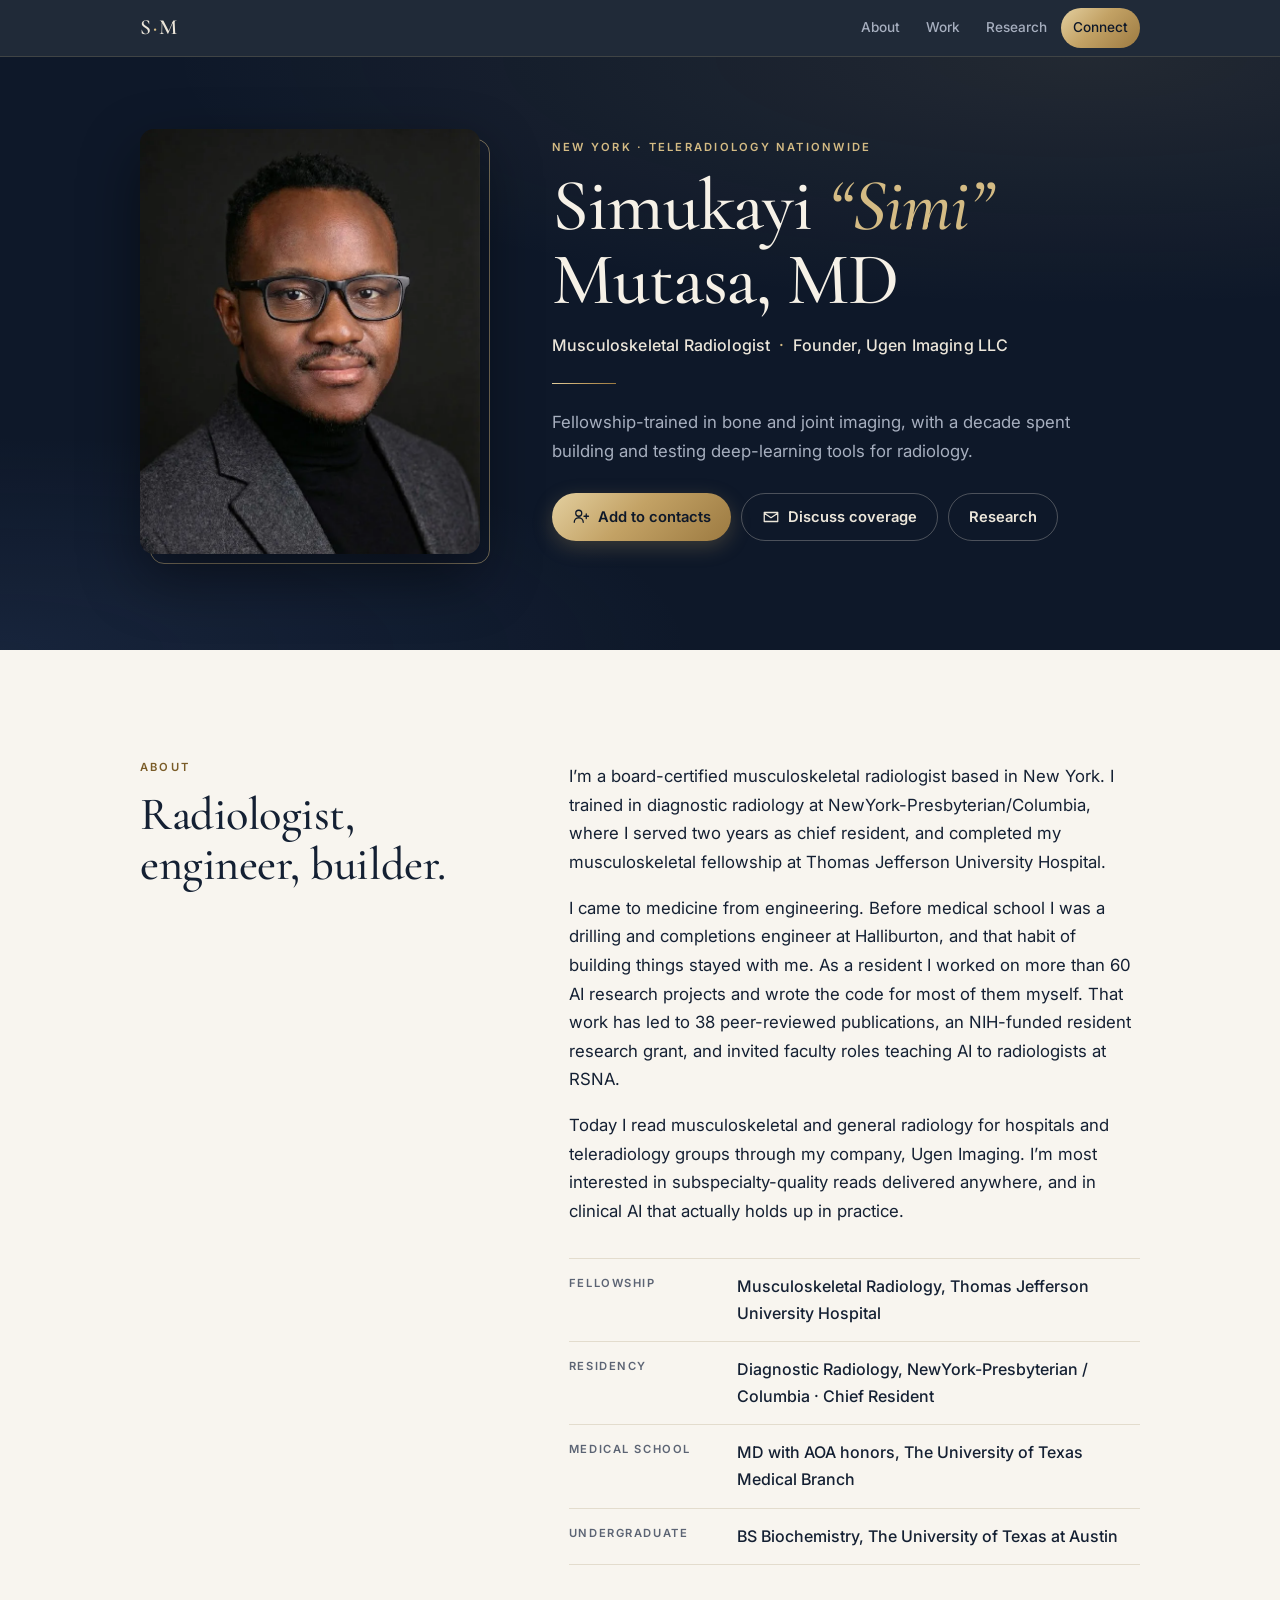
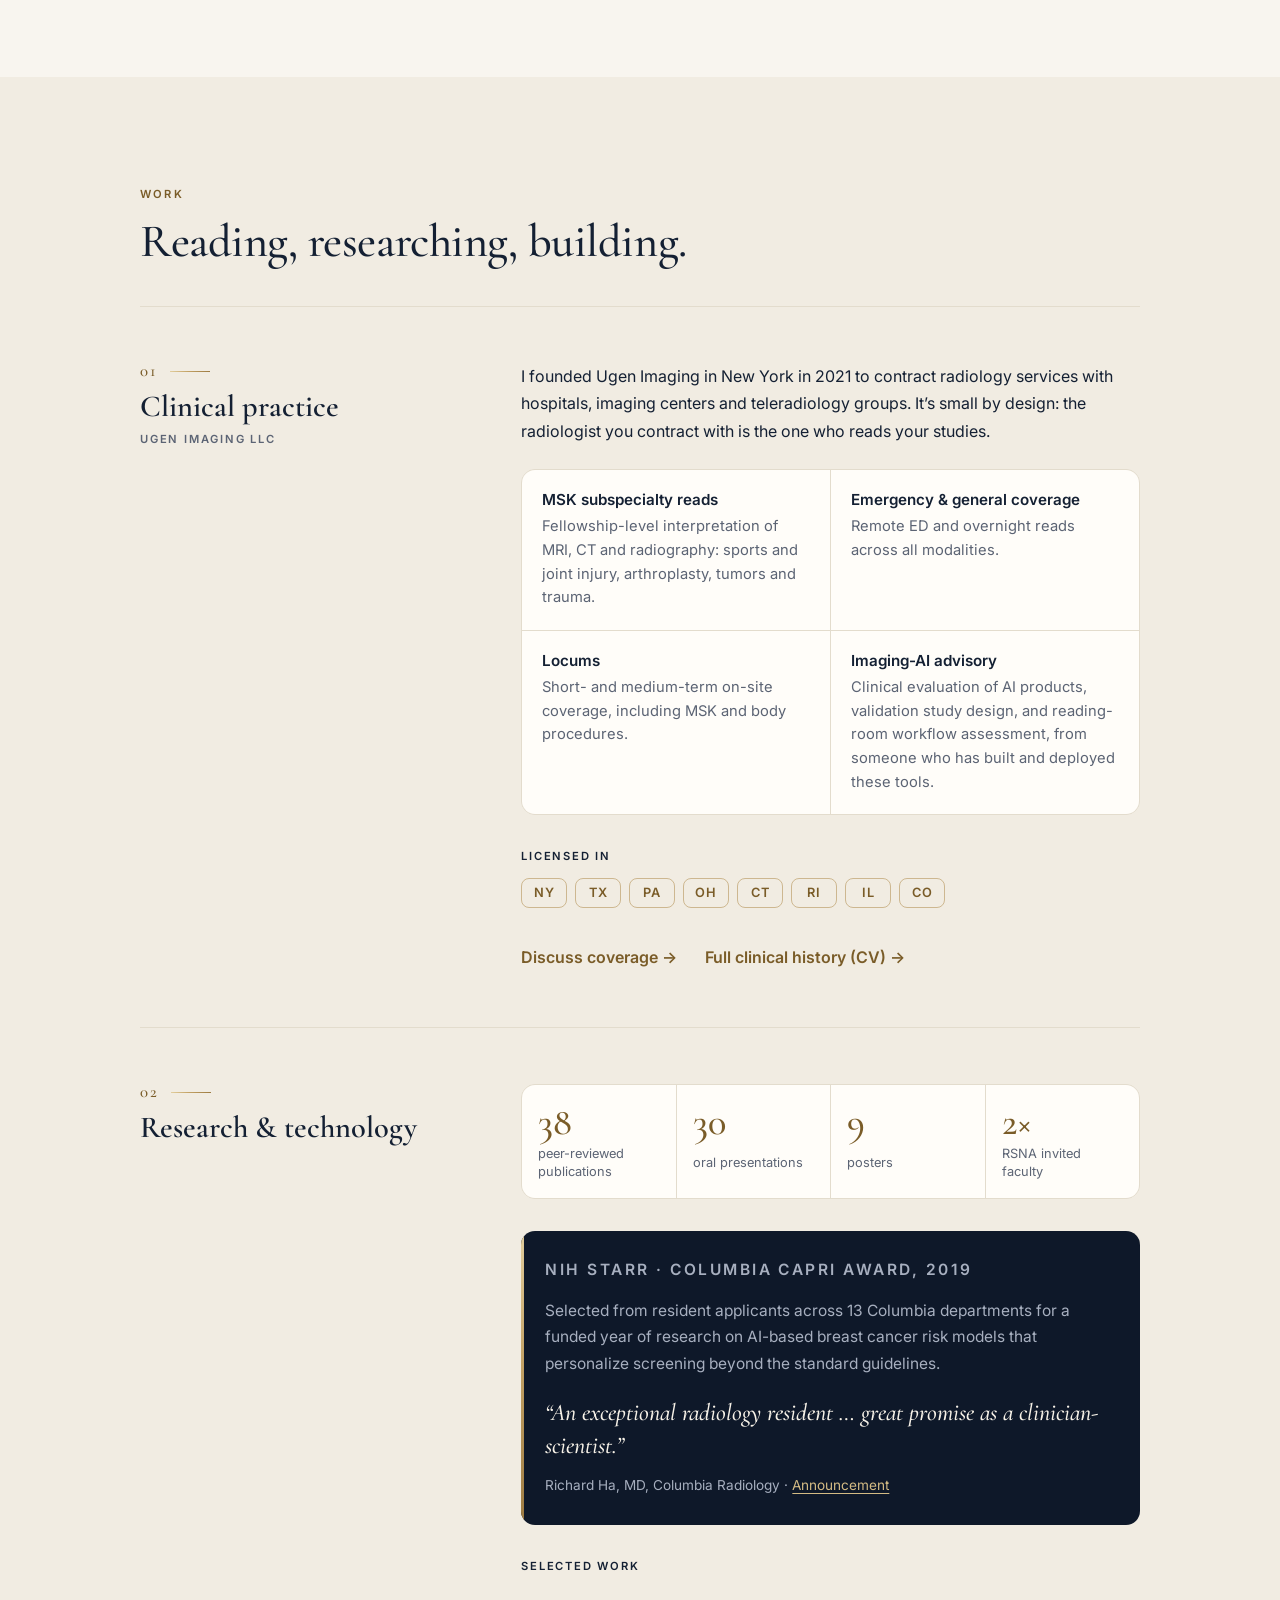
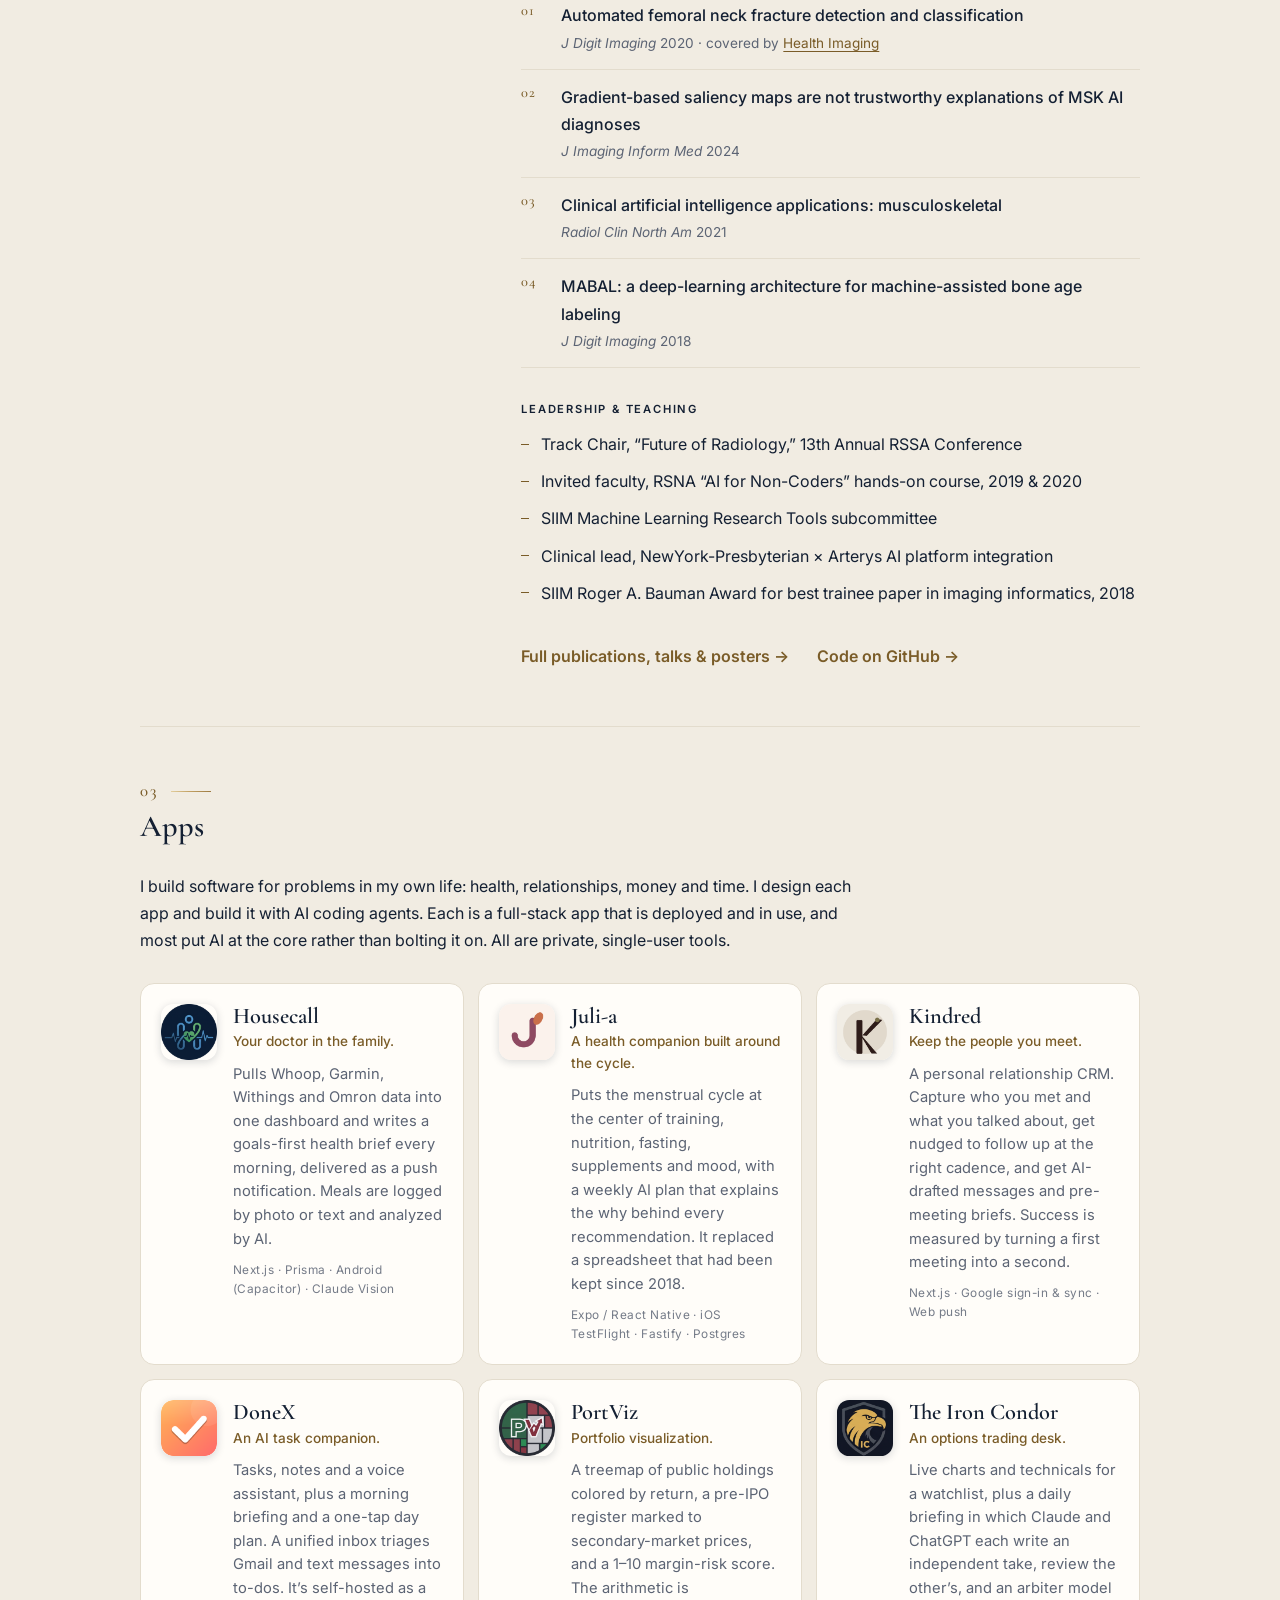
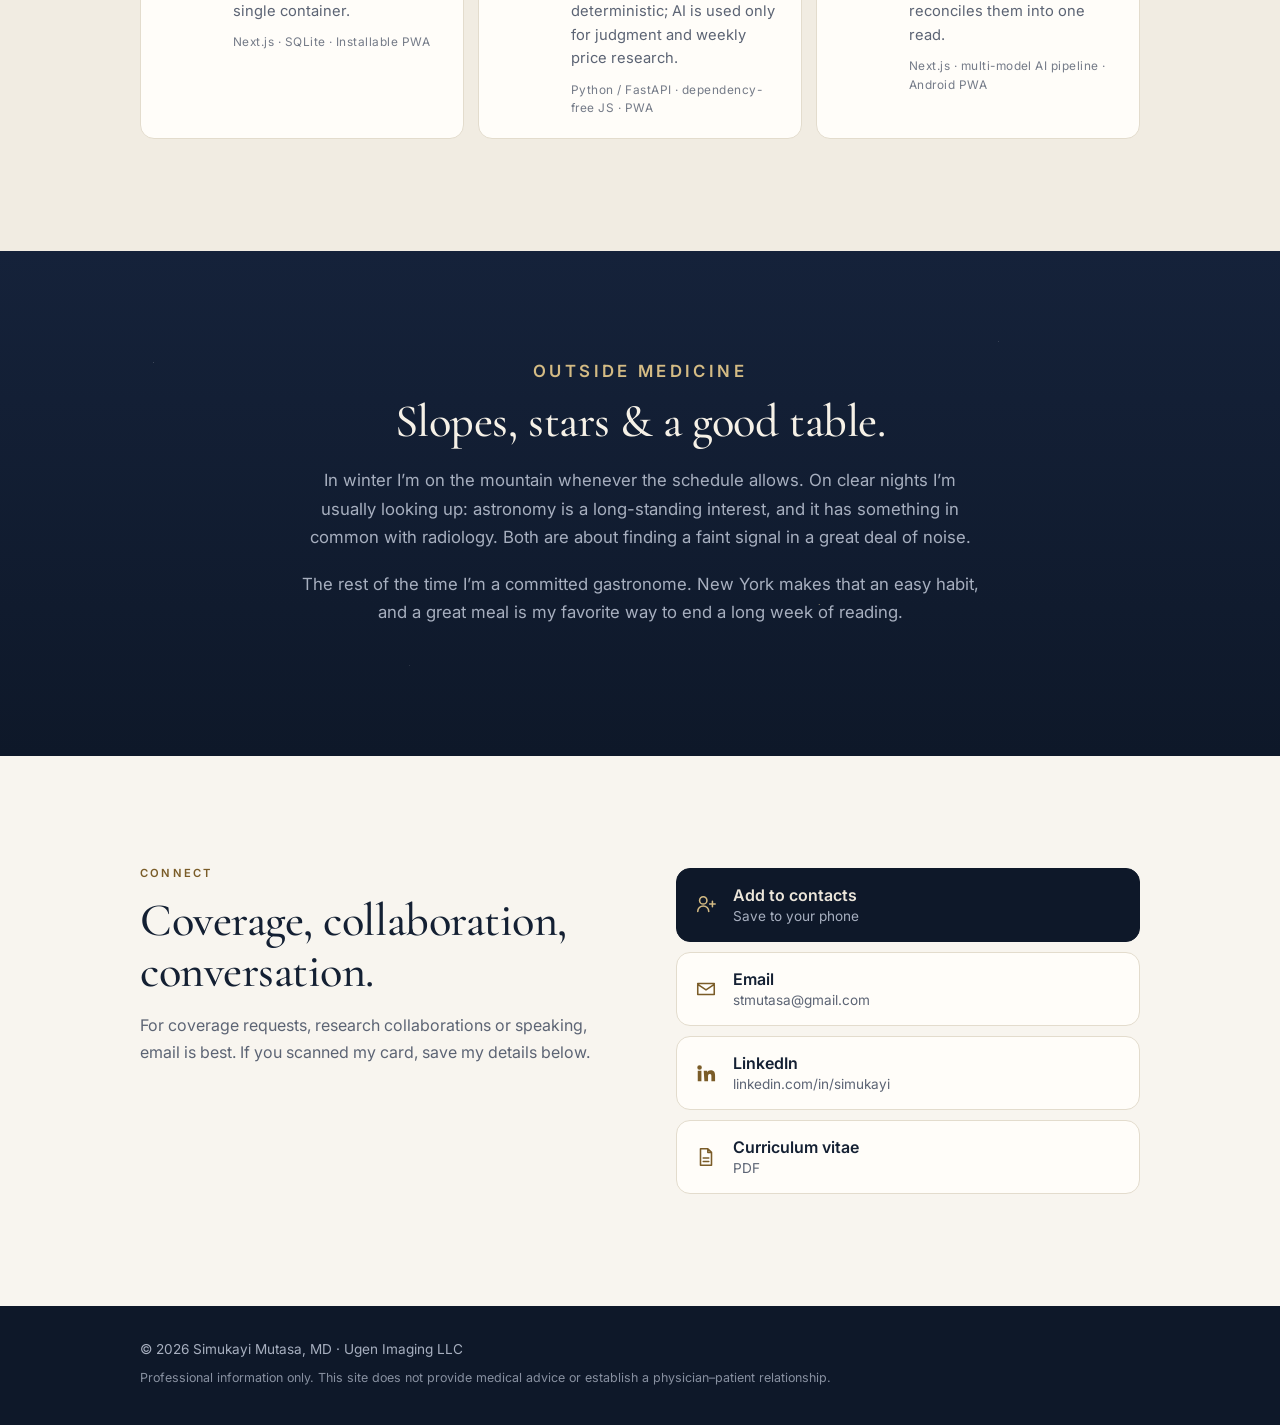
==== index.html @ 2d057978 "Add Apps section; merge clinical practice and Ugen; tighten homepage - Apps: Housecall, Juli-a, Kind" ====
<!doctype html>
<html lang="en">
<head>
  <meta charset="utf-8">
  <meta name="viewport" content="width=device-width, initial-scale=1, viewport-fit=cover">
  <title>Simukayi Mutasa, MD</title>
  <meta name="description" content="Simukayi “Simi” Mutasa, MD: board-certified musculoskeletal radiologist, imaging-AI researcher, and founder of Ugen Imaging LLC in New York.">
  <meta name="theme-color" content="#0e1829">
  <link rel="canonical" href="https://stmutasa.github.io/WebPage/">
  <meta property="og:type" content="profile">
  <meta property="og:title" content="Simukayi “Simi” Mutasa, MD">
  <meta property="og:description" content="Musculoskeletal Radiologist · Founder, Ugen Imaging LLC">
  <meta property="og:url" content="https://stmutasa.github.io/WebPage/">
  <meta property="og:image" content="https://stmutasa.github.io/WebPage/assets/headshot.jpg">
  <meta name="twitter:card" content="summary">
  <link rel="icon" href="data:image/svg+xml,%3Csvg xmlns='http://www.w3.org/2000/svg' viewBox='0 0 64 64'%3E%3Crect width='64' height='64' rx='14' fill='%230e1829'/%3E%3Ctext x='32' y='42' font-family='Georgia,serif' font-size='27' fill='%23d4bb84' text-anchor='middle'%3ESM%3C/text%3E%3C/svg%3E">
  <link rel="apple-touch-icon" href="assets/headshot.jpg">
  <link rel="preconnect" href="https://fonts.googleapis.com">
  <link rel="preconnect" href="https://fonts.gstatic.com" crossorigin>
  <link href="https://fonts.googleapis.com/css2?family=Cormorant+Garamond:ital,wght@0,500;0,600;1,500&family=Inter:wght@400;500;600&display=swap" rel="stylesheet">
  <link rel="stylesheet" href="styles.css">
  <script type="application/ld+json">
  {
    "@context": "https://schema.org",
    "@type": "Person",
    "name": "Simukayi Mutasa",
    "alternateName": "Simi Mutasa",
    "honorificSuffix": "MD",
    "jobTitle": "Musculoskeletal Radiologist",
    "image": "https://stmutasa.github.io/WebPage/assets/headshot.jpg",
    "url": "https://stmutasa.github.io/WebPage/",
    "email": "mailto:stmutasa@gmail.com",
    "worksFor": { "@type": "Organization", "name": "Ugen Imaging LLC", "foundingDate": "2021-12-29" },
    "alumniOf": [
      { "@type": "Organization", "name": "Thomas Jefferson University Hospital" },
      { "@type": "Organization", "name": "Columbia University Irving Medical Center" },
      { "@type": "Organization", "name": "The University of Texas Medical Branch" },
      { "@type": "Organization", "name": "The University of Texas at Austin" }
    ],
    "sameAs": ["https://www.linkedin.com/in/simukayi/", "https://github.com/stmutasa"]
  }
  </script>
</head>
<body>
  <a class="skip" href="#main">Skip to content</a>

  <header class="topbar">
    <div class="wrap topbar-inner">
      <a class="mark" href="#top" aria-label="Home">S<span>·</span>M</a>
      <nav aria-label="Primary">
        <a href="#about">About</a>
        <a href="#work">Work</a>
        <a href="research.html">Research</a>
        <a class="nav-pill" href="#connect">Connect</a>
      </nav>
    </div>
  </header>

  <main id="main">
    <!-- ============ OPENING ============ -->
    <section class="hero" id="top">
      <div class="wrap hero-grid">
        <figure class="portrait">
          <picture>
            <source srcset="assets/headshot.webp" type="image/webp">
            <img src="assets/headshot.jpg" width="687" height="859" alt="Portrait of Simukayi Mutasa, MD" fetchpriority="high">
          </picture>
        </figure>

        <div class="hero-copy">
          <p class="eyebrow">New York · Teleradiology nationwide</p>
          <h1>Simukayi <span class="nick">“Simi”</span> Mutasa, <span class="md">MD</span></h1>
          <p class="role"><span class="nw">Musculoskeletal Radiologist</span> <span class="dot" aria-hidden="true">·</span> <span class="nw">Founder, Ugen Imaging LLC</span></p>
          <hr class="rule">
          <p class="hero-lede">
            Fellowship-trained in bone and joint imaging, with a decade spent building and testing
            deep-learning tools for radiology.
          </p>
          <div class="hero-actions">
            <a class="btn btn-gold" href="simi-mutasa.vcf" download="Simi-Mutasa.vcf">
              <svg aria-hidden="true" viewBox="0 0 24 24"><path d="M15 19a6 6 0 0 0-12 0M9 11a4 4 0 1 0 0-8 4 4 0 0 0 0 8Zm10-3v6m3-3h-6"/></svg>
              Add to contacts
            </a>
            <a class="btn btn-line" href="mailto:stmutasa@gmail.com?subject=Coverage%20inquiry">
              <svg aria-hidden="true" viewBox="0 0 24 24"><path d="M3 6h18v12H3zM3 7l9 6 9-6"/></svg>
              Discuss coverage
            </a>
            <a class="btn btn-line" href="research.html">Research</a>
          </div>
        </div>
      </div>
    </section>

    <!-- ============ ABOUT ============ -->
    <section class="section" id="about">
      <div class="wrap about-grid">
        <div>
          <p class="eyebrow">About</p>
          <h2>Radiologist, engineer, builder.</h2>
        </div>
        <div class="prose">
          <p>
            I’m a board-certified musculoskeletal radiologist based in New York. I trained in diagnostic
            radiology at NewYork-Presbyterian/Columbia, where I served two years as chief resident, and
            completed my musculoskeletal fellowship at Thomas Jefferson University Hospital.
          </p>
          <p>
            I came to medicine from engineering. Before medical school I was a drilling and completions
            engineer at Halliburton, and that habit of building things stayed with me. As a resident
            I worked on more than 60 AI research projects and wrote the code for most of them myself.
            That work has led to 38 peer-reviewed publications, an NIH-funded resident research grant,
            and invited faculty roles teaching AI to radiologists at RSNA.
          </p>
          <p>
            Today I read musculoskeletal and general radiology for hospitals and teleradiology groups
            through my company, Ugen Imaging. I’m most interested in subspecialty-quality reads delivered
            anywhere, and in clinical AI that actually holds up in practice.
          </p>

          <dl class="facts">
            <div><dt>Fellowship</dt><dd>Musculoskeletal Radiology, Thomas Jefferson University Hospital</dd></div>
            <div><dt>Residency</dt><dd>Diagnostic Radiology, NewYork-Presbyterian / Columbia · Chief Resident</dd></div>
            <div><dt>Medical school</dt><dd>MD with AOA honors, The University of Texas Medical Branch</dd></div>
            <div><dt>Undergraduate</dt><dd>BS Biochemistry, The University of Texas at Austin</dd></div>
          </dl>
        </div>
      </div>
    </section>

    <!-- ============ WORK ============ -->
    <section class="section section-tint" id="work">
      <div class="wrap">
        <p class="eyebrow">Work</p>
        <h2 class="section-title">Reading, researching, building.</h2>

        <!-- 01 Clinical practice -->
        <article class="thread">
          <div class="thread-head">
            <span class="num">01</span>
            <h3>Clinical practice <span class="sub-h">Ugen Imaging LLC</span></h3>
          </div>
          <div class="thread-body">
            <p>
              I founded Ugen Imaging in New York in 2021 to contract radiology services with hospitals,
              imaging centers and teleradiology groups. It’s small by design: the radiologist you contract
              with is the one who reads your studies.
            </p>
            <div class="services">
              <div><h4>MSK subspecialty reads</h4><p>Fellowship-level interpretation of MRI, CT and radiography: sports and joint injury, arthroplasty, tumors and trauma.</p></div>
              <div><h4>Emergency &amp; general coverage</h4><p>Remote ED and overnight reads across all modalities.</p></div>
              <div><h4>Locums</h4><p>Short- and medium-term on-site coverage, including MSK and body procedures.</p></div>
              <div><h4>Imaging-AI advisory</h4><p>Clinical evaluation of AI products, validation study design, and reading-room workflow assessment, from someone who has built and deployed these tools.</p></div>
            </div>
            <p class="label">Licensed in</p>
            <ul class="states" aria-label="State medical licenses">
              <li>NY</li><li>TX</li><li>PA</li><li>OH</li><li>CT</li><li>RI</li><li>IL</li><li>CO</li>
            </ul>
            <div class="thread-links">
              <a class="arrow" href="mailto:stmutasa@gmail.com?subject=Coverage%20inquiry">Discuss coverage</a>
              <a class="arrow" href="assets/Mutasa_CV.pdf">Full clinical history (CV)</a>
            </div>
          </div>
        </article>

        <!-- 02 Research -->
        <article class="thread">
          <div class="thread-head">
            <span class="num">02</span>
            <h3>Research &amp; technology</h3>
          </div>
          <div class="thread-body">
            <ul class="stats">
              <li><b>38</b><span>peer-reviewed publications</span></li>
              <li><b>30</b><span>oral presentations</span></li>
              <li><b>9</b><span>posters</span></li>
              <li><b>2×</b><span>RSNA invited faculty</span></li>
            </ul>

            <figure class="feature">
              <p class="feature-tag">NIH StARR · Columbia CAPRI Award, 2019</p>
              <p>
                Selected from resident applicants across 13 Columbia departments for a funded year of research
                on AI-based breast cancer risk models that personalize screening beyond the standard guidelines.
              </p>
              <blockquote>“An exceptional radiology resident … great promise as a clinician-scientist.”</blockquote>
              <figcaption>Richard Ha, MD, Columbia Radiology ·
                <a href="https://www.columbiaradiology.org/news/dr-simukayi-mutasa-receives-grant-columbia-cancer-training-program-resident-investigators-capri">Announcement</a>
              </figcaption>
            </figure>

            <p class="label">Selected work</p>
            <ol class="selected">
              <li>
                <a href="https://doi.org/10.1007/s10278-020-00364-8">Automated femoral neck fracture detection and classification</a>
                <span><em>J Digit Imaging</em> 2020 · covered by <a href="https://www.healthimaging.com/topics/artificial-intelligence/ai-hip-fractures-emergency-radiology-triage">Health Imaging</a></span>
              </li>
              <li>
                <a href="https://doi.org/10.1007/s10278-024-01136-4">Gradient-based saliency maps are not trustworthy explanations of MSK AI diagnoses</a>
                <span><em>J Imaging Inform Med</em> 2024</span>
              </li>
              <li>
                <a href="https://doi.org/10.1016/j.rcl.2021.07.011">Clinical artificial intelligence applications: musculoskeletal</a>
                <span><em>Radiol Clin North Am</em> 2021</span>
              </li>
              <li>
                <a href="https://doi.org/10.1007/s10278-018-0053-3">MABAL: a deep-learning architecture for machine-assisted bone age labeling</a>
                <span><em>J Digit Imaging</em> 2018</span>
              </li>
            </ol>

            <p class="label">Leadership &amp; teaching</p>
            <ul class="plain">
              <li>Track Chair, “Future of Radiology,” 13th Annual RSSA Conference</li>
              <li>Invited faculty, RSNA “AI for Non-Coders” hands-on course, 2019 &amp; 2020</li>
              <li>SIIM Machine Learning Research Tools subcommittee</li>
              <li>Clinical lead, NewYork-Presbyterian × Arterys AI platform integration</li>
              <li>SIIM Roger A. Bauman Award for best trainee paper in imaging informatics, 2018</li>
            </ul>

            <div class="thread-links">
              <a class="arrow" href="research.html">Full publications, talks &amp; posters</a>
              <a class="arrow" href="https://github.com/stmutasa">Code on GitHub</a>
            </div>
          </div>
        </article>

        <!-- 03 Apps -->
        <article class="thread thread-wide" id="apps">
          <div class="thread-head">
            <span class="num">03</span>
            <h3>Apps</h3>
          </div>
          <div class="thread-body">
            <p>
              I build software for problems in my own life: health, relationships, money and time. I design
              each app and build it with AI coding agents. Each is a full-stack app that is deployed and in use,
              and most put AI at the core rather than bolting it on. All are private, single-user tools.
            </p>
            <ul class="apps">
              <li class="app">
                <img src="assets/apps/housecall.png" width="64" height="64" alt="" loading="lazy">
                <div>
                  <h4>Housecall</h4>
                  <p class="tagline">Your doctor in the family.</p>
                  <p>Pulls Whoop, Garmin, Withings and Omron data into one dashboard and writes a goals-first health brief every morning, delivered as a push notification. Meals are logged by photo or text and analyzed by AI.</p>
                  <p class="stack">Next.js · Prisma · Android (Capacitor) · Claude Vision</p>
                </div>
              </li>
              <li class="app">
                <img src="assets/apps/juli-a.png" width="64" height="64" alt="" loading="lazy">
                <div>
                  <h4>Juli-a</h4>
                  <p class="tagline">A health companion built around the cycle.</p>
                  <p>Puts the menstrual cycle at the center of training, nutrition, fasting, supplements and mood, with a weekly AI plan that explains the why behind every recommendation. It replaced a spreadsheet that had been kept since 2018.</p>
                  <p class="stack">Expo / React Native · iOS TestFlight · Fastify · Postgres</p>
                </div>
              </li>
              <li class="app">
                <img src="assets/apps/kindred.png" width="64" height="64" alt="" loading="lazy">
                <div>
                  <h4>Kindred</h4>
                  <p class="tagline">Keep the people you meet.</p>
                  <p>A personal relationship CRM. Capture who you met and what you talked about, get nudged to follow up at the right cadence, and get AI-drafted messages and pre-meeting briefs. Success is measured by turning a first meeting into a second.</p>
                  <p class="stack">Next.js · Google sign-in &amp; sync · Web push</p>
                </div>
              </li>
              <li class="app">
                <img src="assets/apps/donex.png" width="64" height="64" alt="" loading="lazy">
                <div>
                  <h4>DoneX</h4>
                  <p class="tagline">An AI task companion.</p>
                  <p>Tasks, notes and a voice assistant, plus a morning briefing and a one-tap day plan. A unified inbox triages Gmail and text messages into to-dos. It’s self-hosted as a single container.</p>
                  <p class="stack">Next.js · SQLite · Installable PWA</p>
                </div>
              </li>
              <li class="app">
                <img src="assets/apps/portviz.png" width="64" height="64" alt="" loading="lazy">
                <div>
                  <h4>PortViz</h4>
                  <p class="tagline">Portfolio visualization.</p>
                  <p>A treemap of public holdings colored by return, a pre-IPO register marked to secondary-market prices, and a 1–10 margin-risk score. The arithmetic is deterministic; AI is used only for judgment and weekly price research.</p>
                  <p class="stack">Python / FastAPI · dependency-free JS · PWA</p>
                </div>
              </li>
              <li class="app">
                <img src="assets/apps/iron-condor.png" width="64" height="64" alt="" loading="lazy">
                <div>
                  <h4>The Iron Condor</h4>
                  <p class="tagline">An options trading desk.</p>
                  <p>Live charts and technicals for a watchlist, plus a daily briefing in which Claude and ChatGPT each write an independent take, review the other’s, and an arbiter model reconciles them into one read.</p>
                  <p class="stack">Next.js · multi-model AI pipeline · Android PWA</p>
                </div>
              </li>
            </ul>
          </div>
        </article>
      </div>
    </section>

    <!-- ============ PERSONAL ============ -->
    <section class="section personal" id="personal">
      <div class="wrap personal-inner">
        <p class="eyebrow">Outside medicine</p>
        <h2>Slopes, stars &amp; a good table.</h2>
        <p>
          In winter I’m on the mountain whenever the schedule allows. On clear nights I’m usually
          looking up: astronomy is a long-standing interest, and it has something in common with
          radiology. Both are about finding a faint signal in a great deal of noise.
        </p>
        <p>
          The rest of the time I’m a committed gastronome. New York makes that an easy habit, and a
          great meal is my favorite way to end a long week of reading.
        </p>
      </div>
    </section>

    <!-- ============ CONNECT ============ -->
    <section class="section" id="connect">
      <div class="wrap connect-grid">
        <div>
          <p class="eyebrow">Connect</p>
          <h2>Coverage, collaboration, conversation.</h2>
          <p class="muted">
            For coverage requests, research collaborations or speaking, email is best. If you scanned my
            card, save my details below.
          </p>
        </div>
        <ul class="connect-list">
          <li>
            <a href="simi-mutasa.vcf" download="Simi-Mutasa.vcf">
              <svg aria-hidden="true" viewBox="0 0 24 24"><path d="M15 19a6 6 0 0 0-12 0M9 11a4 4 0 1 0 0-8 4 4 0 0 0 0 8Zm10-3v6m3-3h-6"/></svg>
              <span><b>Add to contacts</b><small>Save to your phone</small></span>
            </a>
          </li>
          <li>
            <a href="mailto:stmutasa@gmail.com">
              <svg aria-hidden="true" viewBox="0 0 24 24"><path d="M3 6h18v12H3zM3 7l9 6 9-6"/></svg>
              <span><b>Email</b><small>stmutasa@gmail.com</small></span>
            </a>
          </li>
          <li>
            <a href="https://www.linkedin.com/in/simukayi/">
              <svg aria-hidden="true" viewBox="0 0 24 24" class="fill"><path d="M4.98 3.5a2.5 2.5 0 1 1 0 5 2.5 2.5 0 0 1 0-5ZM3 9.5h4V21H3zM9.5 9.5h3.8v1.6h.06c.53-1 1.83-2.06 3.77-2.06 4.03 0 4.77 2.65 4.77 6.1V21h-4v-5.1c0-1.22-.02-2.79-1.7-2.79-1.7 0-1.96 1.33-1.96 2.7V21h-4z"/></svg>
              <span><b>LinkedIn</b><small>linkedin.com/in/simukayi</small></span>
            </a>
          </li>
          <li>
            <a href="assets/Mutasa_CV.pdf">
              <svg aria-hidden="true" viewBox="0 0 24 24"><path d="M14 3H6v18h12V7zM14 3v4h4M9 13h6M9 17h6"/></svg>
              <span><b>Curriculum vitae</b><small>PDF</small></span>
            </a>
          </li>
        </ul>
      </div>
    </section>
  </main>

  <footer class="footer">
    <div class="wrap footer-inner">
      <p>© <span id="yr">2026</span> Simukayi Mutasa, MD · Ugen Imaging LLC</p>
      <p class="fine">Professional information only. This site does not provide medical advice or establish a physician–patient relationship.</p>
    </div>
  </footer>
  <script>document.getElementById('yr').textContent = new Date().getFullYear();</script>
</body>
</html>
---- styles.css ----
/* =========================================================
   Tokens: midnight navy, warm white, brushed-brass accents
   ========================================================= */
:root {
  --navy: #0e1829;
  --navy-2: #15223a;
  --navy-3: #1d2c47;
  --ivory: #f8f5ef;
  --ivory-2: #f1ece2;
  --paper: #fffdf9;
  --ink: #142033;
  --muted: #5c6474;
  --line: #e3dccd;
  --gold: #7a5c28;          /* text brass on ivory: 5.6:1 contrast */
  --gold-deco: #b6955b;     /* decorative brass on ivory */
  --gold-hi: #d4bb84;       /* brass on navy */
  --gold-grad: linear-gradient(135deg, #e3cf9f 0%, #c3a265 45%, #9c7a41 100%);
  --on-navy: #ece6da;
  --on-navy-muted: #a7afbf;

  --bg: var(--ivory);
  --bg-tint: var(--ivory-2);
  --card: var(--paper);
  --text: var(--ink);
  --accent: var(--gold);

  --serif: "Cormorant Garamond", "Iowan Old Style", Georgia, serif;
  --sans: "Inter", system-ui, -apple-system, "Segoe UI", Roboto, sans-serif;
  --maxw: 1080px;
  --r: 14px;
}

@media (prefers-color-scheme: dark) {
  :root {
    --bg: #0b1322;
    --bg-tint: var(--navy);
    --card: var(--navy-2);
    --text: #ece6da;
    --muted: #a7afbf;
    --line: #26344d;
    --accent: var(--gold-hi);
  }
}

/* ===================== Base ===================== */
*, *::before, *::after { box-sizing: border-box; }
html { scroll-behavior: smooth; scroll-padding-top: 64px; -webkit-text-size-adjust: 100%; }
@media (prefers-reduced-motion: reduce) { html { scroll-behavior: auto; } * { transition: none !important; } }
body {
  margin: 0; background: var(--bg); color: var(--text);
  font: 400 16px/1.7 var(--sans);
  -webkit-font-smoothing: antialiased; text-rendering: optimizeLegibility;
}
img { max-width: 100%; display: block; }
h1, h2, h3, h4 { margin: 0; font-weight: 600; line-height: 1.1; }
h2 { font: 500 clamp(2rem, 6.5vw, 2.9rem)/1.08 var(--serif); letter-spacing: -0.01em; }
h3 { font: 600 clamp(1.5rem, 4.6vw, 1.9rem)/1.15 var(--serif); }
h4 { font: 600 .95rem/1.3 var(--sans); }
p { margin: 0 0 1.1rem; }
a { color: var(--accent); text-underline-offset: 3px; text-decoration-thickness: 1px; }
a:hover { text-decoration-thickness: 2px; }
:focus-visible { outline: 2px solid var(--gold-hi); outline-offset: 3px; border-radius: 6px; }
svg { width: 18px; height: 18px; fill: none; stroke: currentColor; stroke-width: 1.7; stroke-linecap: round; stroke-linejoin: round; flex: none; }
svg.fill { fill: currentColor; stroke: none; }

.wrap { width: 100%; max-width: var(--maxw); margin: 0 auto; padding: 0 20px; }
@media (min-width: 760px) { .wrap { padding: 0 40px; } }

.skip { position: absolute; left: -999px; top: 8px; z-index: 99; background: var(--card); padding: 8px 12px; }
.skip:focus { left: 8px; }

.eyebrow {
  font: 600 .7rem/1 var(--sans); letter-spacing: .2em; text-transform: uppercase;
  color: var(--accent); margin: 0 0 1rem;
}
.muted { color: var(--muted); }
.label {
  font: 600 .7rem/1 var(--sans); letter-spacing: .16em; text-transform: uppercase;
  color: var(--muted); margin: 2.25rem 0 1rem;
}

/* ===================== Top bar ===================== */
.topbar {
  position: sticky; top: 0; z-index: 40;
  background: color-mix(in srgb, var(--navy) 92%, transparent);
  backdrop-filter: blur(12px); -webkit-backdrop-filter: blur(12px);
  border-bottom: 1px solid rgba(212, 187, 132, .18);
}
.topbar-inner { height: 56px; display: flex; align-items: center; justify-content: space-between; }
.mark { font: 600 1.35rem/1 var(--serif); color: var(--on-navy); text-decoration: none; letter-spacing: .04em; }
.mark span { color: var(--gold-hi); padding: 0 1px; }
.topbar nav { display: flex; align-items: center; gap: 2px; }
.topbar nav a {
  color: var(--on-navy-muted); text-decoration: none; font-size: .85rem; font-weight: 500;
  padding: 8px 12px; border-radius: 999px;
}
.topbar nav a:hover { color: var(--on-navy); }
.topbar .nav-pill { color: var(--navy); background: var(--gold-grad); }
.topbar .nav-pill:hover { color: var(--navy); filter: brightness(1.06); }
@media (max-width: 600px) {
  .topbar nav a { padding: 8px 9px; font-size: .82rem; }
  .topbar nav a[href$="#about"] { display: none; }
  .topbar .nav-pill { margin-left: 4px; padding: 8px 13px; }
}

/* ===================== Hero ===================== */
.hero {
  background:
    radial-gradient(120% 70% at 85% 0%, rgba(212,187,132,.10), transparent 60%),
    radial-gradient(90% 60% at 0% 100%, rgba(80,110,170,.14), transparent 60%),
    var(--navy);
  color: var(--on-navy);
  padding: 28px 0 56px;
}
.hero-grid { display: grid; gap: 32px; }
.portrait { margin: 0; position: relative; max-width: 360px; }
.portrait::before {
  content: ""; position: absolute; inset: 10px -10px -10px 10px;
  border: 1px solid rgba(212,187,132,.55); border-radius: var(--r); pointer-events: none;
}
.portrait img {
  position: relative; width: 100%; height: auto; aspect-ratio: 687 / 859; object-fit: cover;
  border-radius: var(--r); box-shadow: 0 24px 60px rgba(0,0,0,.45);
}
.hero .eyebrow { color: var(--gold-hi); }
.hero h1 {
  font: 500 clamp(2.6rem, 11vw, 4.6rem)/1.0 var(--serif); letter-spacing: -0.015em; color: #f6f1e7;
}
.hero h1 .nick { font-style: italic; color: var(--gold-hi); }
.hero h1 .md { white-space: nowrap; }
.role { margin: 1rem 0 0; font-size: 1rem; font-weight: 500; color: var(--on-navy); letter-spacing: .01em; }
.role .dot { color: var(--gold-hi); padding: 0 .3em; }
.role .nw { white-space: nowrap; }
.rule { width: 64px; height: 1px; border: 0; background: var(--gold-grad); margin: 1.5rem 0; }
.hero-lede { color: var(--on-navy-muted); font-size: 1.05rem; max-width: 34em; }
.hero-actions { display: flex; flex-wrap: wrap; gap: 10px; margin-top: 1.75rem; }

/* Mobile-first hero: full-bleed portrait with the name over its lower edge,
   so name, title and "Add to contacts" all land above the fold for QR visitors. */
@media (max-width: 859px) {
  .hero { padding: 0 0 48px; }
  .hero-grid { gap: 0; padding: 0; }
  .portrait { max-width: none; margin: 0; }
  .portrait::before { display: none; }
  .portrait::after {
    content: ""; position: absolute; inset: 0;
    background: linear-gradient(180deg, rgba(14,24,41,0) 45%, rgba(14,24,41,.85) 82%, var(--navy) 100%);
  }
  .portrait img {
    border-radius: 0; box-shadow: none;
    aspect-ratio: 1 / 1; max-height: 62vh; object-position: 50% 12%;
  }
  .hero-copy {
    position: relative; z-index: 1; margin-top: -112px; padding: 0 20px;
    display: flex; flex-direction: column;
  }
  .hero-copy .eyebrow { order: 1; margin-bottom: .6rem; }
  .hero h1 { order: 2; }
  .role { order: 3; margin-top: .7rem; font-size: .95rem; }
  .hero-actions { order: 4; margin-top: 1.25rem; }
  .rule { order: 5; margin: 1.75rem 0 1.25rem; }
  .hero-lede { order: 6; margin: 0; }
}
@media (min-width: 600px) and (max-width: 859px) {
  .portrait img { aspect-ratio: 16 / 11; object-position: 50% 18%; }
  .hero-copy { padding: 0 40px; }
}

@media (min-width: 860px) {
  .hero { padding: 72px 0 96px; }
  .hero-grid { grid-template-columns: 340px 1fr; gap: 72px; align-items: center; }
  .portrait { max-width: none; }
}

/* ===================== Buttons ===================== */
.btn {
  display: inline-flex; align-items: center; gap: 8px; min-height: 48px; padding: 0 20px;
  border-radius: 999px; font: 600 .92rem/1 var(--sans); text-decoration: none;
  transition: transform .15s ease, filter .15s ease, border-color .15s ease, background .15s ease;
}
.btn:hover { transform: translateY(-1px); }
.btn-gold { background: var(--gold-grad); color: var(--navy); box-shadow: 0 6px 20px rgba(195,162,101,.25); }
.btn-gold:hover { filter: brightness(1.06); }
.btn-line { color: var(--on-navy); border: 1px solid rgba(236,230,218,.28); }
.btn-line:hover { border-color: var(--gold-hi); color: #fff; }
.btn-icon { width: 48px; padding: 0; justify-content: center; }
@media (max-width: 420px) { .hero-actions .btn-gold { flex: 1 1 100%; justify-content: center; } }

/* ===================== Sections ===================== */
.section { padding: 72px 0; }
@media (min-width: 860px) { .section { padding: 112px 0; } }
.section-tint { background: var(--bg-tint); }
.section-title { margin-bottom: 40px; }

/* About */
.about-grid { display: grid; gap: 28px; }
@media (min-width: 860px) { .about-grid { grid-template-columns: 1fr 1.6fr; gap: 72px; } }
.prose p { font-size: 1.05rem; color: var(--text); }
.facts { margin: 2rem 0 0; border-top: 1px solid var(--line); }
.facts div { display: grid; gap: 2px; padding: 14px 0; border-bottom: 1px solid var(--line); }
@media (min-width: 560px) { .facts div { grid-template-columns: 9.5rem 1fr; gap: 16px; } }
.facts dt { font: 600 .7rem/1.9 var(--sans); letter-spacing: .14em; text-transform: uppercase; color: var(--muted); }
.facts dd { margin: 0; font-weight: 500; }

/* Work threads */
.thread { display: grid; gap: 20px; padding: 40px 0; border-top: 1px solid var(--line); }
.thread:last-child { padding-bottom: 0; }
@media (min-width: 860px) { .thread { grid-template-columns: 1fr 2fr; gap: 72px; padding: 56px 0; } }
.thread-head { display: flex; flex-direction: column; gap: 10px; }
@media (min-width: 860px) { .thread-head { position: sticky; top: 96px; align-self: start; } }
.num {
  font: 500 1.05rem/1 var(--serif); letter-spacing: .12em; color: var(--accent);
  display: inline-flex; align-items: center; gap: 12px;
}
.num::after { content: ""; width: 40px; height: 1px; background: var(--gold-grad); }
.thread-body > p { color: var(--text); }

.ledger { list-style: none; margin: 1.5rem 0 0; padding: 0; border-top: 1px solid var(--line); }
.ledger li {
  display: flex; justify-content: space-between; gap: 16px; padding: 12px 0;
  border-bottom: 1px solid var(--line); font-size: .95rem;
}
.ledger li span:last-child { color: var(--muted); white-space: nowrap; font-variant-numeric: tabular-nums; font-size: .85rem; }

.states { list-style: none; margin: 0; padding: 0; display: flex; flex-wrap: wrap; gap: 8px; }
.states li {
  min-width: 46px; text-align: center; padding: 6px 10px; border-radius: 8px;
  font: 600 .8rem/1.2 var(--sans); letter-spacing: .08em;
  border: 1px solid color-mix(in srgb, var(--gold-deco, var(--accent)) 60%, transparent); color: var(--accent);
}

.services { display: grid; gap: 1px; margin-top: 1.5rem; background: var(--line); border: 1px solid var(--line); border-radius: var(--r); overflow: hidden; }
@media (min-width: 560px) { .services { grid-template-columns: 1fr 1fr; } }
.services > div { background: var(--card); padding: 20px; }
.services h4 { margin-bottom: 6px; }
.services p { margin: 0; color: var(--muted); font-size: .92rem; line-height: 1.6; }

.stats { list-style: none; margin: 0 0 2rem; padding: 0; display: grid; grid-template-columns: 1fr 1fr; gap: 1px; background: var(--line); border: 1px solid var(--line); border-radius: var(--r); overflow: hidden; }
@media (min-width: 720px) { .stats { grid-template-columns: repeat(4, 1fr); } }
.stats li { background: var(--card); padding: 18px 16px; display: grid; gap: 4px; }
.stats b { font: 500 2.4rem/1 var(--serif); color: var(--accent); }
.stats span { font-size: .8rem; color: var(--muted); line-height: 1.35; }

.feature {
  margin: 0; padding: 28px 24px; border-radius: var(--r);
  background: var(--navy); color: var(--on-navy); position: relative; overflow: hidden;
}
.feature::before { content: ""; position: absolute; left: 0; top: 0; bottom: 0; width: 3px; background: var(--gold-grad); }
.feature-tag { font: 600 .7rem/1.4 var(--sans); letter-spacing: .16em; text-transform: uppercase; color: var(--gold-hi); }
.feature p { color: var(--on-navy-muted); font-size: .97rem; }
.feature blockquote {
  margin: 1.25rem 0 .75rem; padding: 0;
  font: italic 500 clamp(1.25rem, 4vw, 1.5rem)/1.35 var(--serif); color: #f6f1e7;
}
.feature figcaption { font-size: .85rem; color: var(--on-navy-muted); }
.feature a { color: var(--gold-hi); }

.selected { list-style: none; margin: 0; padding: 0; counter-reset: s; }
.selected li { counter-increment: s; display: grid; gap: 2px; padding: 14px 0 14px 40px; border-bottom: 1px solid var(--line); position: relative; }
.selected li::before {
  content: counter(s, decimal-leading-zero); position: absolute; left: 0; top: 16px;
  font: 500 .9rem/1 var(--serif); color: var(--accent); letter-spacing: .06em;
}
.selected li > a { color: var(--text); text-decoration: none; font-weight: 500; }
.selected li > a:hover { color: var(--accent); }
.selected li span { font-size: .85rem; color: var(--muted); }

.plain { list-style: none; margin: 0; padding: 0; display: grid; gap: 10px; }
.plain li { position: relative; padding-left: 20px; }
.plain li::before { content: ""; position: absolute; left: 0; top: .78em; width: 8px; height: 1px; background: var(--accent); }

.thread-links { display: flex; flex-wrap: wrap; gap: 12px 28px; margin-top: 2.25rem; }
.arrow { font-weight: 600; text-decoration: none; color: var(--accent); }
.arrow::after { content: " →"; transition: margin .15s; }
.arrow:hover::after { margin-left: 4px; }

/* Personal */
.personal {
  background:
    radial-gradient(1px 1px at 12% 22%, rgba(255,255,255,.55), transparent 60%),
    radial-gradient(1px 1px at 78% 18%, rgba(255,255,255,.45), transparent 60%),
    radial-gradient(1.5px 1.5px at 64% 70%, rgba(212,187,132,.7), transparent 60%),
    radial-gradient(1px 1px at 32% 82%, rgba(255,255,255,.35), transparent 60%),
    radial-gradient(1px 1px at 90% 58%, rgba(255,255,255,.4), transparent 60%),
    radial-gradient(1px 1px at 45% 35%, rgba(255,255,255,.3), transparent 60%),
    linear-gradient(180deg, var(--navy-2), var(--navy));
  color: var(--on-navy);
}
.personal-inner { max-width: 760px; text-align: center; }
.personal .eyebrow { color: var(--gold-hi); }
.personal h2 { color: #f6f1e7; margin-bottom: 1.25rem; }
.personal p { color: var(--on-navy-muted); font-size: 1.05rem; }

/* Connect */
.connect-grid { display: grid; gap: 32px; }
@media (min-width: 860px) { .connect-grid { grid-template-columns: 1fr 1fr; gap: 72px; align-items: start; } }
.connect-grid h2 { margin-bottom: 1rem; }
.connect-list { list-style: none; margin: 0; padding: 0; display: grid; gap: 10px; }
.connect-list a {
  display: flex; align-items: center; gap: 16px; padding: 16px 18px; min-height: 64px;
  background: var(--card); border: 1px solid var(--line); border-radius: var(--r);
  text-decoration: none; color: var(--text);
  transition: border-color .15s, transform .15s;
}
.connect-list a:hover { border-color: var(--accent); transform: translateY(-1px); }
.connect-list svg { width: 22px; height: 22px; color: var(--accent); }
.connect-list span { display: grid; line-height: 1.35; }
.connect-list b { font-weight: 600; }
.connect-list small { color: var(--muted); font-size: .85rem; word-break: break-word; }
.connect-list li:first-child a { background: var(--navy); color: var(--on-navy); border-color: var(--navy); }
.connect-list li:first-child svg { color: var(--gold-hi); }
.connect-list li:first-child small { color: var(--on-navy-muted); }

/* Footer */
.footer { background: var(--navy); color: var(--on-navy-muted); padding: 32px 0 calc(32px + env(safe-area-inset-bottom)); font-size: .85rem; }
.footer p { margin: 0 0 .35rem; }
.footer .fine { font-size: .78rem; opacity: .8; }
.footer a { color: var(--gold-hi); }

/* ===================== Research page ===================== */
.page-hero { background: var(--navy); color: var(--on-navy); padding: 56px 0 48px; }
.page-hero h1 { font: 500 clamp(2.4rem, 9vw, 3.8rem)/1.02 var(--serif); color: #f6f1e7; }
.page-hero p { color: var(--on-navy-muted); max-width: 40em; margin-top: 1rem; }
.page-hero .eyebrow { color: var(--gold-hi); }
.page-hero .hero-actions { margin-top: 1.5rem; }
.jump { display: flex; flex-wrap: wrap; gap: 8px; margin-top: 1.5rem; }
.jump a {
  font-size: .82rem; font-weight: 500; text-decoration: none; color: var(--on-navy);
  border: 1px solid rgba(236,230,218,.25); border-radius: 999px; padding: 6px 14px;
}
.jump a:hover { border-color: var(--gold-hi); }

.rec { padding: 56px 0; border-bottom: 1px solid var(--line); }
.rec:last-of-type { border-bottom: 0; }
.rec h2 { font-size: clamp(1.8rem, 5vw, 2.3rem); margin-bottom: .4rem; }
.rec .count { color: var(--muted); font-size: .9rem; margin-bottom: 1.5rem; }
.year { font: 600 .75rem/1 var(--sans); letter-spacing: .16em; color: var(--accent); margin: 2rem 0 .5rem; padding-bottom: .5rem; border-bottom: 1px solid var(--line); }
.cites { list-style: none; margin: 0; padding: 0; }
.cites li { padding: 12px 0; border-bottom: 1px dashed var(--line); font-size: .93rem; line-height: 1.6; color: var(--muted); }
.cites li:last-child { border-bottom: 0; }
.cites .t { color: var(--text); font-weight: 500; display: block; margin-bottom: 2px; }
.cites b { color: var(--text); font-weight: 600; }
.cites a { white-space: nowrap; }
.two-col { display: grid; gap: 32px; }
@media (min-width: 860px) { .two-col { grid-template-columns: 1fr 1fr; gap: 64px; } }

/* Sub-heading inside thread titles */
.sub-h { display: block; margin-top: .45rem; font: 600 .7rem/1.3 var(--sans); letter-spacing: .16em; text-transform: uppercase; color: var(--muted); }

/* Apps */
.apps { list-style: none; margin: 1.75rem 0 0; padding: 0; display: grid; gap: 14px; }
@media (min-width: 720px) { .apps { grid-template-columns: 1fr 1fr; } }
.app {
  display: grid; grid-template-columns: 56px 1fr; gap: 16px; align-items: start;
  background: var(--card); border: 1px solid var(--line); border-radius: var(--r); padding: 20px;
}
.app img { width: 56px; height: 56px; border-radius: 22%; box-shadow: 0 2px 8px rgba(14,24,41,.16); background: #fff0; }
.app h4 { font: 600 1.4rem/1.1 var(--serif); }
.app .tagline { margin: .2rem 0 .6rem; font-size: .85rem; font-weight: 500; color: var(--accent); }
.app p { font-size: .92rem; line-height: 1.6; color: var(--muted); margin-bottom: .6rem; }
.app .stack { margin: 0; font-size: .74rem; letter-spacing: .04em; color: var(--muted); opacity: .85; }

/* Full-width thread (Apps) */
@media (min-width: 860px) {
  .thread-wide { grid-template-columns: 1fr; gap: 28px; }
  .thread-wide .thread-head { position: static; }
  .thread-wide .thread-body > p { max-width: 46em; }
}
@media (min-width: 1040px) { .apps { grid-template-columns: repeat(3, 1fr); } }
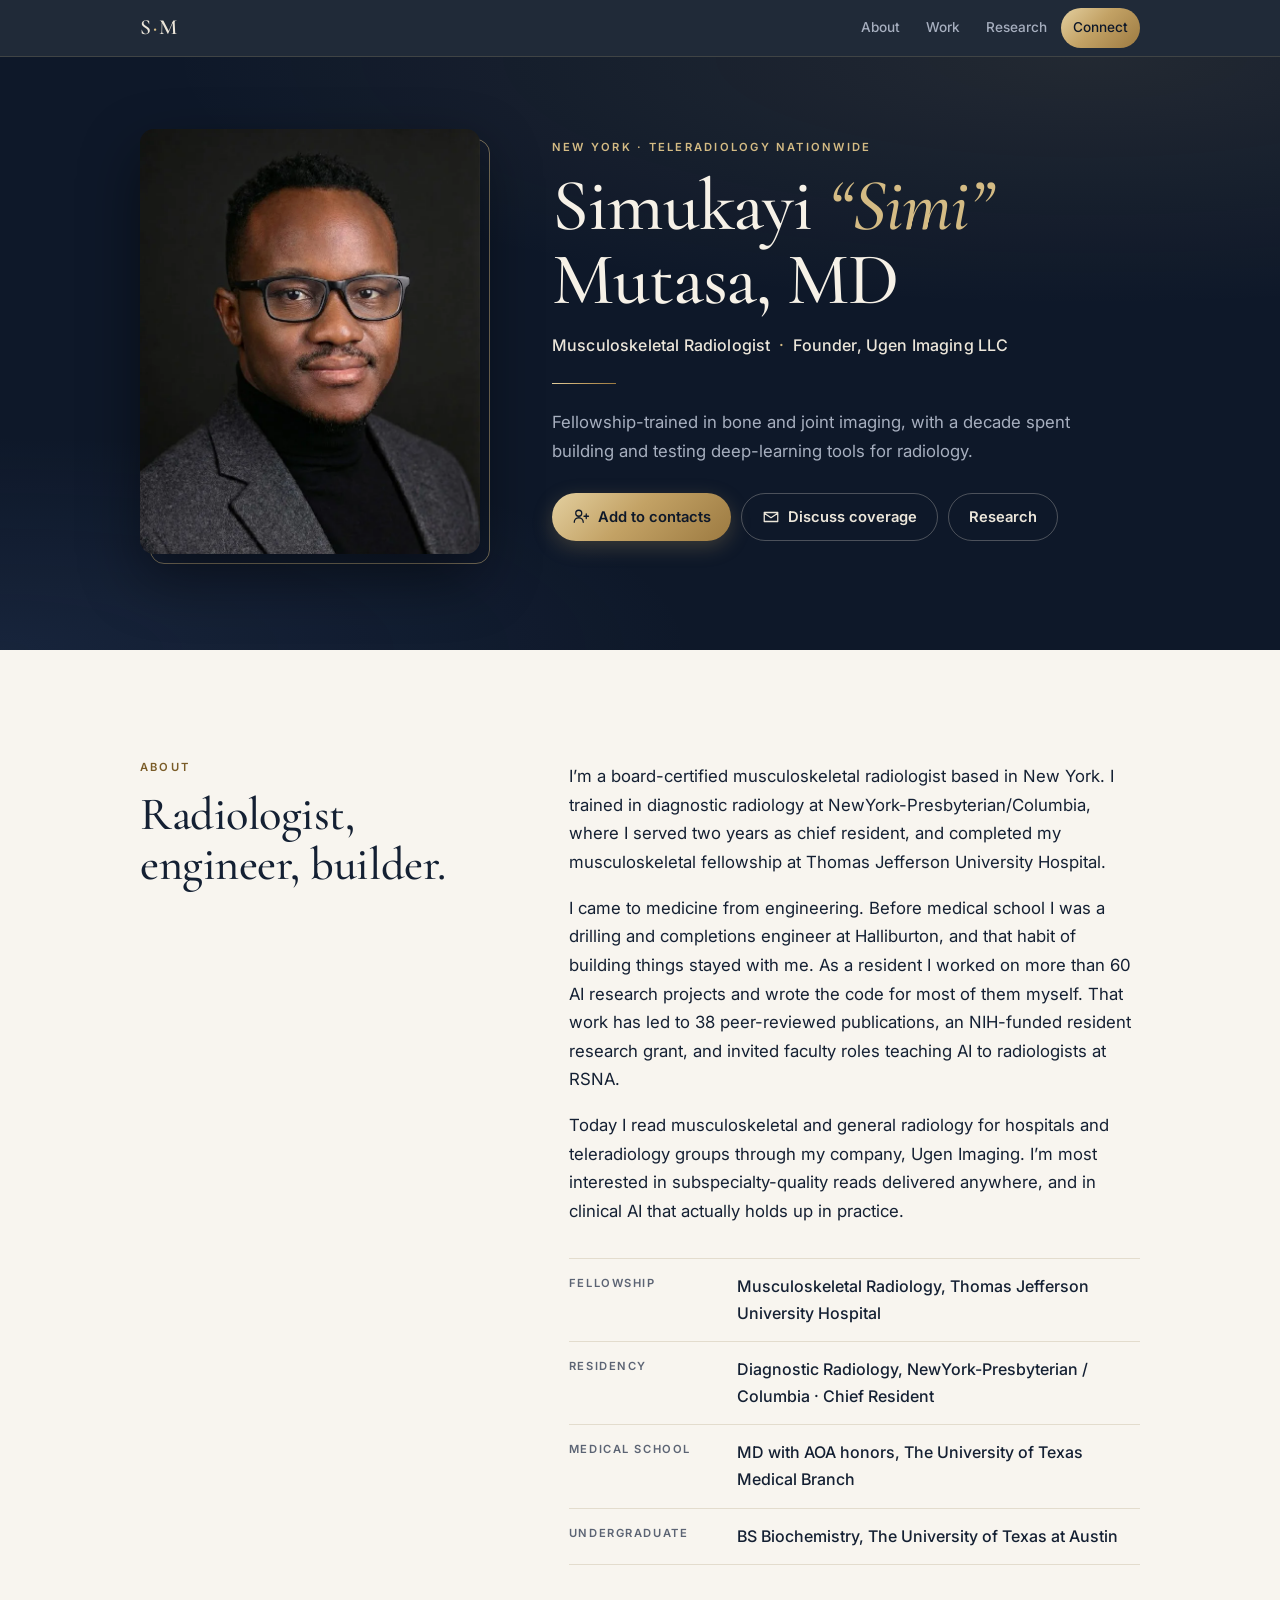
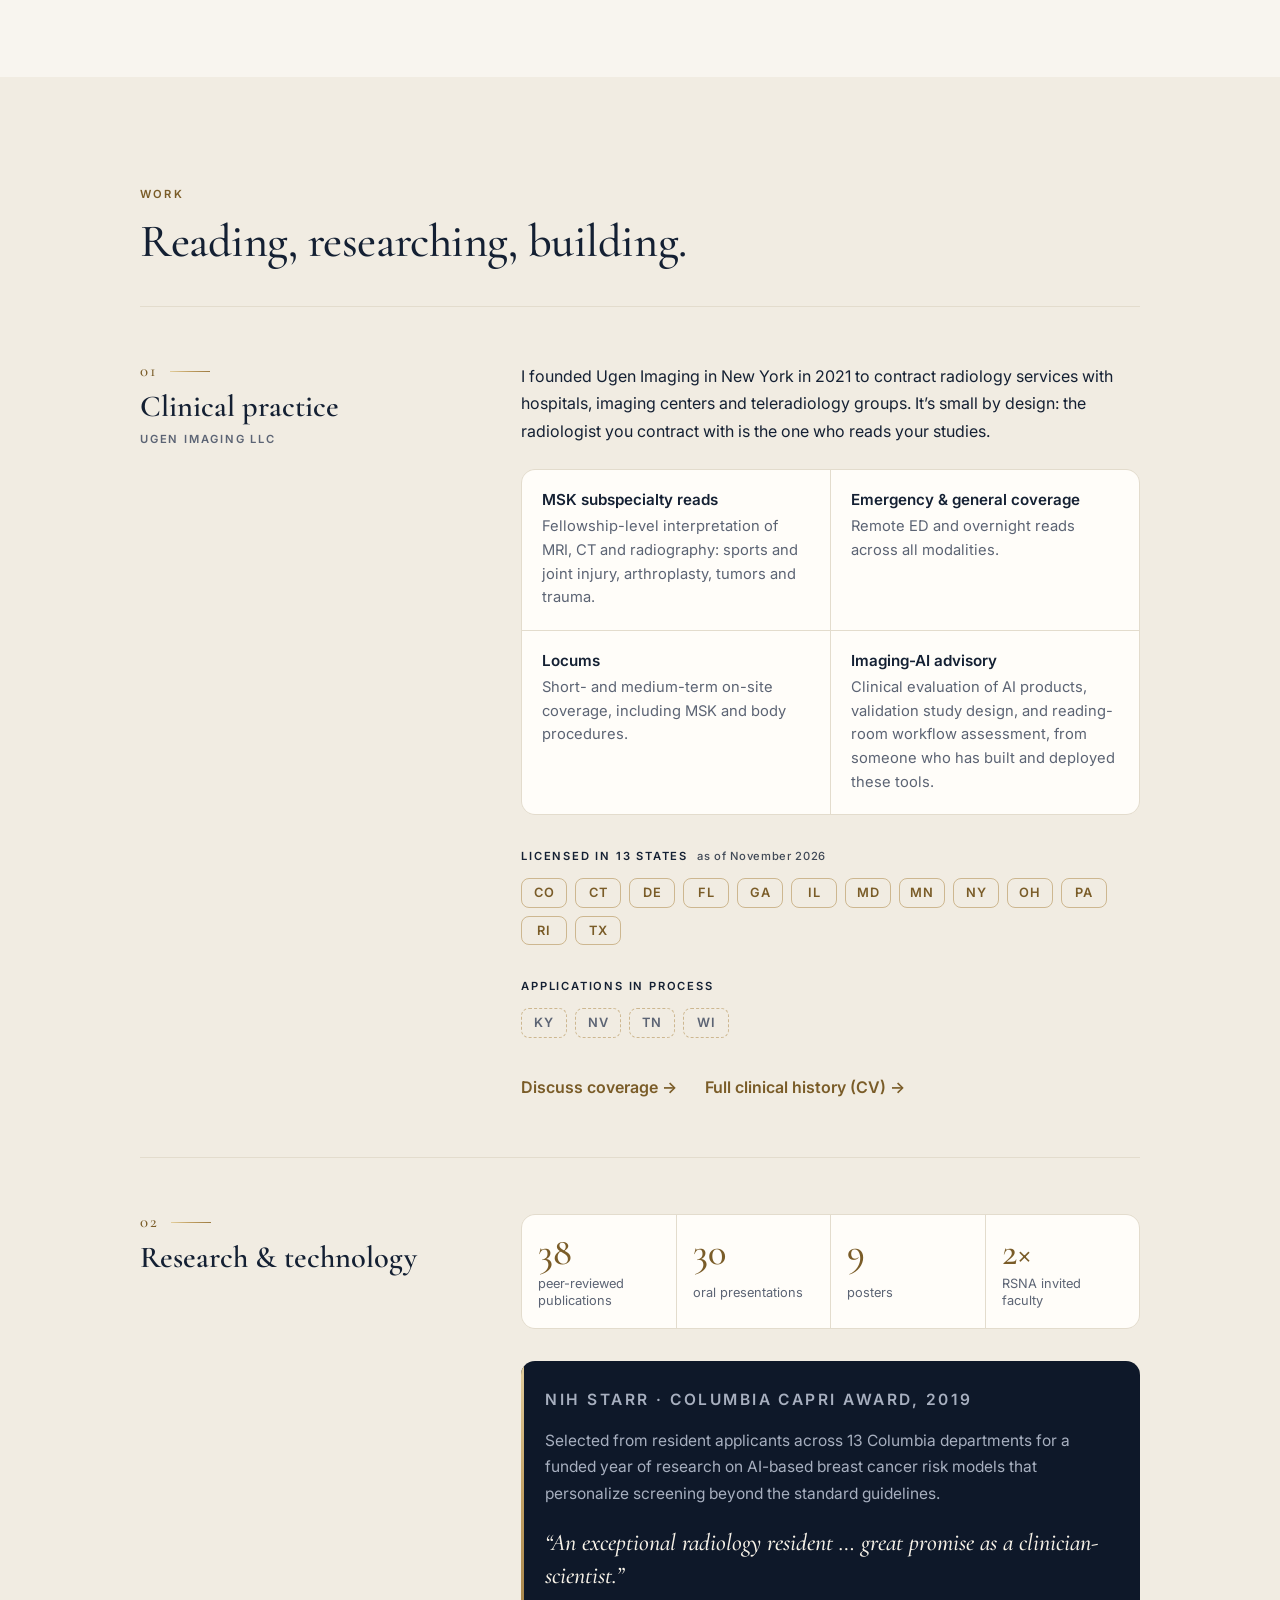
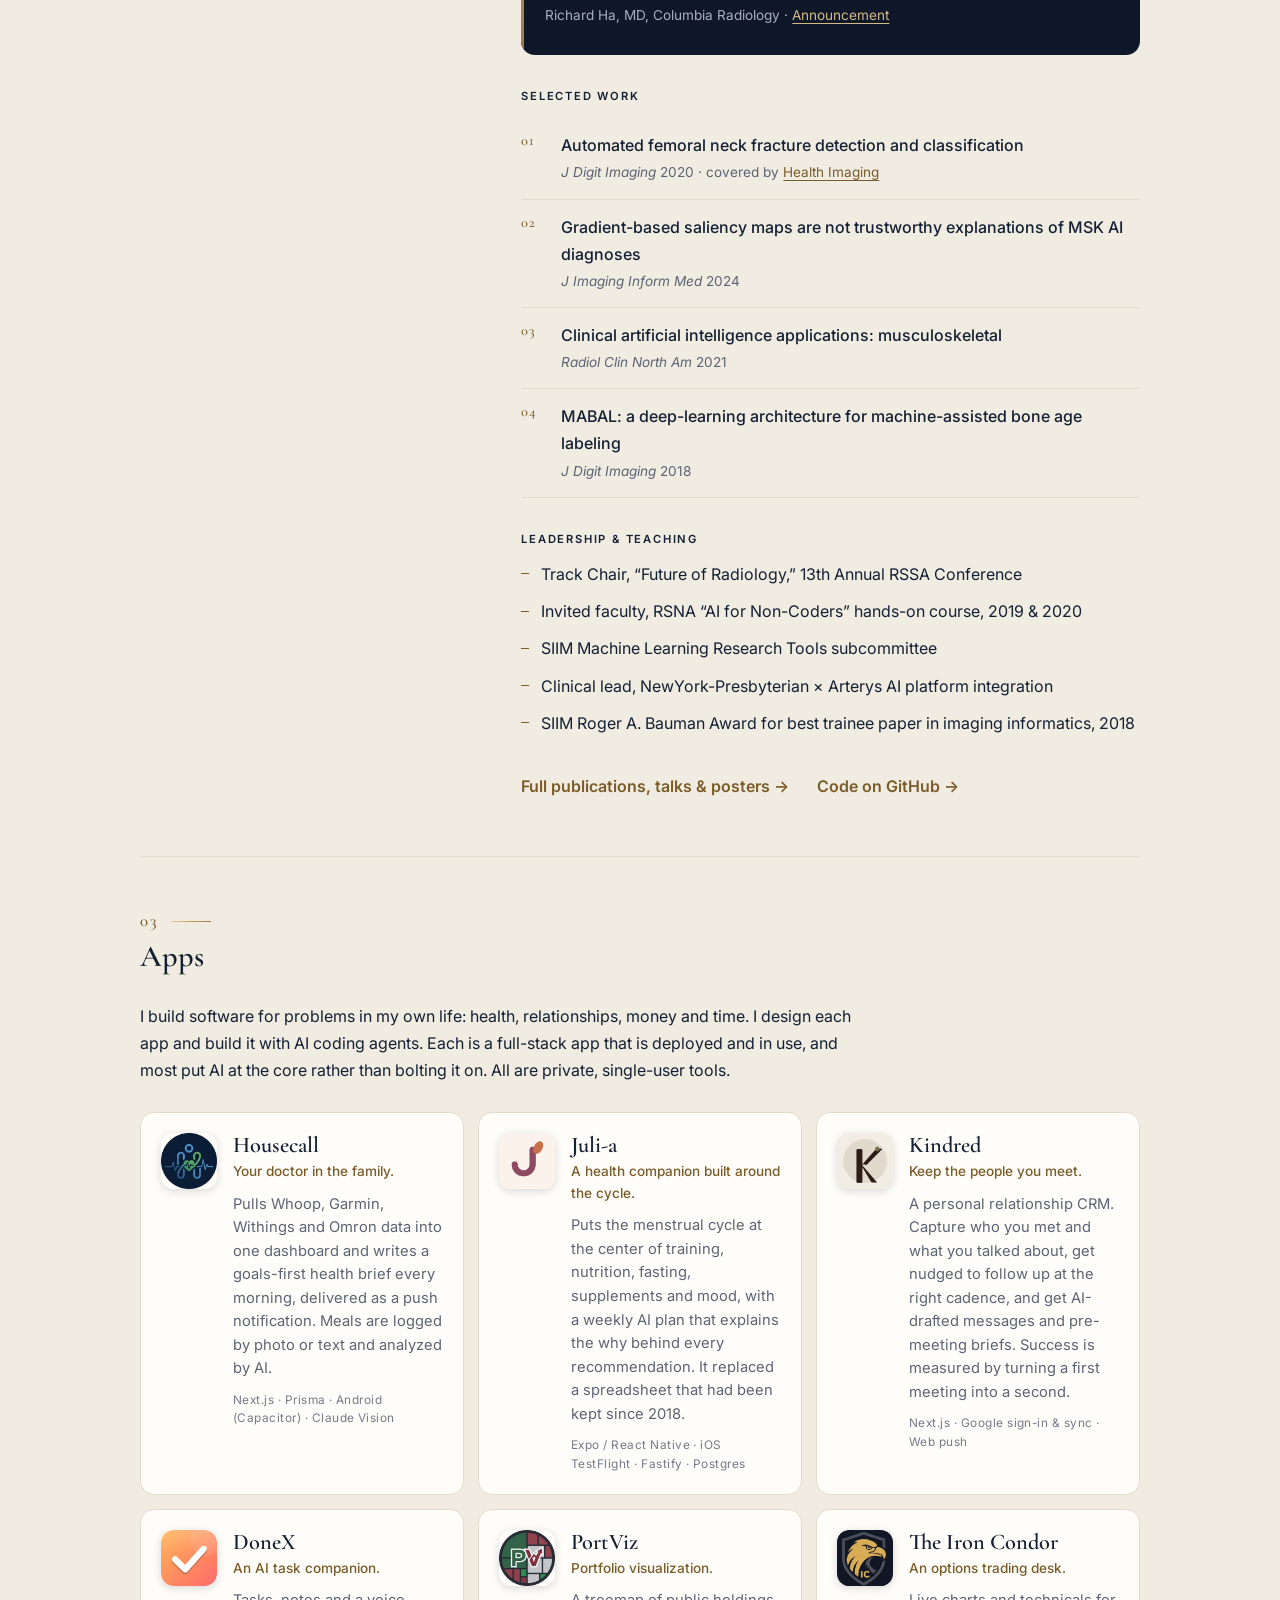
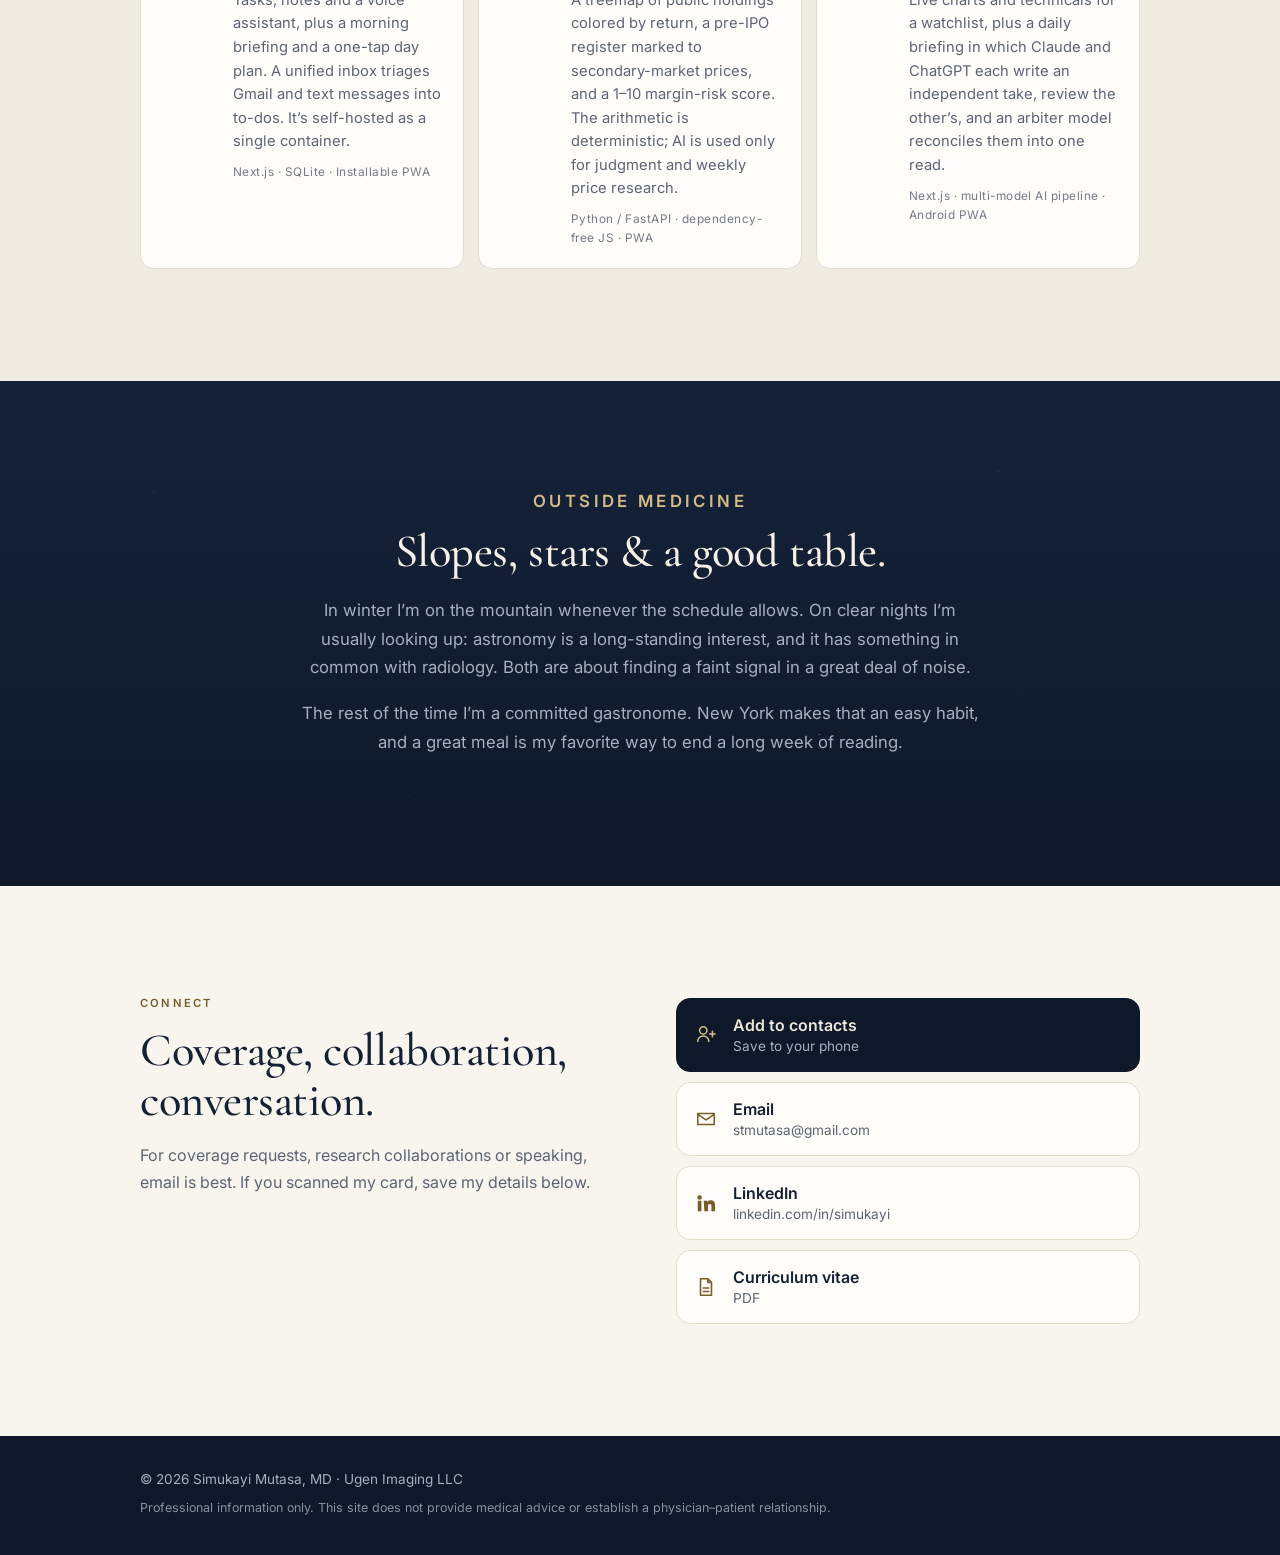
==== commit 0e62868e: "Update licenses to 13 active plus 4 in process; publish current CV - Licenses: CO, CT, DE, FL, GA, I" ====
--- a/index.html
+++ b/index.html
@@ -151,9 +151,14 @@
               <div><h4>Locums</h4><p>Short- and medium-term on-site coverage, including MSK and body procedures.</p></div>
               <div><h4>Imaging-AI advisory</h4><p>Clinical evaluation of AI products, validation study design, and reading-room workflow assessment, from someone who has built and deployed these tools.</p></div>
             </div>
-            <p class="label">Licensed in</p>
-            <ul class="states" aria-label="State medical licenses">
-              <li>NY</li><li>TX</li><li>PA</li><li>OH</li><li>CT</li><li>RI</li><li>IL</li><li>CO</li>
+            <p class="label">Licensed in 13 states <span class="asof">as of November 2026</span></p>
+            <ul class="states" aria-label="Active state medical licenses">
+              <li>CO</li><li>CT</li><li>DE</li><li>FL</li><li>GA</li><li>IL</li><li>MD</li>
+              <li>MN</li><li>NY</li><li>OH</li><li>PA</li><li>RI</li><li>TX</li>
+            </ul>
+            <p class="label">Applications in process</p>
+            <ul class="states states-pending" aria-label="Pending state medical licenses">
+              <li>KY</li><li>NV</li><li>TN</li><li>WI</li>
             </ul>
             <div class="thread-links">
               <a class="arrow" href="mailto:stmutasa@gmail.com?subject=Coverage%20inquiry">Discuss coverage</a>
--- a/styles.css
+++ b/styles.css
@@ -367,3 +367,6 @@
   .thread-wide .thread-body > p { max-width: 46em; }
 }
 @media (min-width: 1040px) { .apps { grid-template-columns: repeat(3, 1fr); } }
+
+.label .asof { letter-spacing: .06em; text-transform: none; font-weight: 500; opacity: .8; margin-left: .4em; }
+.states-pending li { border-style: dashed; color: var(--muted); }
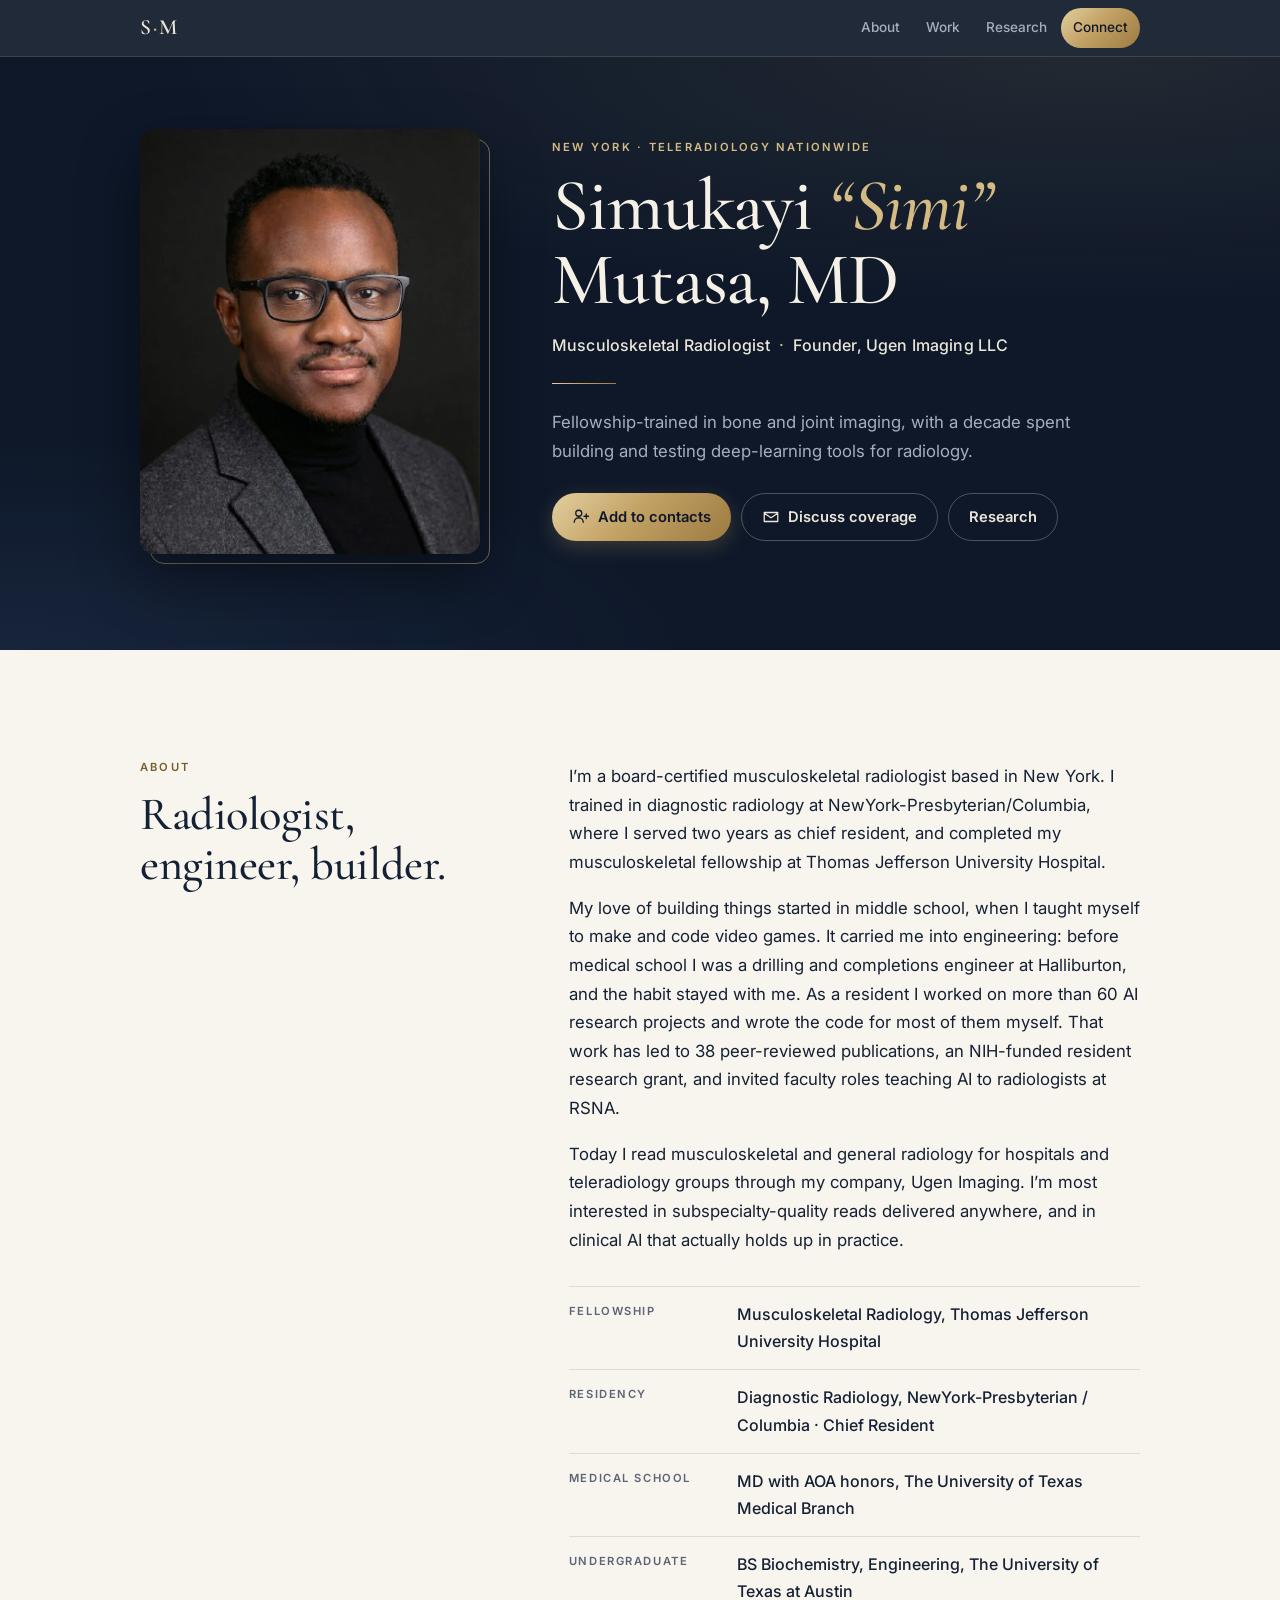
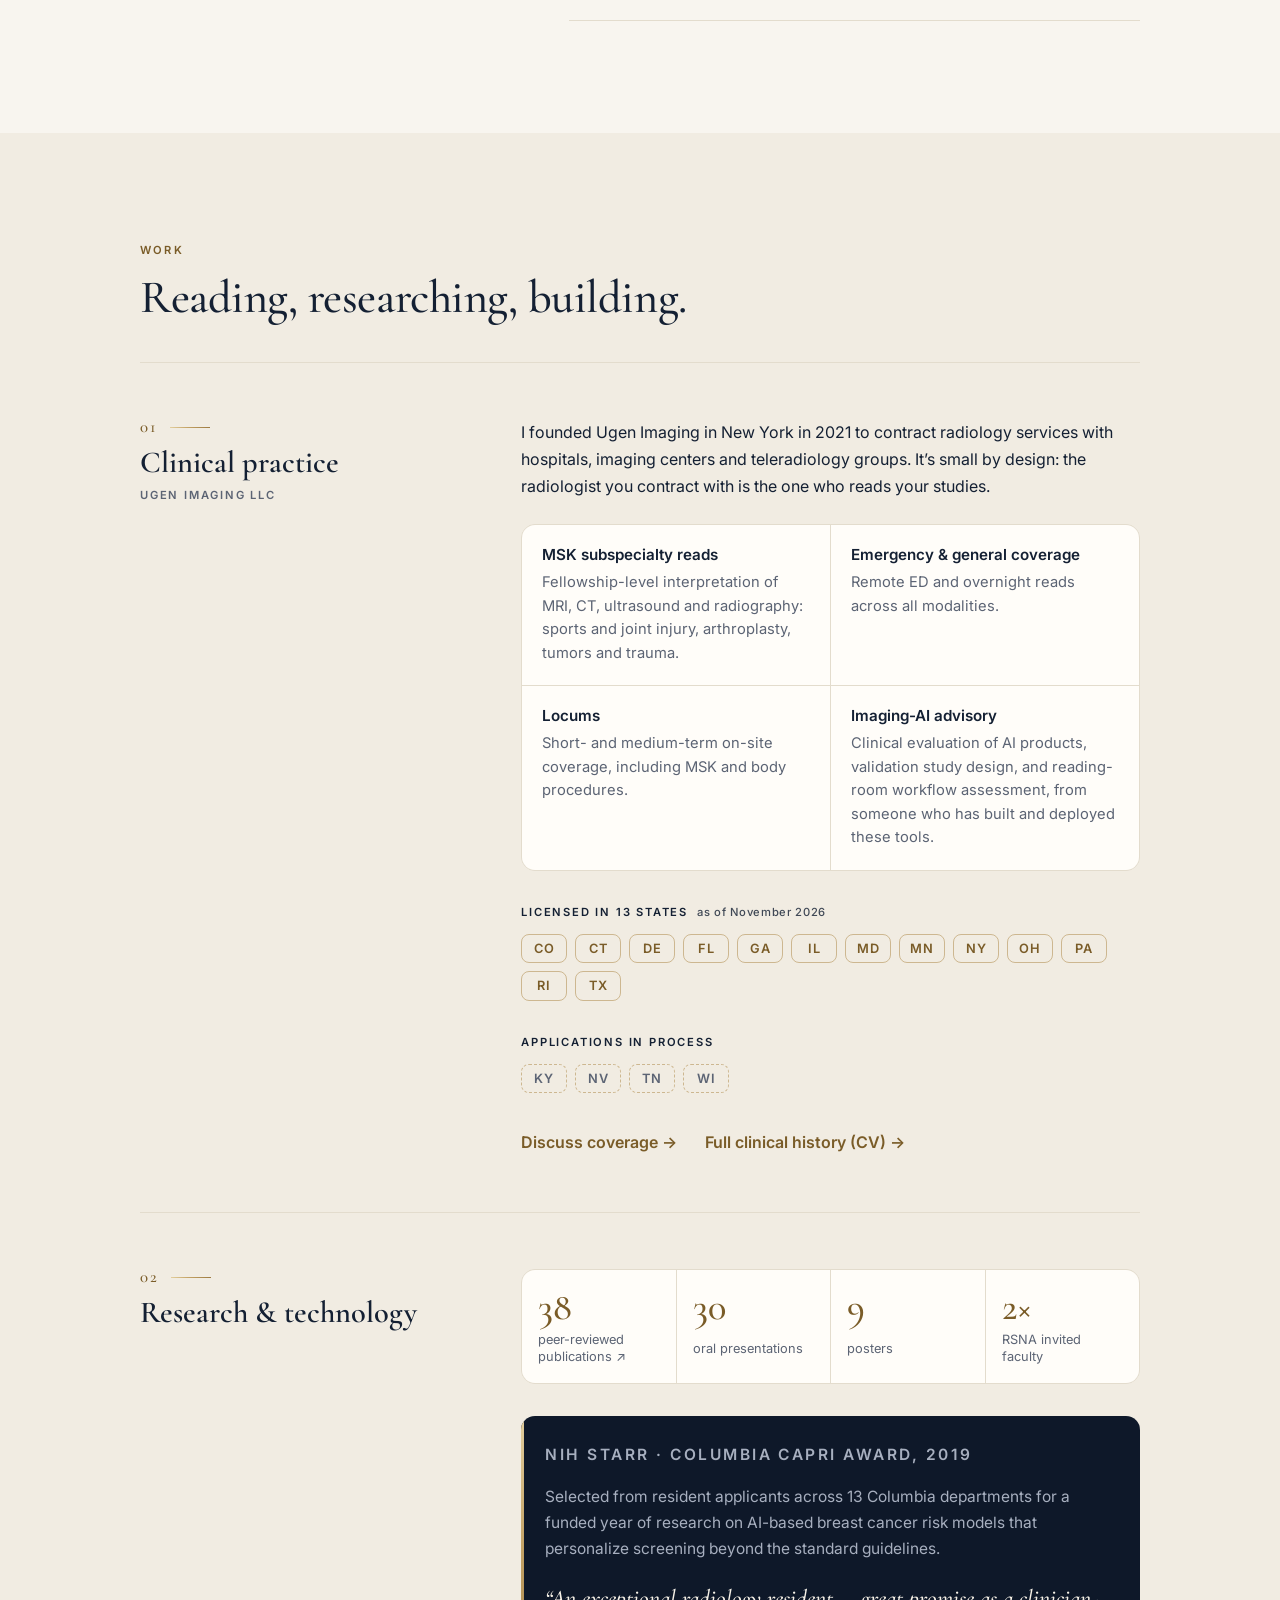
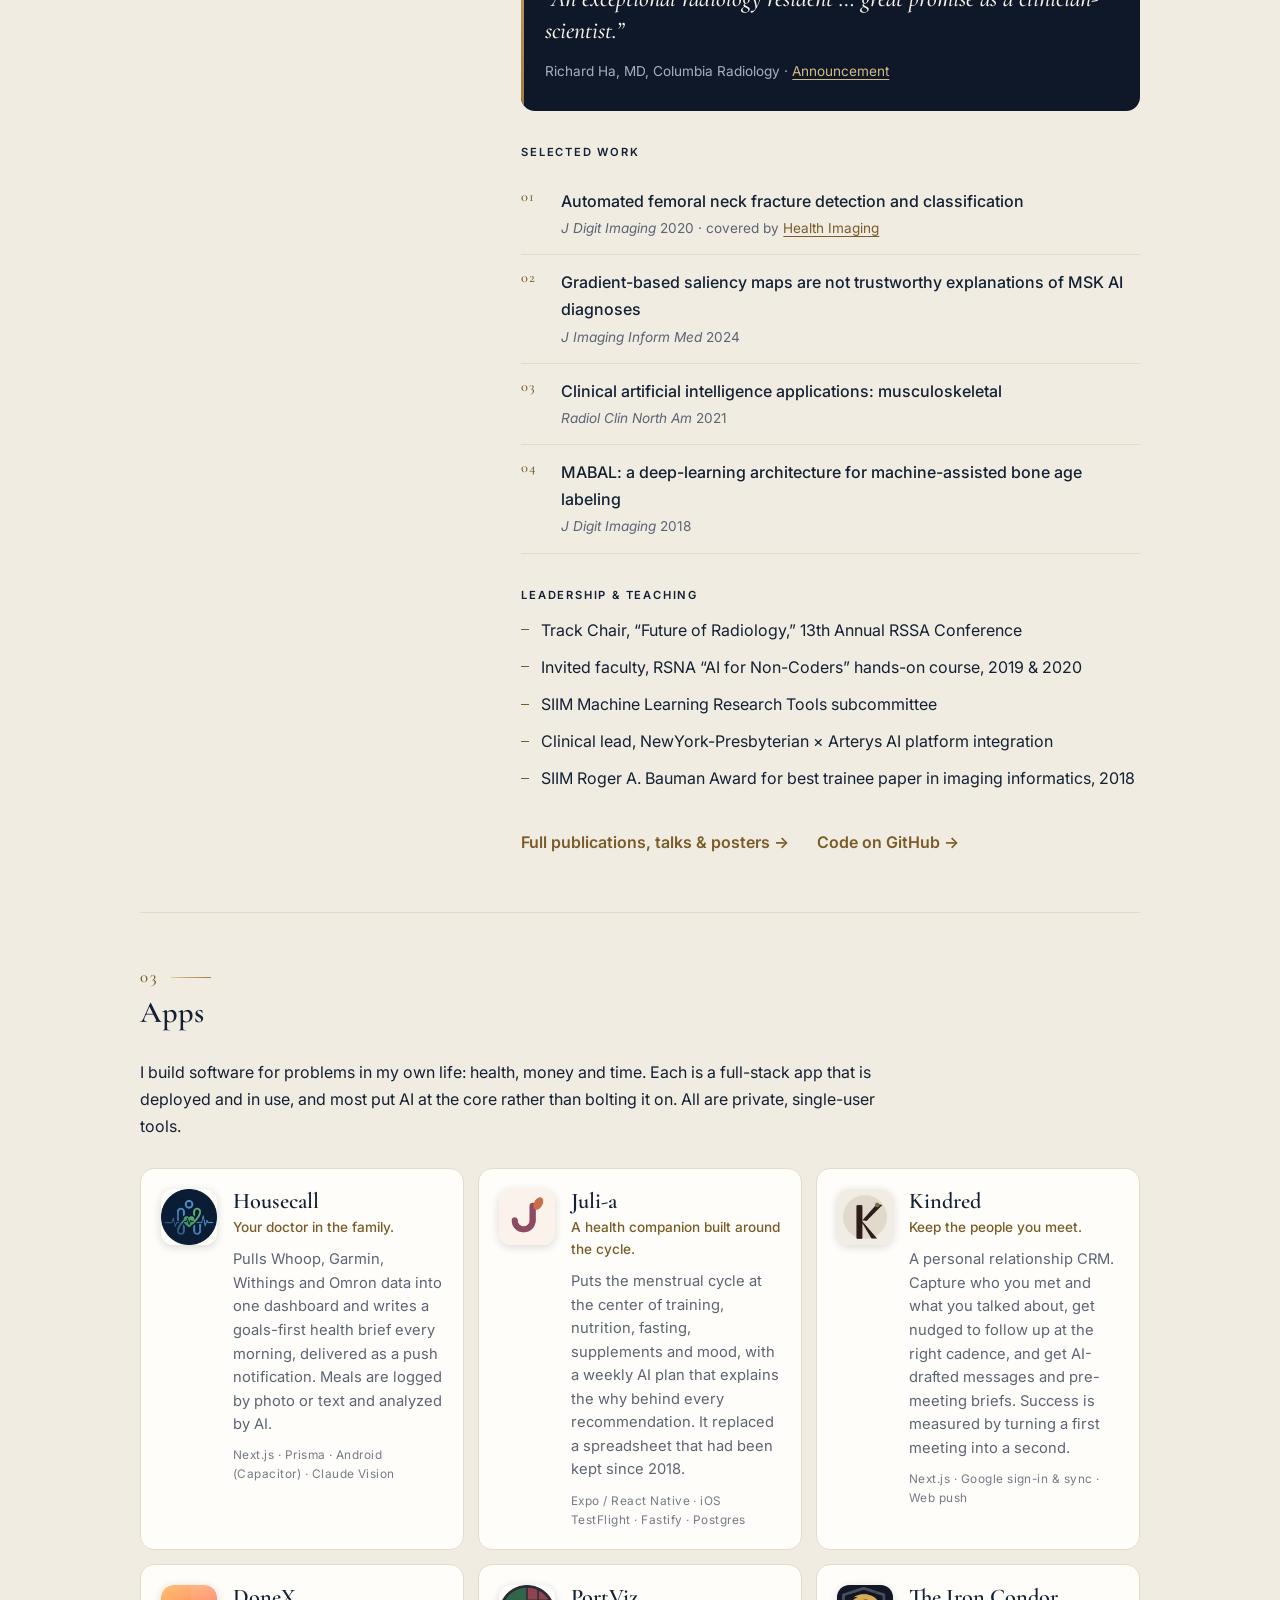
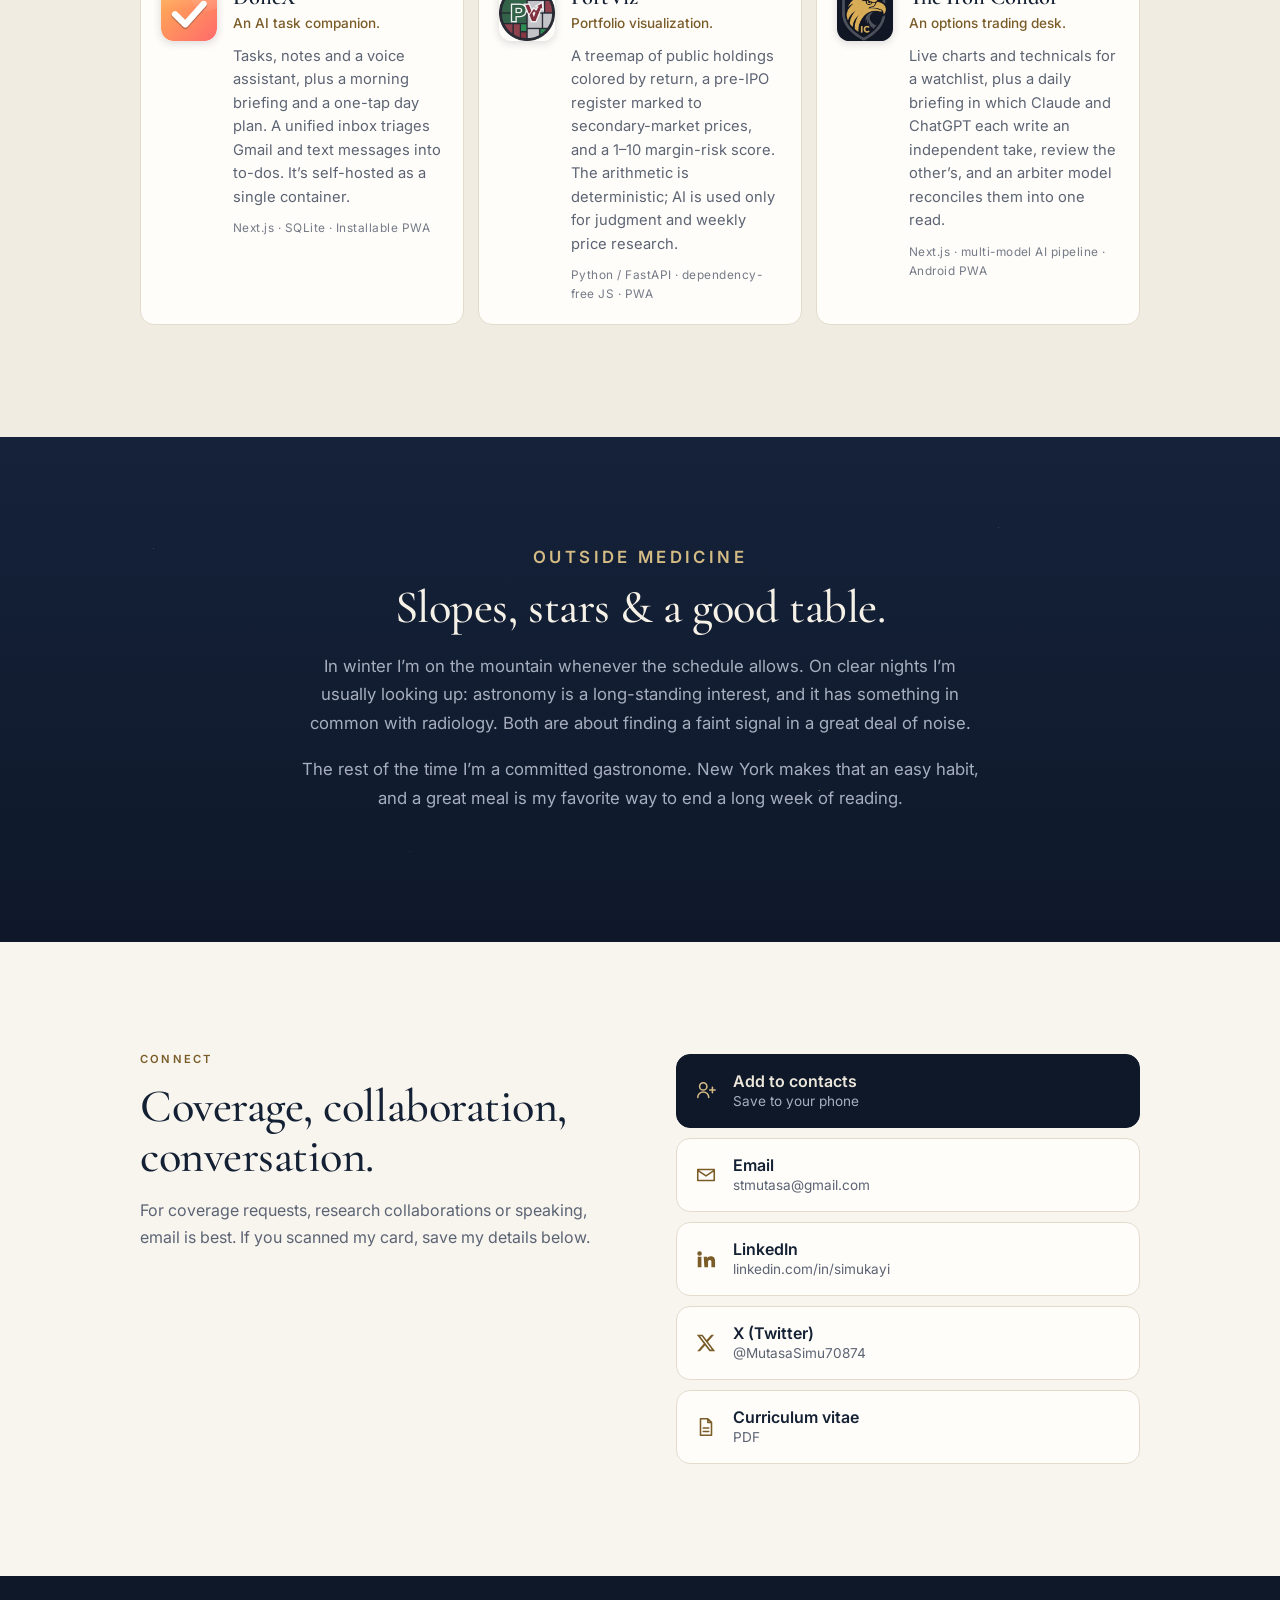
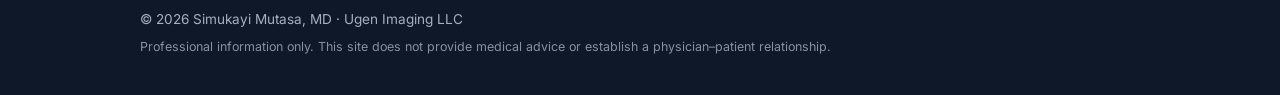
==== commit 6e92d7f0: "Bio, credentials and contact updates - Bio: building started with self-taught game development in mi" ====
--- a/index.html
+++ b/index.html
@@ -37,7 +37,7 @@
       { "@type": "Organization", "name": "The University of Texas Medical Branch" },
       { "@type": "Organization", "name": "The University of Texas at Austin" }
     ],
-    "sameAs": ["https://www.linkedin.com/in/simukayi/", "https://github.com/stmutasa"]
+    "sameAs": ["https://www.linkedin.com/in/simukayi/", "https://x.com/MutasaSimu70874", "https://github.com/stmutasa"]
   }
   </script>
 </head>
@@ -105,8 +105,9 @@
             completed my musculoskeletal fellowship at Thomas Jefferson University Hospital.
           </p>
           <p>
-            I came to medicine from engineering. Before medical school I was a drilling and completions
-            engineer at Halliburton, and that habit of building things stayed with me. As a resident
+            My love of building things started in middle school, when I taught myself to make and code
+            video games. It carried me into engineering: before medical school I was a drilling and
+            completions engineer at Halliburton, and the habit stayed with me. As a resident
             I worked on more than 60 AI research projects and wrote the code for most of them myself.
             That work has led to 38 peer-reviewed publications, an NIH-funded resident research grant,
             and invited faculty roles teaching AI to radiologists at RSNA.
@@ -121,7 +122,7 @@
             <div><dt>Fellowship</dt><dd>Musculoskeletal Radiology, Thomas Jefferson University Hospital</dd></div>
             <div><dt>Residency</dt><dd>Diagnostic Radiology, NewYork-Presbyterian / Columbia · Chief Resident</dd></div>
             <div><dt>Medical school</dt><dd>MD with AOA honors, The University of Texas Medical Branch</dd></div>
-            <div><dt>Undergraduate</dt><dd>BS Biochemistry, The University of Texas at Austin</dd></div>
+            <div><dt>Undergraduate</dt><dd>BS Biochemistry, Engineering, The University of Texas at Austin</dd></div>
           </dl>
         </div>
       </div>
@@ -146,7 +147,7 @@
               with is the one who reads your studies.
             </p>
             <div class="services">
-              <div><h4>MSK subspecialty reads</h4><p>Fellowship-level interpretation of MRI, CT and radiography: sports and joint injury, arthroplasty, tumors and trauma.</p></div>
+              <div><h4>MSK subspecialty reads</h4><p>Fellowship-level interpretation of MRI, CT, ultrasound and radiography: sports and joint injury, arthroplasty, tumors and trauma.</p></div>
               <div><h4>Emergency &amp; general coverage</h4><p>Remote ED and overnight reads across all modalities.</p></div>
               <div><h4>Locums</h4><p>Short- and medium-term on-site coverage, including MSK and body procedures.</p></div>
               <div><h4>Imaging-AI advisory</h4><p>Clinical evaluation of AI products, validation study design, and reading-room workflow assessment, from someone who has built and deployed these tools.</p></div>
@@ -175,7 +176,7 @@
           </div>
           <div class="thread-body">
             <ul class="stats">
-              <li><b>38</b><span>peer-reviewed publications</span></li>
+              <li><a class="stat-link" href="https://pubmed.ncbi.nlm.nih.gov/?term=Mutasa+S%5BAuthor%5D+NOT+%2830863501%5Bpmid%5D+OR+17221411%5Bpmid%5D%29&sort=date"><b>38</b><span>peer-reviewed publications ↗</span></a></li>
               <li><b>30</b><span>oral presentations</span></li>
               <li><b>9</b><span>posters</span></li>
               <li><b>2×</b><span>RSNA invited faculty</span></li>
@@ -237,9 +238,9 @@
           </div>
           <div class="thread-body">
             <p>
-              I build software for problems in my own life: health, relationships, money and time. I design
-              each app and build it with AI coding agents. Each is a full-stack app that is deployed and in use,
-              and most put AI at the core rather than bolting it on. All are private, single-user tools.
+              I build software for problems in my own life: health, money and time. Each is a full-stack app
+              that is deployed and in use, and most put AI at the core rather than bolting it on. All are
+              private, single-user tools.
             </p>
             <ul class="apps">
               <li class="app">
@@ -350,6 +351,12 @@
             </a>
           </li>
           <li>
+            <a href="https://x.com/MutasaSimu70874">
+              <svg aria-hidden="true" viewBox="0 0 24 24" class="fill"><path d="M17.75 3h3.07l-6.71 7.67L22 21h-6.18l-4.84-6.33L5.44 21H2.37l7.18-8.2L2 3h6.34l4.37 5.78L17.75 3Zm-1.08 16.18h1.7L7.4 4.73H5.58l11.09 14.45Z"/></svg>
+              <span><b>X (Twitter)</b><small>@MutasaSimu70874</small></span>
+            </a>
+          </li>
+          <li>
             <a href="assets/Mutasa_CV.pdf">
               <svg aria-hidden="true" viewBox="0 0 24 24"><path d="M14 3H6v18h12V7zM14 3v4h4M9 13h6M9 17h6"/></svg>
               <span><b>Curriculum vitae</b><small>PDF</small></span>
--- a/styles.css
+++ b/styles.css
@@ -370,3 +370,6 @@
 
 .label .asof { letter-spacing: .06em; text-transform: none; font-weight: 500; opacity: .8; margin-left: .4em; }
 .states-pending li { border-style: dashed; color: var(--muted); }
+
+.stats .stat-link { display: grid; gap: 4px; text-decoration: none; color: inherit; }
+.stats li:has(.stat-link):hover { background: color-mix(in srgb, var(--card) 92%, var(--accent)); }
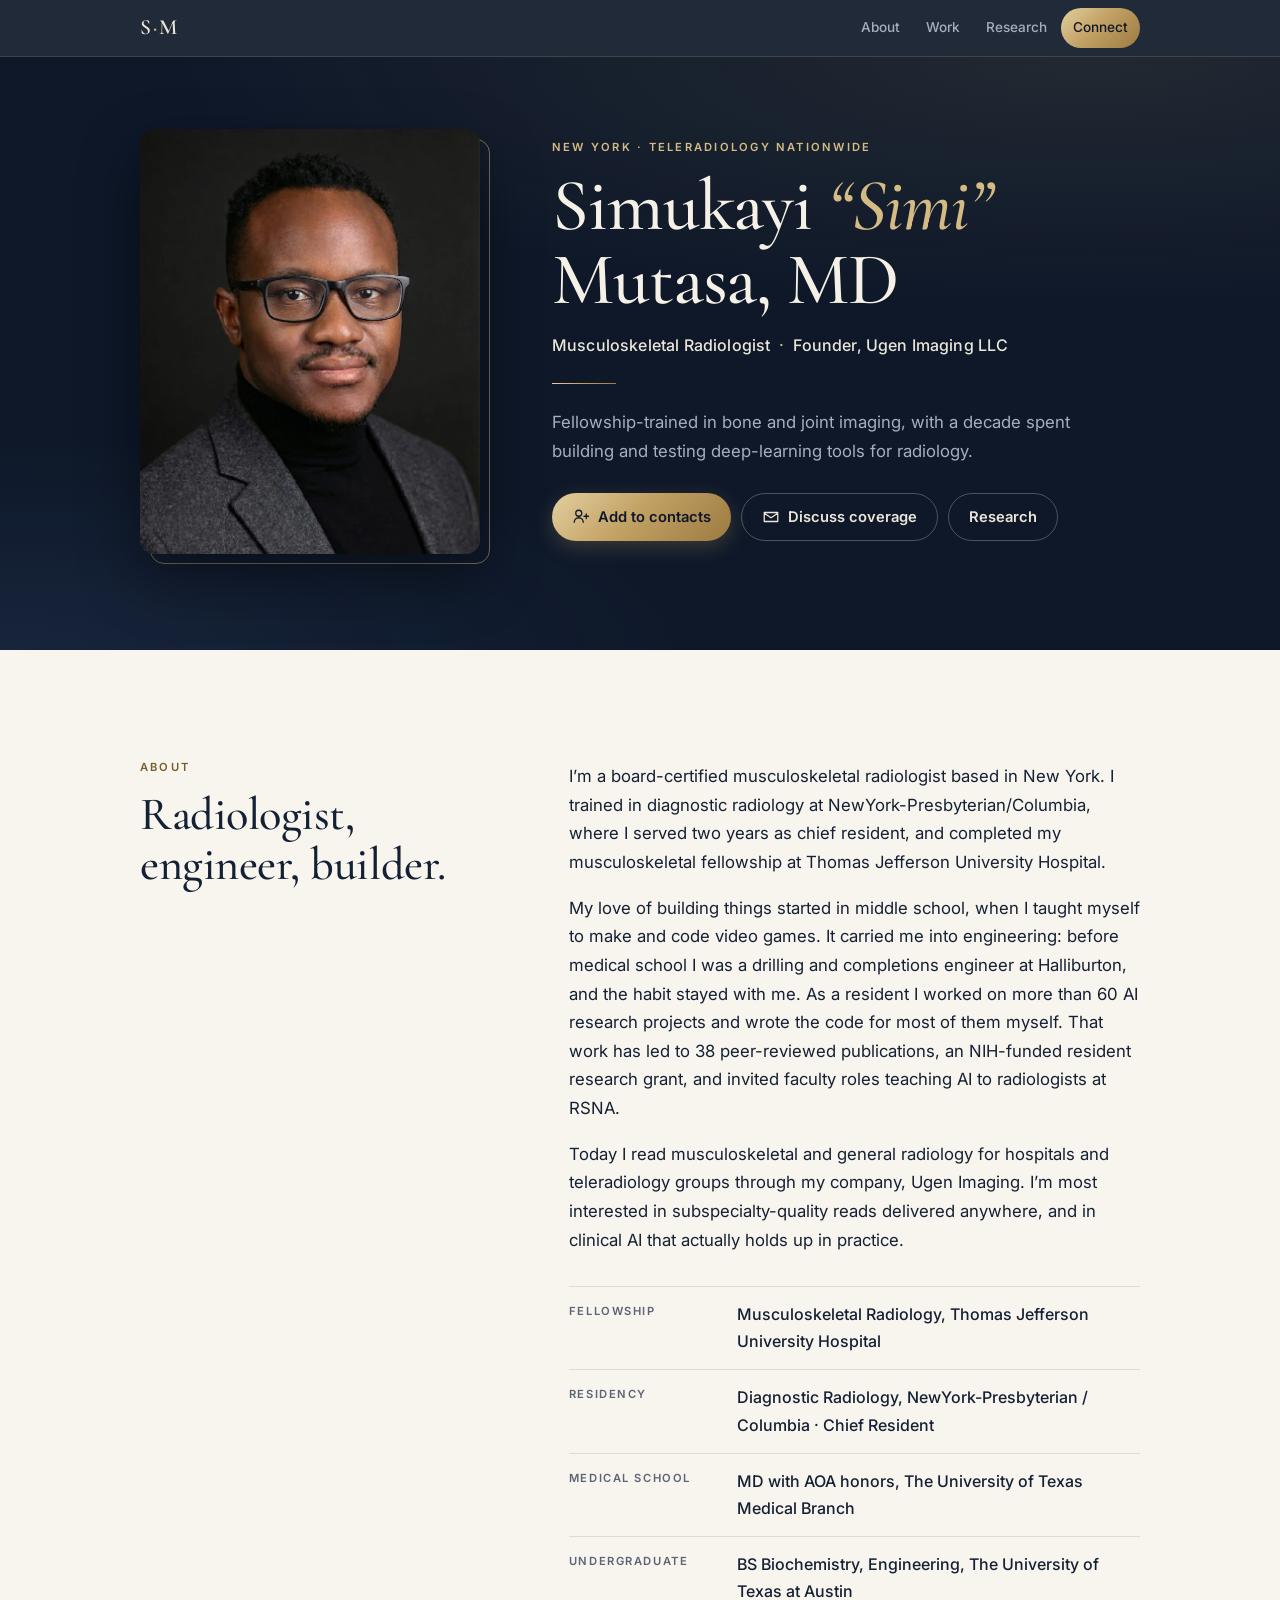
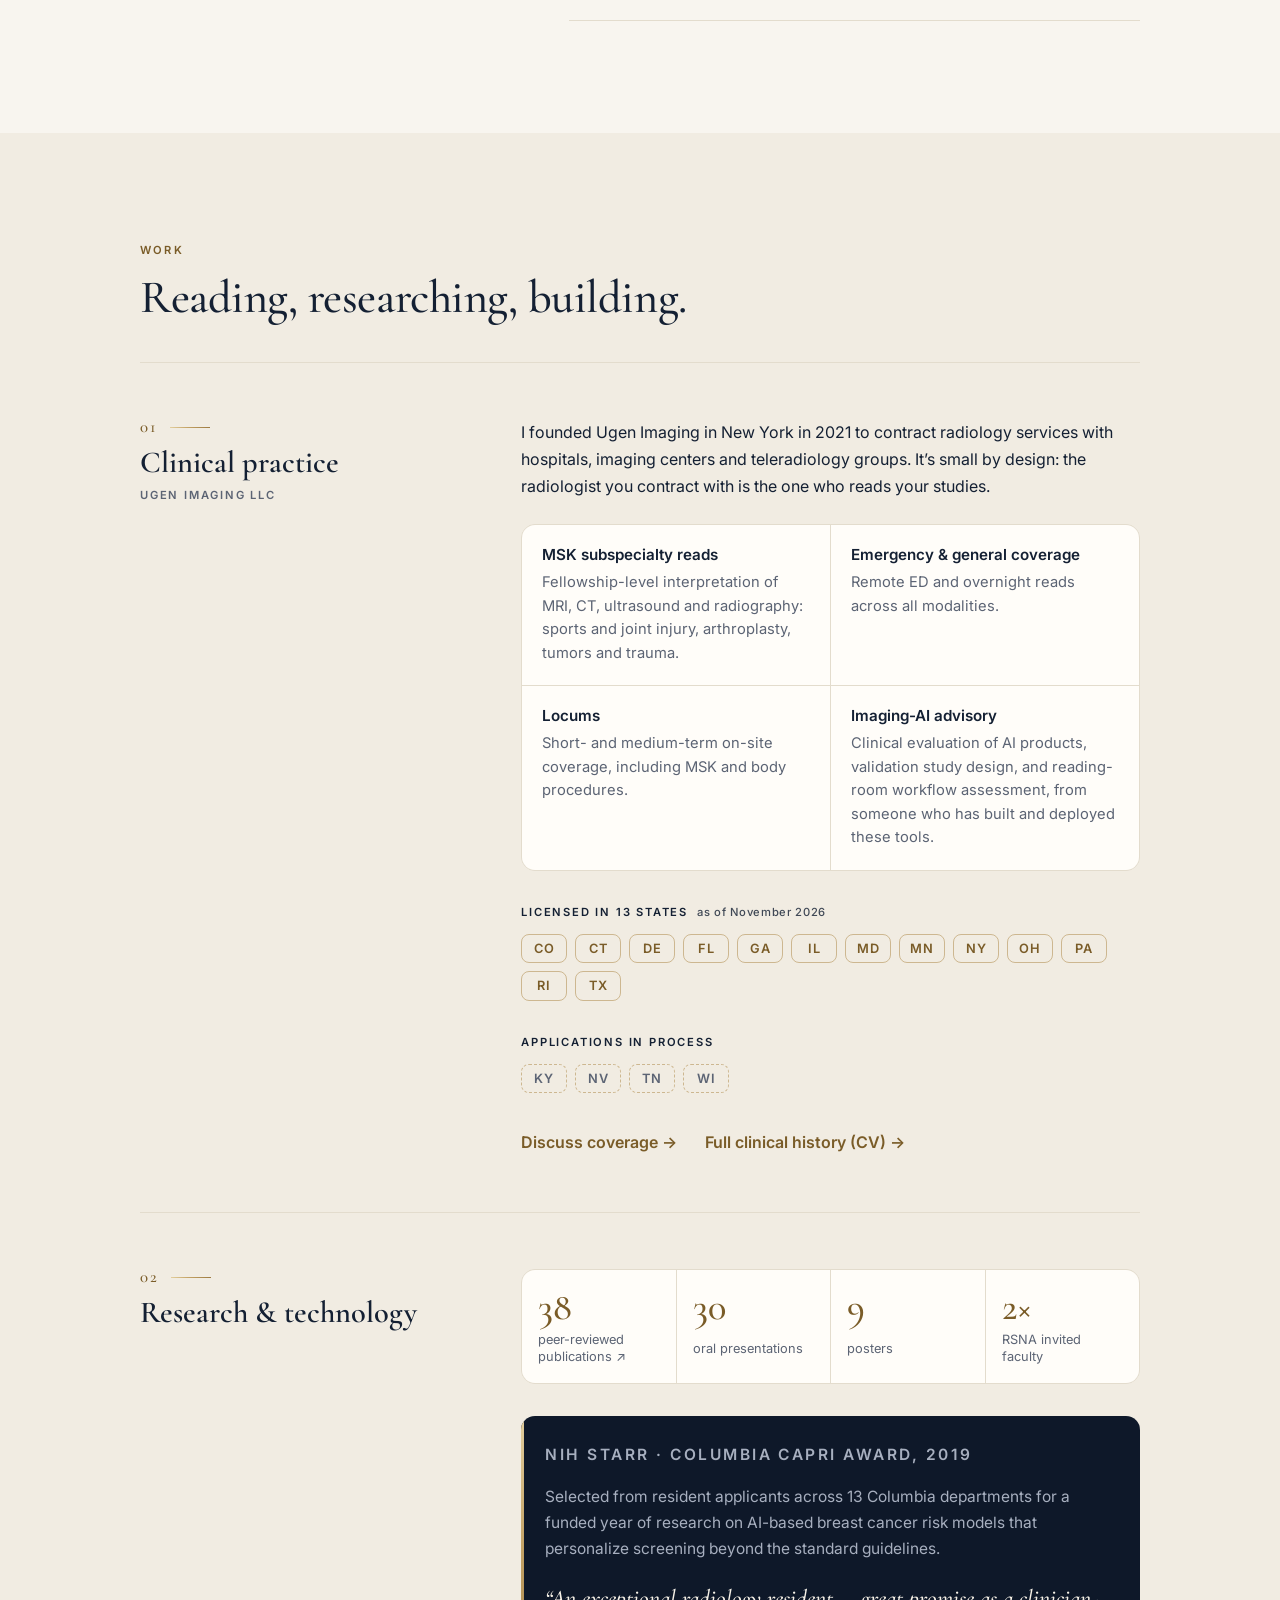
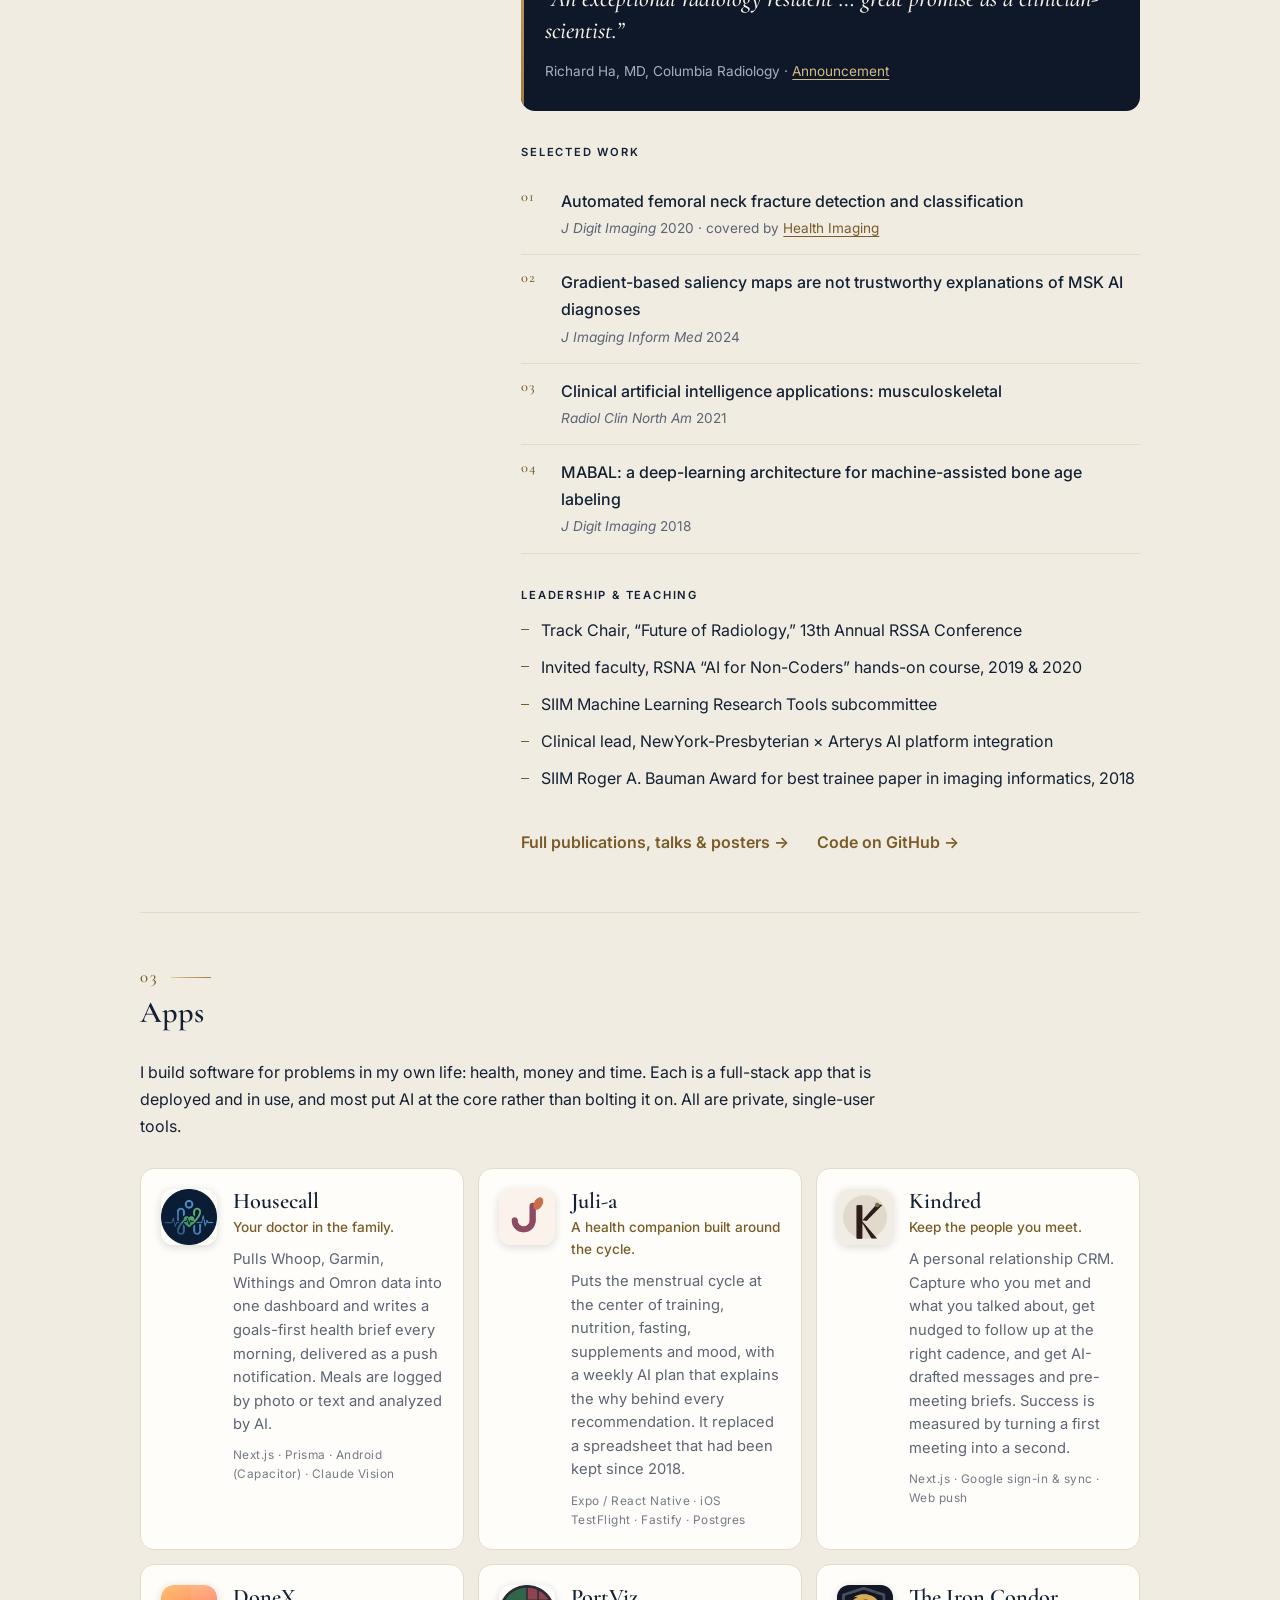
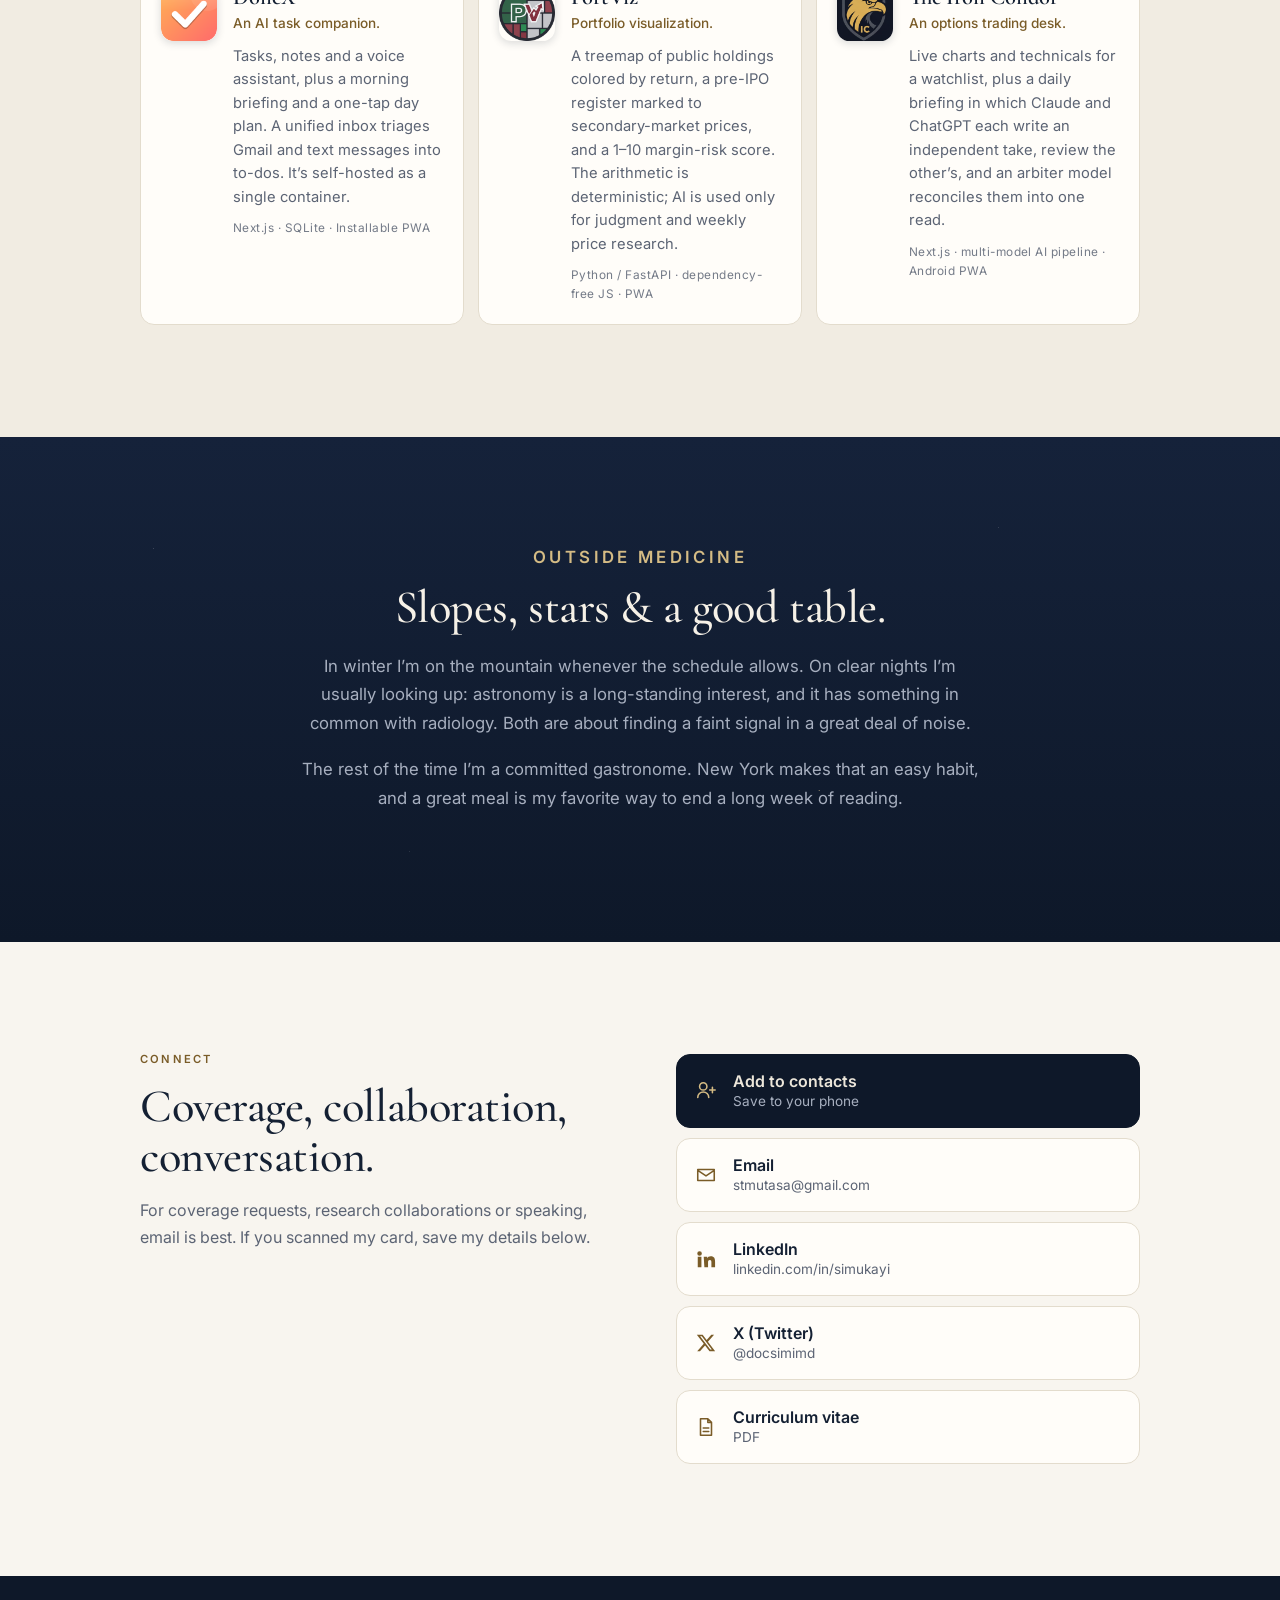
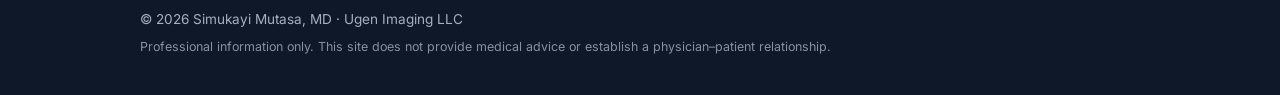
==== commit d5a9f78d: "Update X handle to @docsimimd Co-Authored-By: Claude Opus 5.5 <noreply@anthropic.com> Claude-Session" ====
--- a/index.html
+++ b/index.html
@@ -37,7 +37,7 @@
       { "@type": "Organization", "name": "The University of Texas Medical Branch" },
       { "@type": "Organization", "name": "The University of Texas at Austin" }
     ],
-    "sameAs": ["https://www.linkedin.com/in/simukayi/", "https://x.com/MutasaSimu70874", "https://github.com/stmutasa"]
+    "sameAs": ["https://www.linkedin.com/in/simukayi/", "https://x.com/docsimimd", "https://github.com/stmutasa"]
   }
   </script>
 </head>
@@ -351,9 +351,9 @@
             </a>
           </li>
           <li>
-            <a href="https://x.com/MutasaSimu70874">
+            <a href="https://x.com/docsimimd">
               <svg aria-hidden="true" viewBox="0 0 24 24" class="fill"><path d="M17.75 3h3.07l-6.71 7.67L22 21h-6.18l-4.84-6.33L5.44 21H2.37l7.18-8.2L2 3h6.34l4.37 5.78L17.75 3Zm-1.08 16.18h1.7L7.4 4.73H5.58l11.09 14.45Z"/></svg>
-              <span><b>X (Twitter)</b><small>@MutasaSimu70874</small></span>
+              <span><b>X (Twitter)</b><small>@docsimimd</small></span>
             </a>
           </li>
           <li>
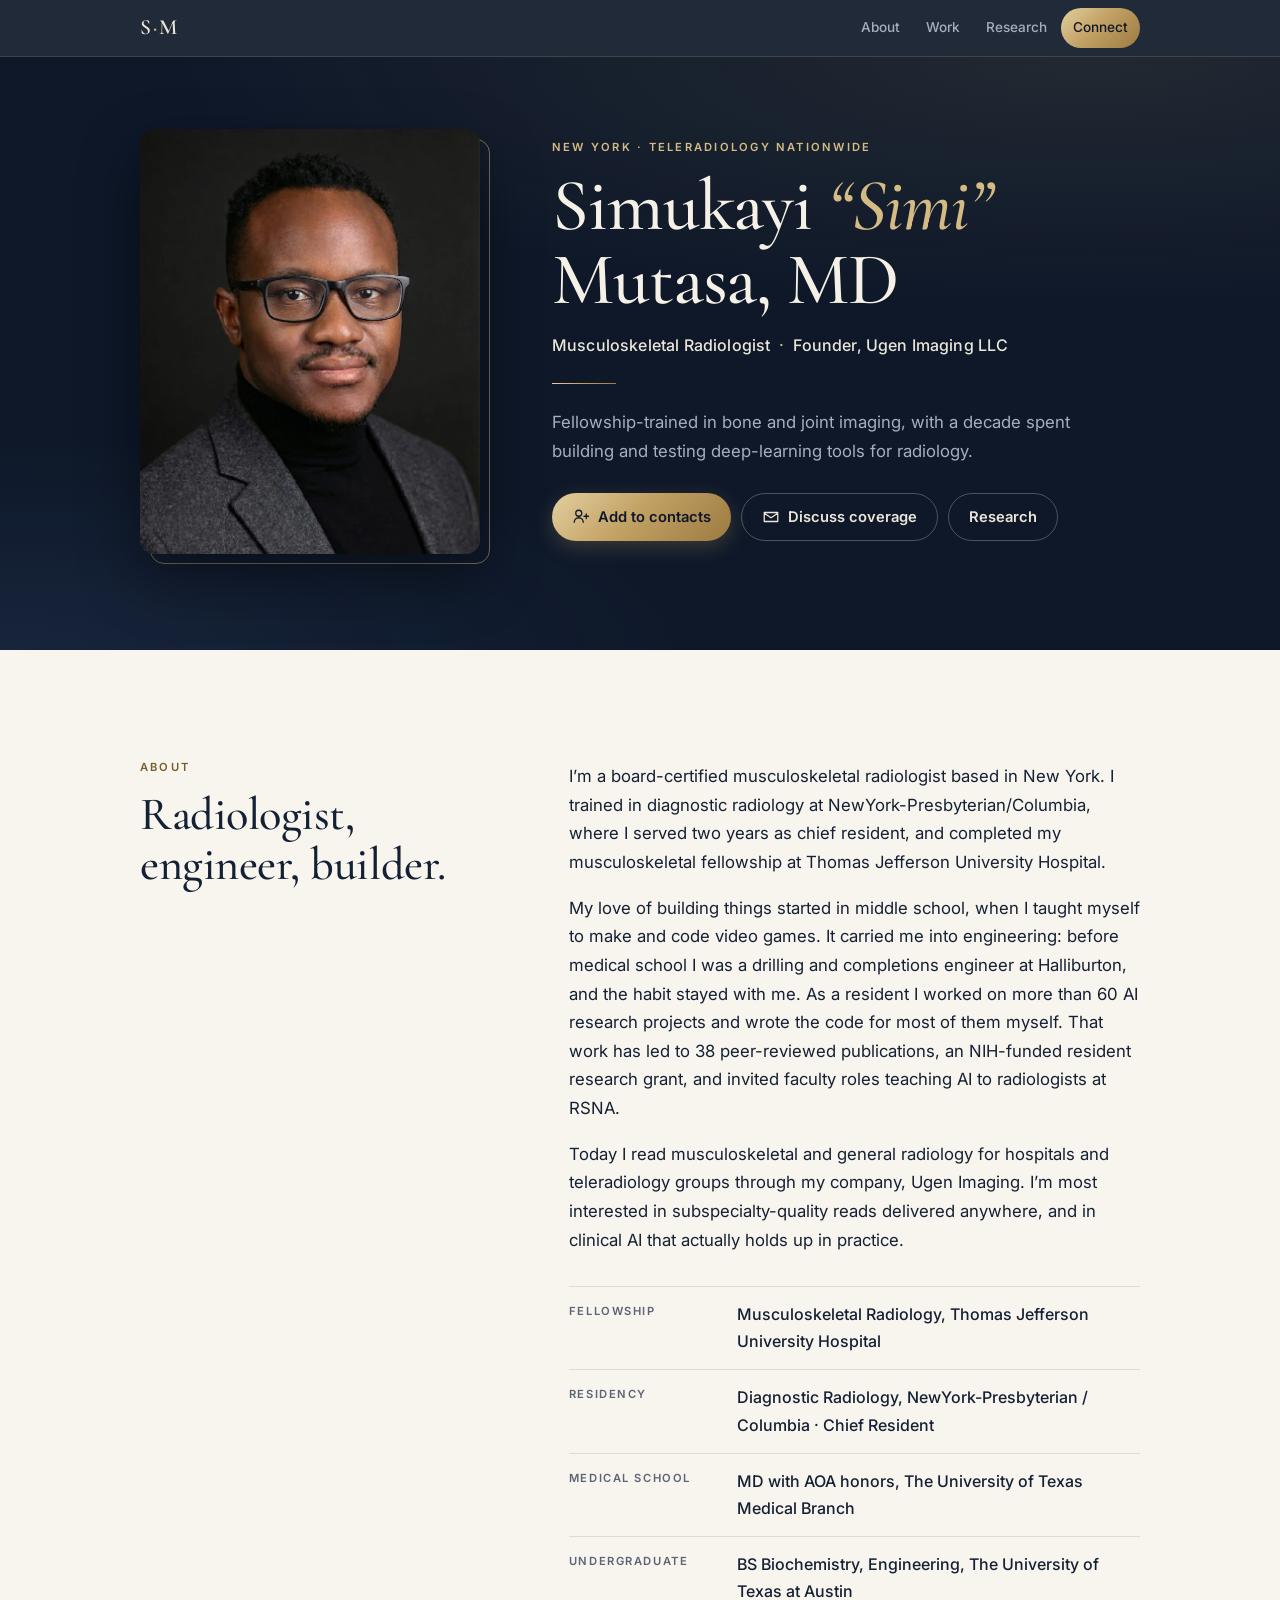
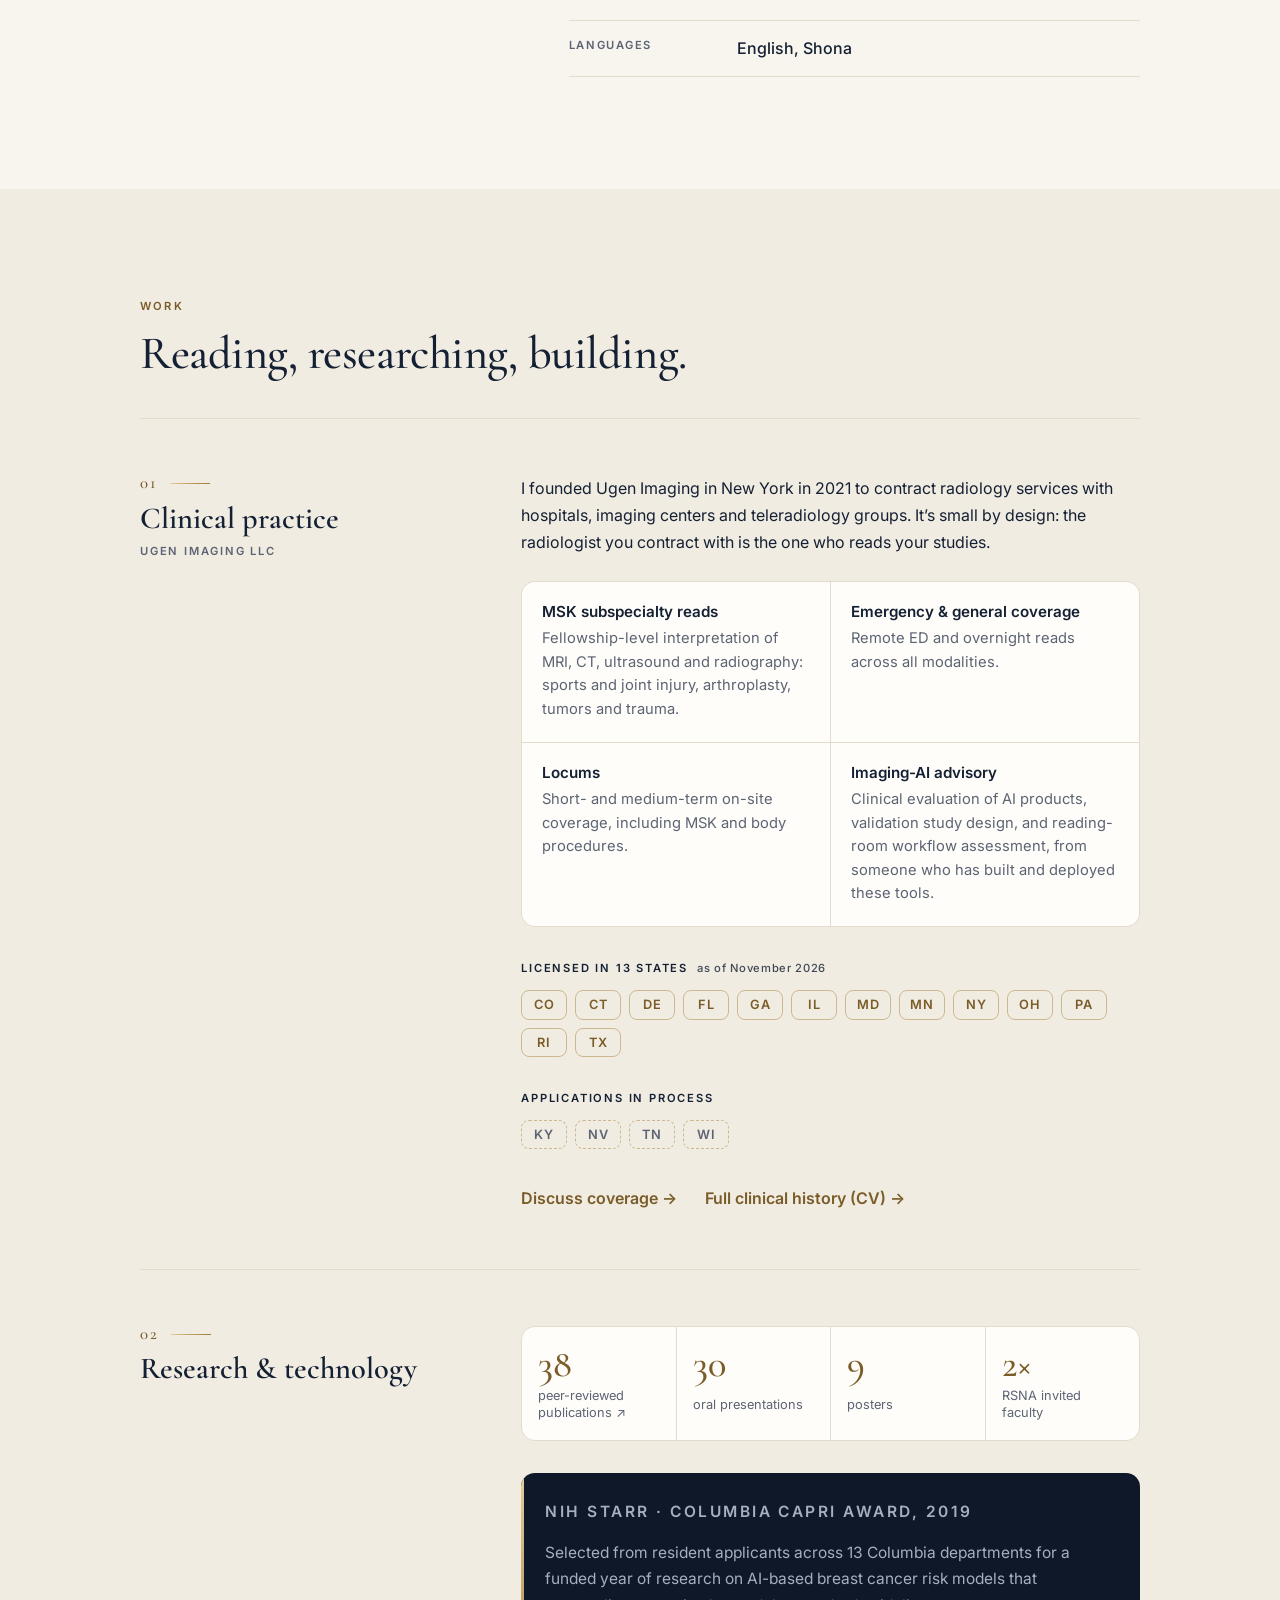
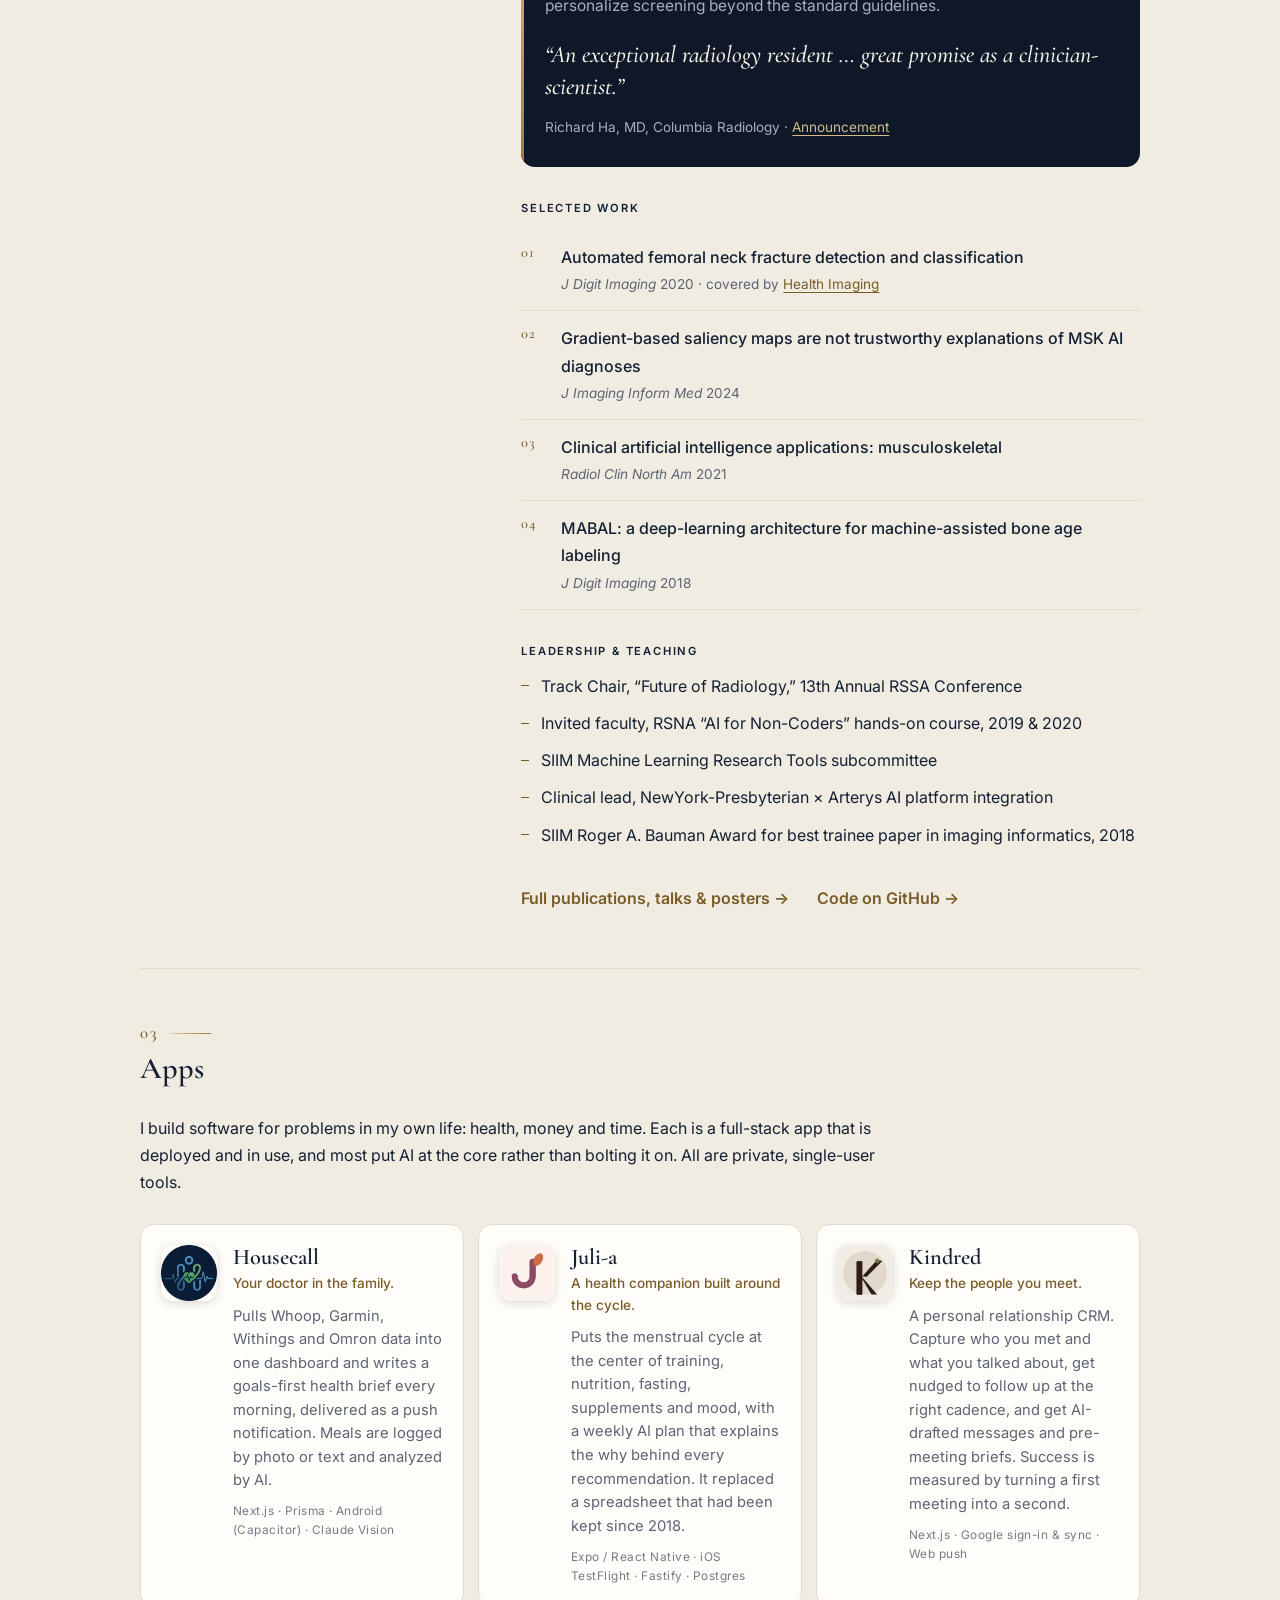
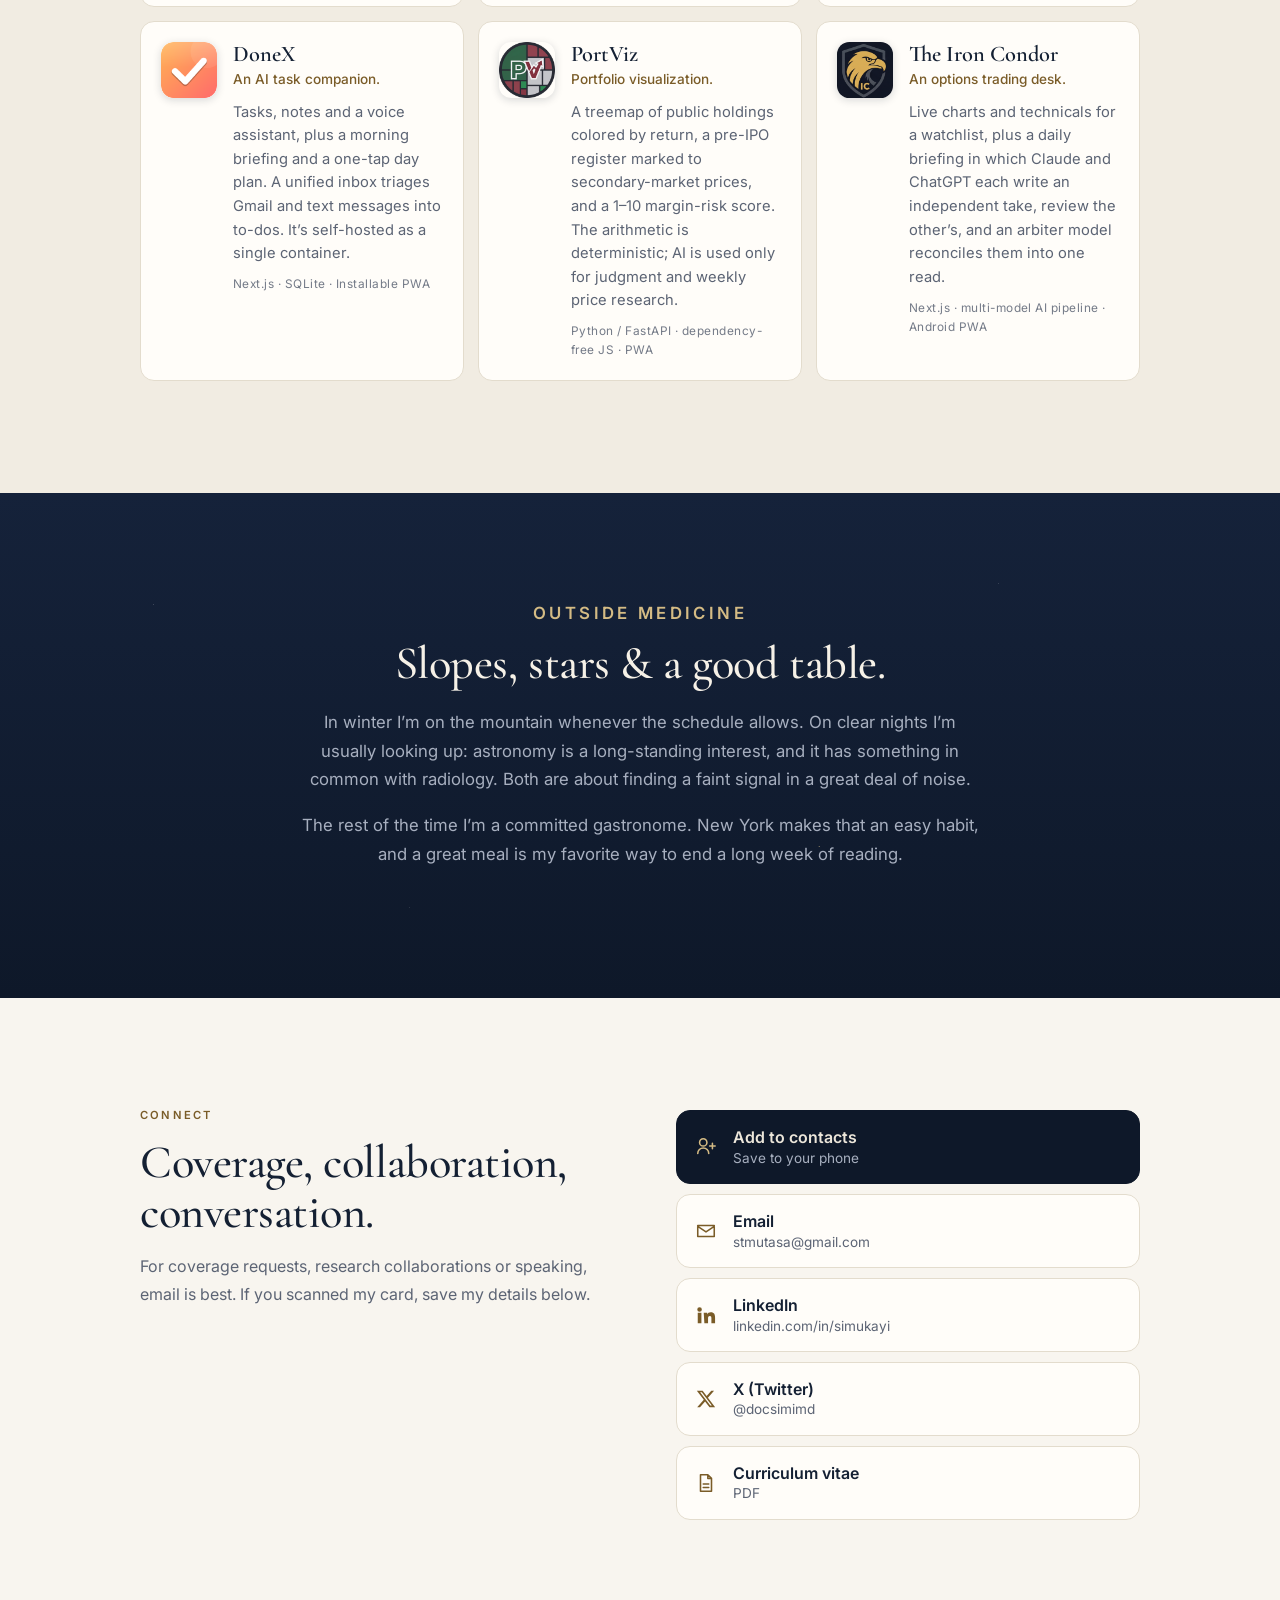
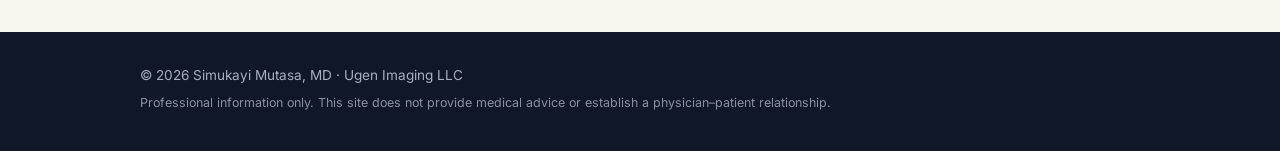
==== commit 75e0e9aa: "Add languages, St. Vincent's volunteer work and memberships from LinkedIn Co-Authored-By: Claude Opu" ====
--- a/index.html
+++ b/index.html
@@ -123,6 +123,7 @@
             <div><dt>Residency</dt><dd>Diagnostic Radiology, NewYork-Presbyterian / Columbia · Chief Resident</dd></div>
             <div><dt>Medical school</dt><dd>MD with AOA honors, The University of Texas Medical Branch</dd></div>
             <div><dt>Undergraduate</dt><dd>BS Biochemistry, Engineering, The University of Texas at Austin</dd></div>
+            <div><dt>Languages</dt><dd>English, Shona</dd></div>
           </dl>
         </div>
       </div>
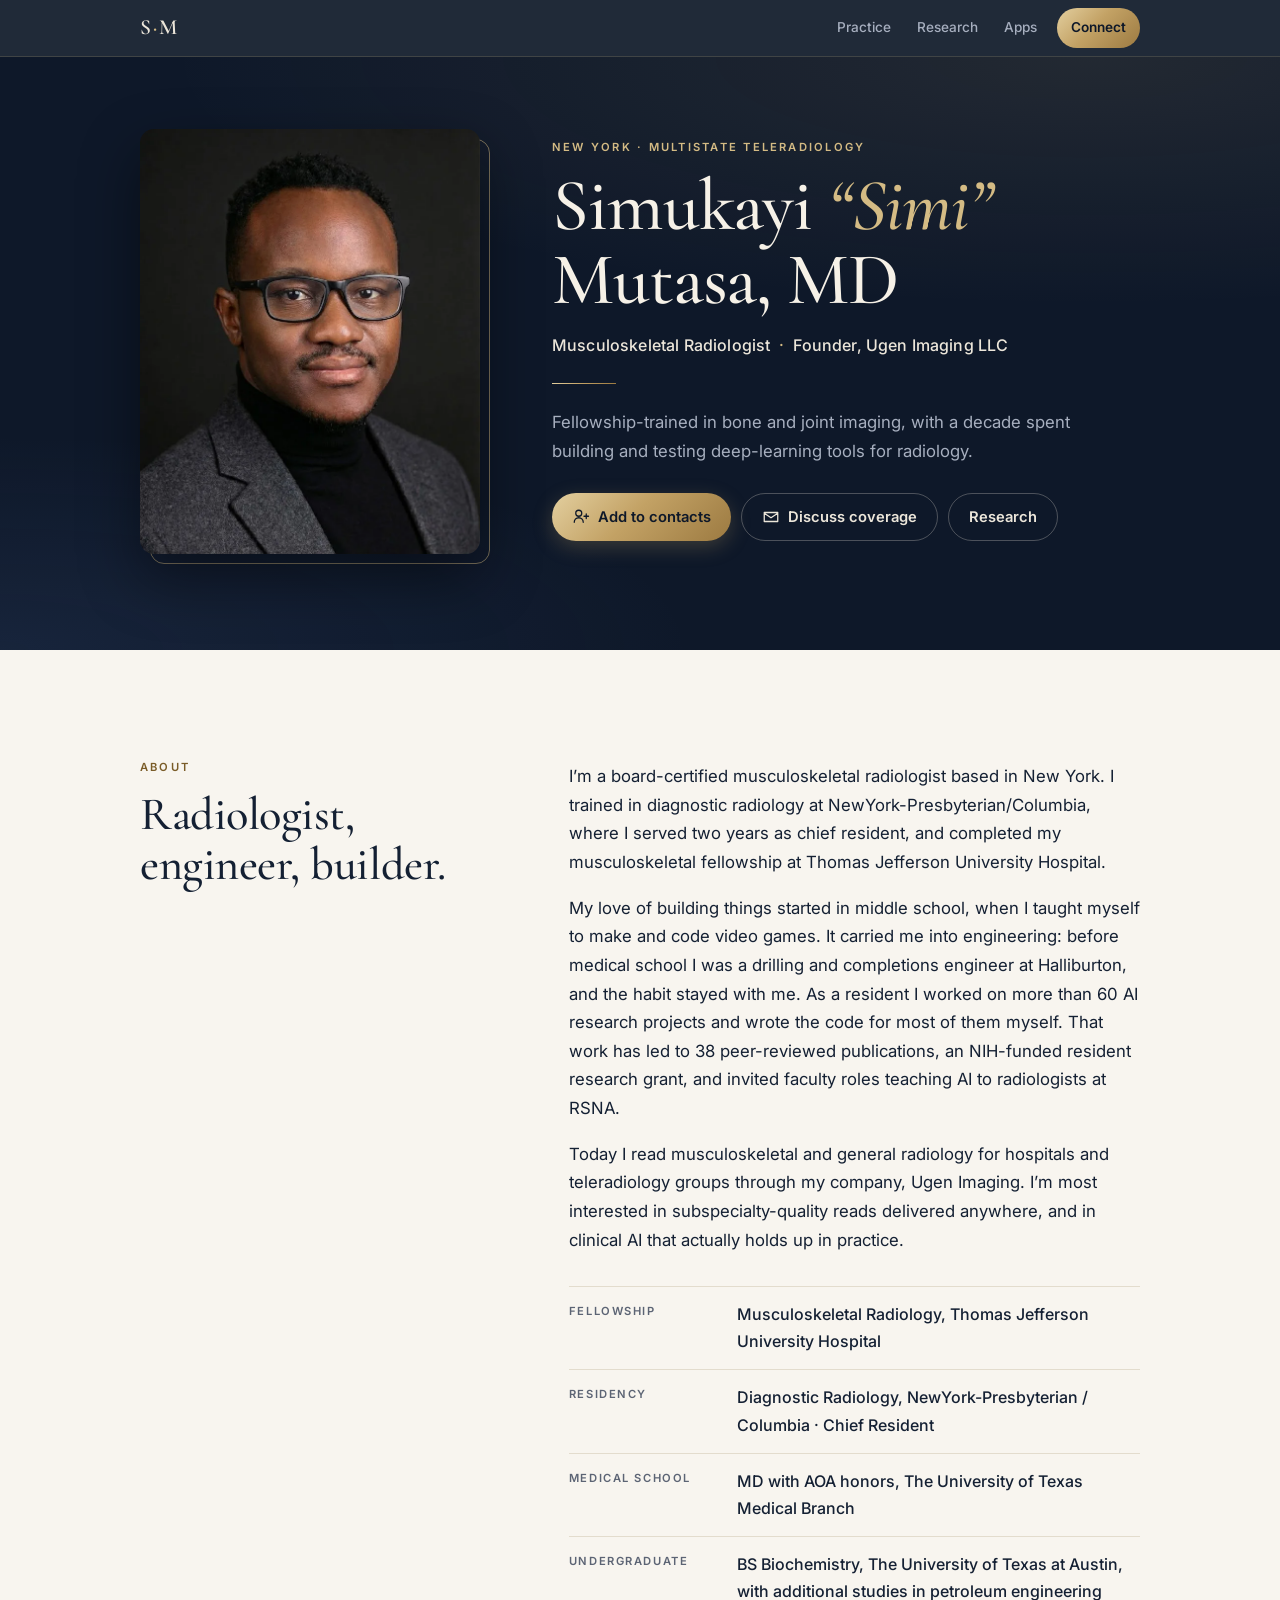
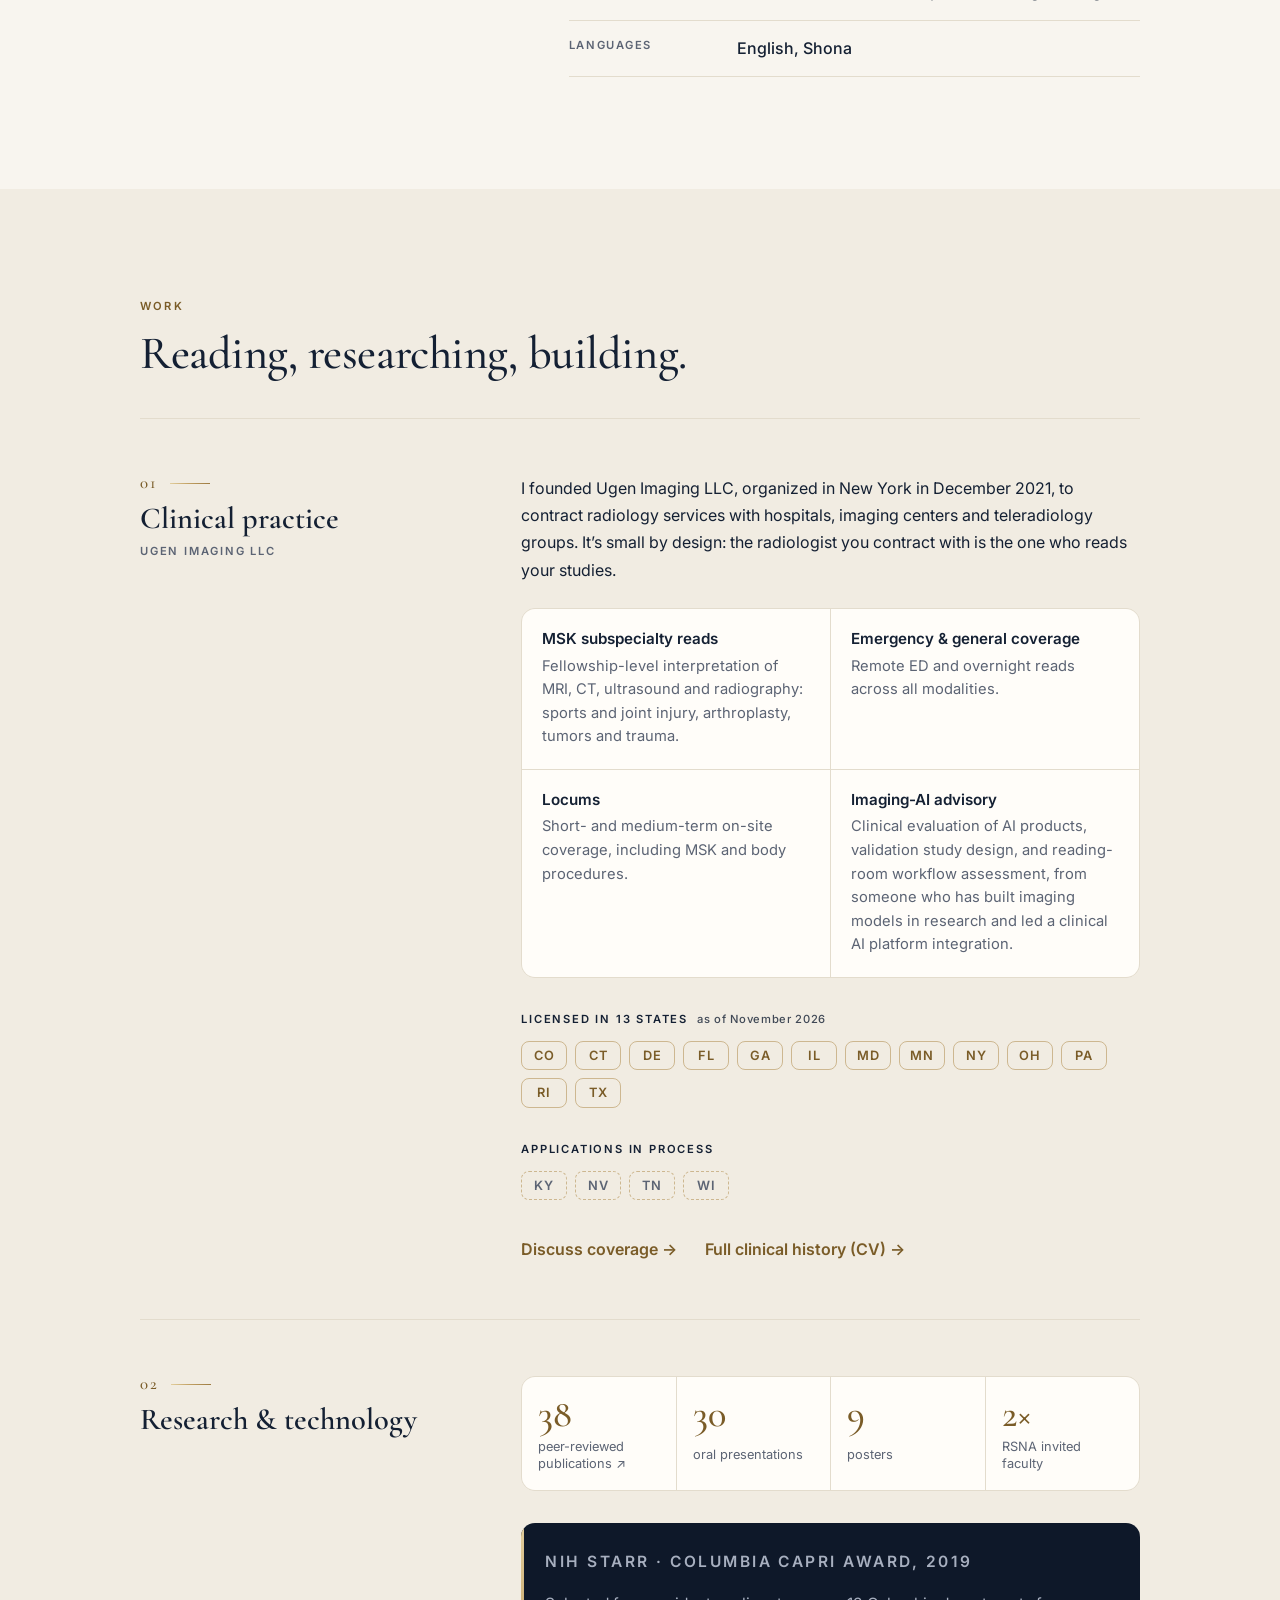
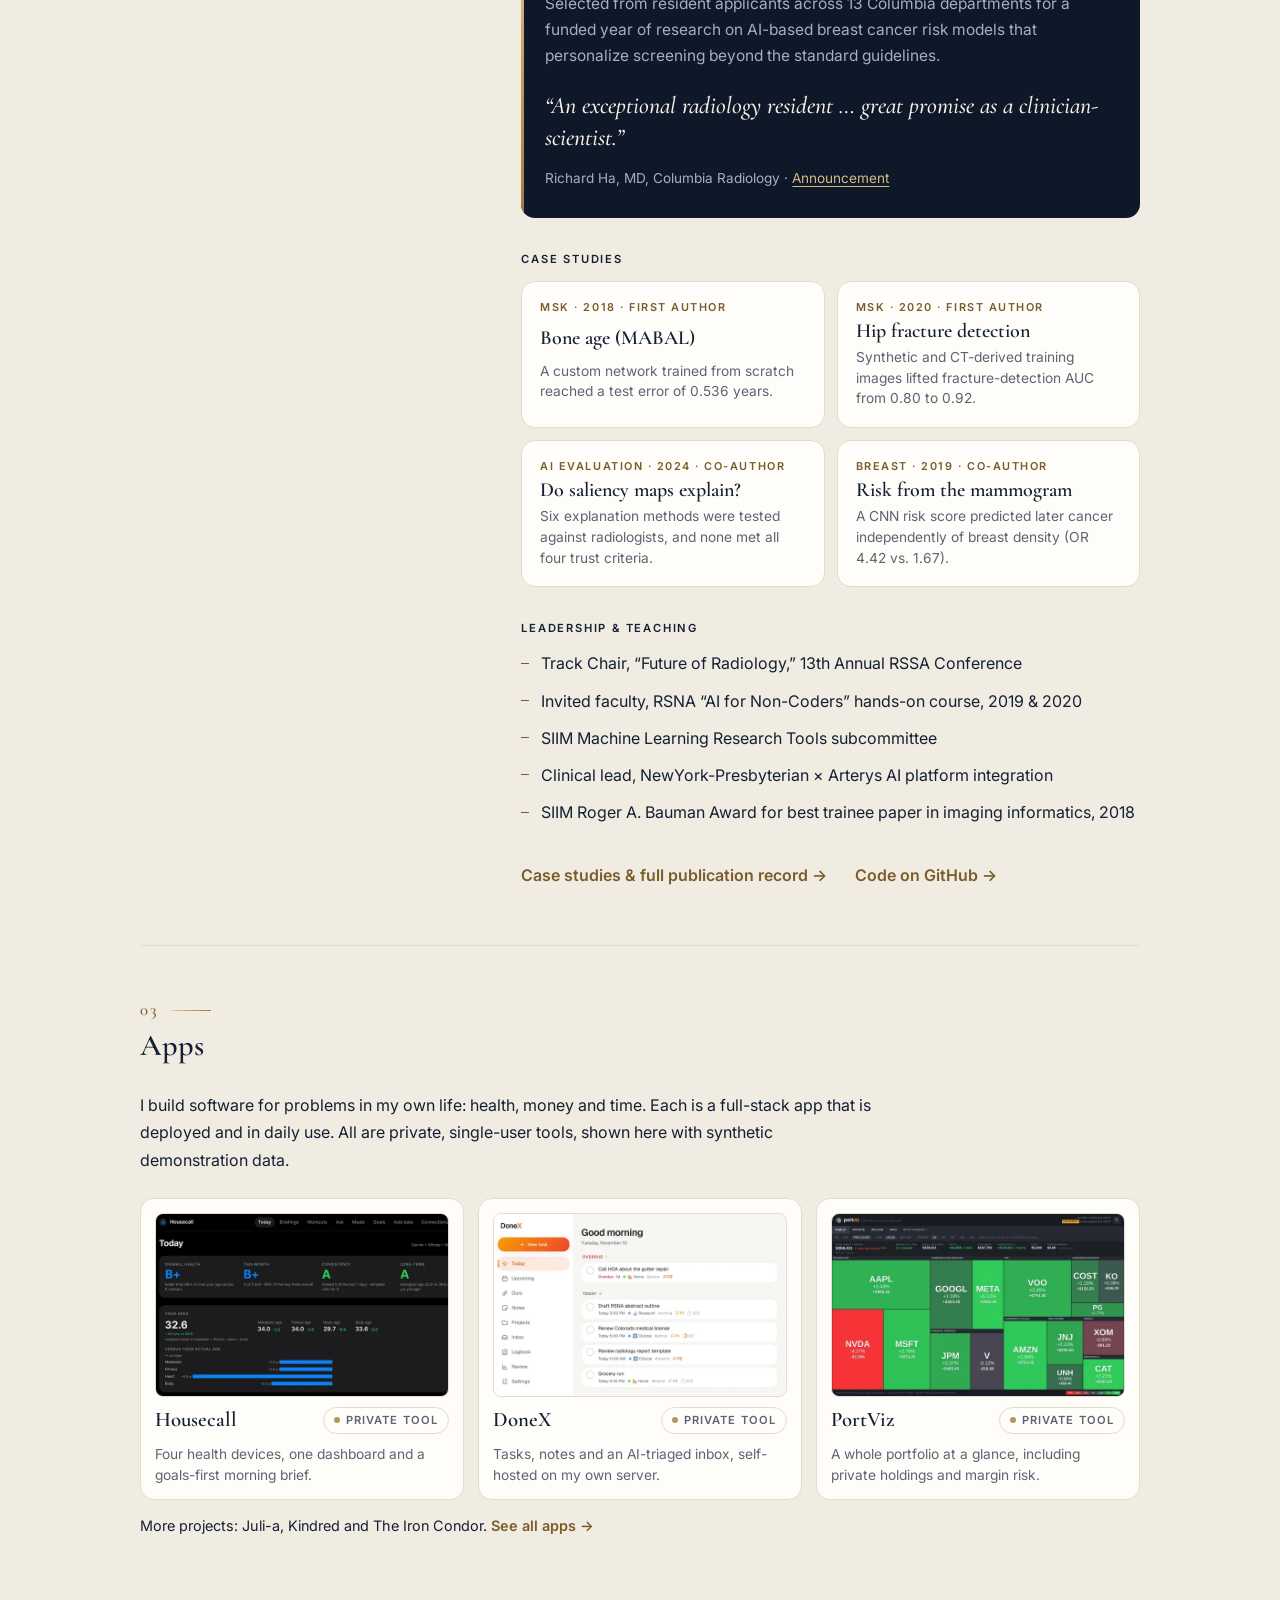
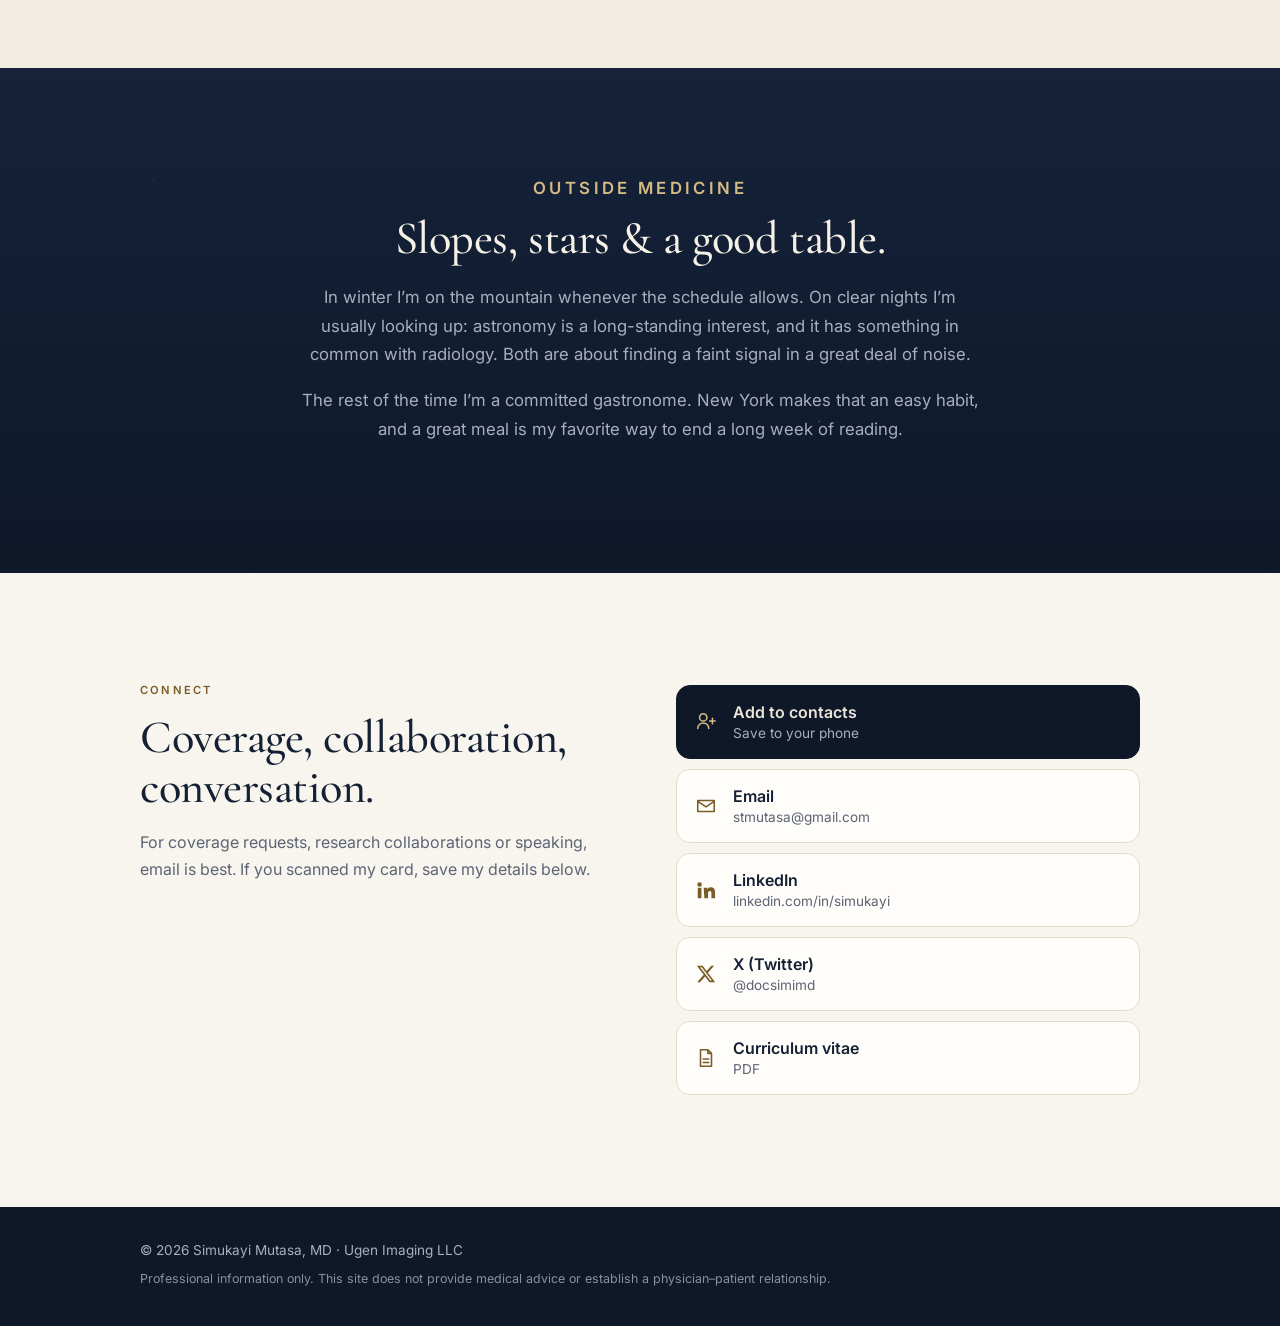
==== commit da6d4411: "Portfolio, research case studies, navigation and accessibility pass - apps.html: three featured proj" ====
--- a/index.html
+++ b/index.html
@@ -6,19 +6,28 @@
   <title>Simukayi Mutasa, MD</title>
   <meta name="description" content="Simukayi “Simi” Mutasa, MD: board-certified musculoskeletal radiologist, imaging-AI researcher, and founder of Ugen Imaging LLC in New York.">
   <meta name="theme-color" content="#0e1829">
-  <link rel="canonical" href="https://stmutasa.github.io/WebPage/">
-  <meta property="og:type" content="profile">
-  <meta property="og:title" content="Simukayi “Simi” Mutasa, MD">
-  <meta property="og:description" content="Musculoskeletal Radiologist · Founder, Ugen Imaging LLC">
-  <meta property="og:url" content="https://stmutasa.github.io/WebPage/">
-  <meta property="og:image" content="https://stmutasa.github.io/WebPage/assets/headshot.jpg">
-  <meta name="twitter:card" content="summary">
   <link rel="icon" href="data:image/svg+xml,%3Csvg xmlns='http://www.w3.org/2000/svg' viewBox='0 0 64 64'%3E%3Crect width='64' height='64' rx='14' fill='%230e1829'/%3E%3Ctext x='32' y='42' font-family='Georgia,serif' font-size='27' fill='%23d4bb84' text-anchor='middle'%3ESM%3C/text%3E%3C/svg%3E">
   <link rel="apple-touch-icon" href="assets/headshot.jpg">
   <link rel="preconnect" href="https://fonts.googleapis.com">
   <link rel="preconnect" href="https://fonts.gstatic.com" crossorigin>
   <link href="https://fonts.googleapis.com/css2?family=Cormorant+Garamond:ital,wght@0,500;0,600;1,500&family=Inter:wght@400;500;600&display=swap" rel="stylesheet">
   <link rel="stylesheet" href="styles.css">
+  <link rel="canonical" href="https://stmutasa.github.io/WebPage/">
+  <meta property="og:site_name" content="Simukayi Mutasa, MD">
+  <meta property="og:type" content="website">
+  <meta property="og:title" content="Simukayi “Simi” Mutasa, MD">
+  <meta property="og:description" content="Musculoskeletal radiologist and founder of Ugen Imaging LLC. Multistate teleradiology, imaging-AI research and private software projects.">
+  <meta property="og:url" content="https://stmutasa.github.io/WebPage/">
+  <meta property="og:image" content="https://stmutasa.github.io/WebPage/assets/og/home.png">
+  <meta property="og:image:width" content="1200">
+  <meta property="og:image:height" content="630">
+  <meta name="twitter:card" content="summary_large_image">
+  <meta name="twitter:site" content="@docsimimd">
+  <meta name="twitter:title" content="Simukayi “Simi” Mutasa, MD">
+  <meta name="twitter:description" content="Musculoskeletal radiologist and founder of Ugen Imaging LLC. Multistate teleradiology, imaging-AI research and private software projects.">
+  <meta name="twitter:image" content="https://stmutasa.github.io/WebPage/assets/og/home.png">
+  <script>document.documentElement.classList.add('js')</script>
+  <script src="site.js" defer></script>
   <script type="application/ld+json">
   {
     "@context": "https://schema.org",
@@ -46,12 +55,15 @@
 
   <header class="topbar">
     <div class="wrap topbar-inner">
-      <a class="mark" href="#top" aria-label="Home">S<span>·</span>M</a>
+      <a class="mark" href="./" aria-label="Simukayi Mutasa, MD: home">S<span>·</span>M</a>
       <nav aria-label="Primary">
-        <a href="#about">About</a>
-        <a href="#work">Work</a>
-        <a href="research.html">Research</a>
-        <a class="nav-pill" href="#connect">Connect</a>
+        <button class="menu-btn" type="button" aria-expanded="false" aria-controls="nav-links"><svg aria-hidden="true" viewBox="0 0 24 24"><path d="M4 7h16M4 12h16M4 17h16"/></svg>Menu</button>
+        <ul class="nav-links" id="nav-links">
+          <li><a href="./#practice">Practice</a></li>
+          <li><a href="research.html">Research</a></li>
+          <li><a href="apps.html">Apps</a></li>
+        </ul>
+        <a class="nav-pill" href="./#connect">Connect</a>
       </nav>
     </div>
   </header>
@@ -68,7 +80,7 @@
         </figure>
 
         <div class="hero-copy">
-          <p class="eyebrow">New York · Teleradiology nationwide</p>
+          <p class="eyebrow">New York · Multistate teleradiology</p>
           <h1>Simukayi <span class="nick">“Simi”</span> Mutasa, <span class="md">MD</span></h1>
           <p class="role"><span class="nw">Musculoskeletal Radiologist</span> <span class="dot" aria-hidden="true">·</span> <span class="nw">Founder, Ugen Imaging LLC</span></p>
           <hr class="rule">
@@ -122,7 +134,7 @@
             <div><dt>Fellowship</dt><dd>Musculoskeletal Radiology, Thomas Jefferson University Hospital</dd></div>
             <div><dt>Residency</dt><dd>Diagnostic Radiology, NewYork-Presbyterian / Columbia · Chief Resident</dd></div>
             <div><dt>Medical school</dt><dd>MD with AOA honors, The University of Texas Medical Branch</dd></div>
-            <div><dt>Undergraduate</dt><dd>BS Biochemistry, Engineering, The University of Texas at Austin</dd></div>
+            <div><dt>Undergraduate</dt><dd>BS Biochemistry, The University of Texas at Austin, with additional studies in petroleum engineering</dd></div>
             <div><dt>Languages</dt><dd>English, Shona</dd></div>
           </dl>
         </div>
@@ -136,22 +148,22 @@
         <h2 class="section-title">Reading, researching, building.</h2>
 
         <!-- 01 Clinical practice -->
-        <article class="thread">
+        <article class="thread" id="practice">
           <div class="thread-head">
             <span class="num">01</span>
             <h3>Clinical practice <span class="sub-h">Ugen Imaging LLC</span></h3>
           </div>
           <div class="thread-body">
             <p>
-              I founded Ugen Imaging in New York in 2021 to contract radiology services with hospitals,
-              imaging centers and teleradiology groups. It’s small by design: the radiologist you contract
+              I founded Ugen Imaging LLC, organized in New York in December 2021, to contract radiology services
+              with hospitals, imaging centers and teleradiology groups. It’s small by design: the radiologist you contract
               with is the one who reads your studies.
             </p>
             <div class="services">
               <div><h4>MSK subspecialty reads</h4><p>Fellowship-level interpretation of MRI, CT, ultrasound and radiography: sports and joint injury, arthroplasty, tumors and trauma.</p></div>
               <div><h4>Emergency &amp; general coverage</h4><p>Remote ED and overnight reads across all modalities.</p></div>
               <div><h4>Locums</h4><p>Short- and medium-term on-site coverage, including MSK and body procedures.</p></div>
-              <div><h4>Imaging-AI advisory</h4><p>Clinical evaluation of AI products, validation study design, and reading-room workflow assessment, from someone who has built and deployed these tools.</p></div>
+              <div><h4>Imaging-AI advisory</h4><p>Clinical evaluation of AI products, validation study design, and reading-room workflow assessment, from someone who has built imaging models in research and led a clinical AI platform integration.</p></div>
             </div>
             <p class="label">Licensed in 13 states <span class="asof">as of November 2026</span></p>
             <ul class="states" aria-label="Active state medical licenses">
@@ -195,25 +207,13 @@
               </figcaption>
             </figure>
 
-            <p class="label">Selected work</p>
-            <ol class="selected">
-              <li>
-                <a href="https://doi.org/10.1007/s10278-020-00364-8">Automated femoral neck fracture detection and classification</a>
-                <span><em>J Digit Imaging</em> 2020 · covered by <a href="https://www.healthimaging.com/topics/artificial-intelligence/ai-hip-fractures-emergency-radiology-triage">Health Imaging</a></span>
-              </li>
-              <li>
-                <a href="https://doi.org/10.1007/s10278-024-01136-4">Gradient-based saliency maps are not trustworthy explanations of MSK AI diagnoses</a>
-                <span><em>J Imaging Inform Med</em> 2024</span>
-              </li>
-              <li>
-                <a href="https://doi.org/10.1016/j.rcl.2021.07.011">Clinical artificial intelligence applications: musculoskeletal</a>
-                <span><em>Radiol Clin North Am</em> 2021</span>
-              </li>
-              <li>
-                <a href="https://doi.org/10.1007/s10278-018-0053-3">MABAL: a deep-learning architecture for machine-assisted bone age labeling</a>
-                <span><em>J Digit Imaging</em> 2018</span>
-              </li>
-            </ol>
+            <p class="label">Case studies</p>
+            <ul class="case-preview">
+              <li><a href="research.html#case-bone-age"><span class="k">MSK · 2018 · First author</span><span class="h">Bone age (MABAL)</span><span class="r">A custom network trained from scratch reached a test error of 0.536 years.</span></a></li>
+              <li><a href="research.html#case-hip-fracture"><span class="k">MSK · 2020 · First author</span><span class="h">Hip fracture detection</span><span class="r">Synthetic and CT-derived training images lifted fracture-detection AUC from 0.80 to 0.92.</span></a></li>
+              <li><a href="research.html#case-saliency"><span class="k">AI evaluation · 2024 · Co-author</span><span class="h">Do saliency maps explain?</span><span class="r">Six explanation methods were tested against radiologists, and none met all four trust criteria.</span></a></li>
+              <li><a href="research.html#case-breast-risk"><span class="k">Breast · 2019 · Co-author</span><span class="h">Risk from the mammogram</span><span class="r">A CNN risk score predicted later cancer independently of breast density (OR 4.42 vs. 1.67).</span></a></li>
+            </ul>
 
             <p class="label">Leadership &amp; teaching</p>
             <ul class="plain">
@@ -225,7 +225,7 @@
             </ul>
 
             <div class="thread-links">
-              <a class="arrow" href="research.html">Full publications, talks &amp; posters</a>
+              <a class="arrow" href="research.html#case-studies">Case studies &amp; full publication record</a>
               <a class="arrow" href="https://github.com/stmutasa">Code on GitHub</a>
             </div>
           </div>
@@ -240,65 +240,15 @@
           <div class="thread-body">
             <p>
               I build software for problems in my own life: health, money and time. Each is a full-stack app
-              that is deployed and in use, and most put AI at the core rather than bolting it on. All are
-              private, single-user tools.
+              that is deployed and in daily use. All are private, single-user tools, shown here with synthetic
+              demonstration data.
             </p>
-            <ul class="apps">
-              <li class="app">
-                <img src="assets/apps/housecall.png" width="64" height="64" alt="" loading="lazy">
-                <div>
-                  <h4>Housecall</h4>
-                  <p class="tagline">Your doctor in the family.</p>
-                  <p>Pulls Whoop, Garmin, Withings and Omron data into one dashboard and writes a goals-first health brief every morning, delivered as a push notification. Meals are logged by photo or text and analyzed by AI.</p>
-                  <p class="stack">Next.js · Prisma · Android (Capacitor) · Claude Vision</p>
-                </div>
-              </li>
-              <li class="app">
-                <img src="assets/apps/juli-a.png" width="64" height="64" alt="" loading="lazy">
-                <div>
-                  <h4>Juli-a</h4>
-                  <p class="tagline">A health companion built around the cycle.</p>
-                  <p>Puts the menstrual cycle at the center of training, nutrition, fasting, supplements and mood, with a weekly AI plan that explains the why behind every recommendation. It replaced a spreadsheet that had been kept since 2018.</p>
-                  <p class="stack">Expo / React Native · iOS TestFlight · Fastify · Postgres</p>
-                </div>
-              </li>
-              <li class="app">
-                <img src="assets/apps/kindred.png" width="64" height="64" alt="" loading="lazy">
-                <div>
-                  <h4>Kindred</h4>
-                  <p class="tagline">Keep the people you meet.</p>
-                  <p>A personal relationship CRM. Capture who you met and what you talked about, get nudged to follow up at the right cadence, and get AI-drafted messages and pre-meeting briefs. Success is measured by turning a first meeting into a second.</p>
-                  <p class="stack">Next.js · Google sign-in &amp; sync · Web push</p>
-                </div>
-              </li>
-              <li class="app">
-                <img src="assets/apps/donex.png" width="64" height="64" alt="" loading="lazy">
-                <div>
-                  <h4>DoneX</h4>
-                  <p class="tagline">An AI task companion.</p>
-                  <p>Tasks, notes and a voice assistant, plus a morning briefing and a one-tap day plan. A unified inbox triages Gmail and text messages into to-dos. It’s self-hosted as a single container.</p>
-                  <p class="stack">Next.js · SQLite · Installable PWA</p>
-                </div>
-              </li>
-              <li class="app">
-                <img src="assets/apps/portviz.png" width="64" height="64" alt="" loading="lazy">
-                <div>
-                  <h4>PortViz</h4>
-                  <p class="tagline">Portfolio visualization.</p>
-                  <p>A treemap of public holdings colored by return, a pre-IPO register marked to secondary-market prices, and a 1–10 margin-risk score. The arithmetic is deterministic; AI is used only for judgment and weekly price research.</p>
-                  <p class="stack">Python / FastAPI · dependency-free JS · PWA</p>
-                </div>
-              </li>
-              <li class="app">
-                <img src="assets/apps/iron-condor.png" width="64" height="64" alt="" loading="lazy">
-                <div>
-                  <h4>The Iron Condor</h4>
-                  <p class="tagline">An options trading desk.</p>
-                  <p>Live charts and technicals for a watchlist, plus a daily briefing in which Claude and ChatGPT each write an independent take, review the other’s, and an arbiter model reconciles them into one read.</p>
-                  <p class="stack">Next.js · multi-model AI pipeline · Android PWA</p>
-                </div>
-              </li>
-            </ul>
+            <ul class="app-preview">
+              <li><a href="apps.html#housecall"><span class="thumb"><picture><source srcset="assets/apps/shots/housecall-thumb.webp" type="image/webp"><img src="assets/apps/shots/housecall-thumb.jpg" width="640" height="400" alt="" loading="lazy"></picture></span><span class="row"><span class="h">Housecall</span><span class="badge">Private tool</span></span><span class="r">Four health devices, one dashboard and a goals-first morning brief.</span></a></li>
+              <li><a href="apps.html#donex"><span class="thumb"><picture><source srcset="assets/apps/shots/donex-thumb.webp" type="image/webp"><img src="assets/apps/shots/donex-thumb.jpg" width="640" height="400" alt="" loading="lazy"></picture></span><span class="row"><span class="h">DoneX</span><span class="badge">Private tool</span></span><span class="r">Tasks, notes and an AI-triaged inbox, self-hosted on my own server.</span></a></li>
+              <li><a href="apps.html#portviz"><span class="thumb"><picture><source srcset="assets/apps/shots/portviz-thumb.webp" type="image/webp"><img src="assets/apps/shots/portviz-thumb.jpg" width="640" height="400" alt="" loading="lazy"></picture></span><span class="row"><span class="h">PortViz</span><span class="badge">Private tool</span></span><span class="r">A whole portfolio at a glance, including private holdings and margin risk.</span></a></li>
+            </ul>
+            <p class="more-inline">More projects: Juli-a, Kindred and The Iron Condor. <a class="arrow" href="apps.html">See all apps</a></p>
           </div>
         </article>
       </div>
@@ -374,6 +324,5 @@
       <p class="fine">Professional information only. This site does not provide medical advice or establish a physician–patient relationship.</p>
     </div>
   </footer>
-  <script>document.getElementById('yr').textContent = new Date().getFullYear();</script>
 </body>
 </html>
--- a/styles.css
+++ b/styles.css
@@ -23,6 +23,7 @@
   --card: var(--paper);
   --text: var(--ink);
   --accent: var(--gold);
+  --focus: #6e5222;          /* focus ring on ivory: >5:1 against background */
 
   --serif: "Cormorant Garamond", "Iowan Old Style", Georgia, serif;
   --sans: "Inter", system-ui, -apple-system, "Segoe UI", Roboto, sans-serif;
@@ -39,6 +40,7 @@
     --muted: #a7afbf;
     --line: #26344d;
     --accent: var(--gold-hi);
+    --focus: var(--gold-hi);
   }
 }
 
@@ -48,8 +50,9 @@
 @media (prefers-reduced-motion: reduce) { html { scroll-behavior: auto; } * { transition: none !important; } }
 body {
   margin: 0; background: var(--bg); color: var(--text);
-  font: 400 16px/1.7 var(--sans);
+  font: 400 1rem/1.7 var(--sans);
   -webkit-font-smoothing: antialiased; text-rendering: optimizeLegibility;
+  overflow-wrap: anywhere;
 }
 img { max-width: 100%; display: block; }
 h1, h2, h3, h4 { margin: 0; font-weight: 600; line-height: 1.1; }
@@ -59,7 +62,10 @@
 p { margin: 0 0 1.1rem; }
 a { color: var(--accent); text-underline-offset: 3px; text-decoration-thickness: 1px; }
 a:hover { text-decoration-thickness: 2px; }
-:focus-visible { outline: 2px solid var(--gold-hi); outline-offset: 3px; border-radius: 6px; }
+:focus-visible { outline: 3px solid var(--focus); outline-offset: 3px; border-radius: 6px; }
+/* Navy surfaces get the bright brass ring */
+.topbar, .hero, .page-hero, .feature, .personal, .footer, .nav-links { --focus: var(--gold-hi); }
+.sr-only { position: absolute; width: 1px; height: 1px; padding: 0; margin: -1px; overflow: hidden; clip: rect(0 0 0 0); white-space: nowrap; border: 0; }
 svg { width: 18px; height: 18px; fill: none; stroke: currentColor; stroke-width: 1.7; stroke-linecap: round; stroke-linejoin: round; flex: none; }
 svg.fill { fill: currentColor; stroke: none; }
 
@@ -86,21 +92,37 @@
   backdrop-filter: blur(12px); -webkit-backdrop-filter: blur(12px);
   border-bottom: 1px solid rgba(212, 187, 132, .18);
 }
-.topbar-inner { height: 56px; display: flex; align-items: center; justify-content: space-between; }
+.topbar-inner { min-height: 56px; display: flex; flex-wrap: wrap; align-items: center; justify-content: space-between; gap: 6px 10px; padding-top: 6px; padding-bottom: 6px; }
+.topbar nav { flex-wrap: wrap; justify-content: flex-end; }
 .mark { font: 600 1.35rem/1 var(--serif); color: var(--on-navy); text-decoration: none; letter-spacing: .04em; }
 .mark span { color: var(--gold-hi); padding: 0 1px; }
-.topbar nav { display: flex; align-items: center; gap: 2px; }
-.topbar nav a {
-  color: var(--on-navy-muted); text-decoration: none; font-size: .85rem; font-weight: 500;
-  padding: 8px 12px; border-radius: 999px;
-}
-.topbar nav a:hover { color: var(--on-navy); }
-.topbar .nav-pill { color: var(--navy); background: var(--gold-grad); }
-.topbar .nav-pill:hover { color: var(--navy); filter: brightness(1.06); }
-@media (max-width: 600px) {
-  .topbar nav a { padding: 8px 9px; font-size: .82rem; }
-  .topbar nav a[href$="#about"] { display: none; }
-  .topbar .nav-pill { margin-left: 4px; padding: 8px 13px; }
+.topbar nav { display: flex; align-items: center; gap: 4px; }
+.nav-links { list-style: none; margin: 0; padding: 0; display: flex; align-items: center; gap: 2px; }
+.nav-links a, .menu-btn {
+  color: var(--on-navy-muted); text-decoration: none; font: 500 .85rem/1 var(--sans);
+  padding: 10px 12px; border-radius: 999px; display: inline-flex; align-items: center; min-height: 40px;
+}
+.nav-links a:hover, .nav-links a[aria-current="page"] { color: var(--on-navy); }
+.nav-links a[aria-current="page"] { box-shadow: inset 0 -2px 0 var(--gold-hi); border-radius: 0; }
+.menu-btn { display: none; background: none; border: 1px solid rgba(236,230,218,.25); cursor: pointer; gap: 8px; color: var(--on-navy); }
+.menu-btn svg { width: 16px; height: 16px; }
+.topbar .nav-pill {
+  color: var(--navy); background: var(--gold-grad); text-decoration: none; font: 600 .85rem/1 var(--sans);
+  padding: 10px 14px; border-radius: 999px; min-height: 40px; display: inline-flex; align-items: center; margin-left: 4px;
+}
+.topbar .nav-pill:hover { filter: brightness(1.06); }
+/* Compact menu on narrow screens (only when JS is available; without JS the links stay inline) */
+@media (max-width: 699px) {
+  .js .menu-btn { display: inline-flex; }
+  .js .nav-links {
+    display: none; position: absolute; left: 0; right: 0; top: 100%;
+    flex-direction: column; align-items: stretch; gap: 0; padding: 8px 12px 14px;
+    background: var(--navy); border-bottom: 1px solid rgba(212,187,132,.25); box-shadow: 0 18px 30px rgba(0,0,0,.35);
+  }
+  .js .nav-links.open { display: flex; }
+  .js .nav-links a { padding: 14px 12px; font-size: 1rem; border-radius: 10px; min-height: 48px; }
+  .js .nav-links a[aria-current="page"] { box-shadow: none; color: var(--gold-hi); }
+  html:not(.js) .nav-links a { padding: 8px 7px; font-size: .8rem; }
 }
 
 /* ===================== Hero ===================== */
@@ -128,9 +150,10 @@
 }
 .hero h1 .nick { font-style: italic; color: var(--gold-hi); }
 .hero h1 .md { white-space: nowrap; }
+@media (max-width: 380px) { .hero h1 .md { white-space: normal; } }
 .role { margin: 1rem 0 0; font-size: 1rem; font-weight: 500; color: var(--on-navy); letter-spacing: .01em; }
 .role .dot { color: var(--gold-hi); padding: 0 .3em; }
-.role .nw { white-space: nowrap; }
+.role .nw { display: inline-block; max-width: 100%; }
 .rule { width: 64px; height: 1px; border: 0; background: var(--gold-grad); margin: 1.5rem 0; }
 .hero-lede { color: var(--on-navy-muted); font-size: 1.05rem; max-width: 34em; }
 .hero-actions { display: flex; flex-wrap: wrap; gap: 10px; margin-top: 1.75rem; }
@@ -373,3 +396,117 @@
 
 .stats .stat-link { display: grid; gap: 4px; text-decoration: none; color: inherit; }
 .stats li:has(.stat-link):hover { background: color-mix(in srgb, var(--card) 92%, var(--accent)); }
+
+/* ===================== Case studies ===================== */
+.case-grid { display: grid; gap: 18px; }
+.case {
+  background: var(--card); border: 1px solid var(--line); border-radius: var(--r);
+  padding: 24px 20px; display: grid; gap: 18px; scroll-margin-top: 80px;
+}
+@media (min-width: 900px) { .case { grid-template-columns: 1.35fr 1fr; gap: 36px; padding: 32px; align-items: start; } }
+.case-tag { font: 600 .7rem/1.4 var(--sans); letter-spacing: .14em; text-transform: uppercase; color: var(--accent); margin-bottom: .5rem; }
+.case h3 { font-size: clamp(1.45rem, 4.4vw, 1.8rem); margin-bottom: 1rem; }
+.case dl { margin: 0; display: grid; gap: 12px; }
+.case dt { font: 600 .68rem/1.4 var(--sans); letter-spacing: .14em; text-transform: uppercase; color: var(--muted); }
+.case dd { margin: 2px 0 0; font-size: .95rem; line-height: 1.6; }
+.case .links { display: flex; flex-wrap: wrap; gap: 8px 20px; margin-top: 4px; font-size: .9rem; }
+.case figure { margin: 0; background: var(--bg); border: 1px solid var(--line); border-radius: 12px; padding: 16px; }
+.case figcaption { font-size: .8rem; color: var(--muted); margin-top: 10px; line-height: 1.5; }
+.case figure svg { width: 100%; height: auto; display: block; overflow: visible; stroke: none; }
+.viz-text { fill: var(--text); font: 500 12px var(--sans); }
+.viz-muted { fill: var(--muted); font: 500 11px var(--sans); }
+.viz-bar { fill: var(--accent); }
+.viz-bar-2 { fill: color-mix(in srgb, var(--accent) 45%, var(--bg)); }
+.viz-line { stroke: var(--line); stroke-width: 1; }
+.viz-box { fill: var(--card); stroke: var(--accent); stroke-width: 1.2; }
+.viz-arrow { stroke: var(--muted); stroke-width: 1.4; fill: none; }
+.viz-mark { fill: var(--text); }
+.case-preview { list-style: none; margin: 0; padding: 0; display: grid; gap: 12px; }
+@media (min-width: 640px) { .case-preview { grid-template-columns: 1fr 1fr; } }
+.case-preview a {
+  display: grid; gap: 4px; height: 100%; padding: 18px; border-radius: var(--r); background: var(--card);
+  border: 1px solid var(--line); text-decoration: none; color: var(--text); transition: border-color .15s, transform .15s;
+}
+.case-preview a:hover { border-color: var(--accent); transform: translateY(-1px); }
+.case-preview .k { font: 600 .68rem/1.4 var(--sans); letter-spacing: .14em; text-transform: uppercase; color: var(--accent); }
+.case-preview .h { font: 600 1.25rem/1.2 var(--serif); }
+.case-preview .r { font-size: .86rem; color: var(--muted); line-height: 1.5; }
+
+/* ===================== Publication filters ===================== */
+.filters { display: flex; flex-wrap: wrap; gap: 8px; margin: 0 0 1rem; }
+.filters button {
+  font: 500 .84rem/1 var(--sans); padding: 10px 14px; min-height: 40px; border-radius: 999px; cursor: pointer;
+  background: var(--card); color: var(--text); border: 1px solid var(--line);
+}
+.filters button[aria-pressed="true"] { background: var(--navy); color: var(--on-navy); border-color: var(--navy); }
+@media (prefers-color-scheme: dark) { .filters button[aria-pressed="true"] { background: var(--gold-hi); color: var(--navy); border-color: var(--gold-hi); } }
+.filter-status { font-size: .85rem; color: var(--muted); margin: 0 0 .5rem; min-height: 1.4em; }
+[hidden] { display: none !important; }
+
+/* ===================== App portfolio ===================== */
+.badge {
+  display: inline-flex; max-width: 100%; white-space: normal; align-items: center; gap: 6px; font: 600 .7rem/1 var(--sans); letter-spacing: .1em;
+  text-transform: uppercase; padding: 6px 10px; border-radius: 999px; color: var(--muted);
+  border: 1px solid var(--line); background: var(--card); line-height: 1.2;
+}
+.badge::before { content: ""; width: 6px; height: 6px; border-radius: 50%; background: var(--gold-deco); }
+.project { display: grid; gap: 24px; padding: 40px 0; border-top: 1px solid var(--line); scroll-margin-top: 72px; }
+.project:first-of-type { border-top: 0; padding-top: 8px; }
+@media (min-width: 900px) {
+  .project { grid-template-columns: 1fr 1.05fr; gap: 56px; align-items: start; padding: 56px 0; }
+  .project:nth-of-type(even) .shot { order: 2; }
+}
+.project-head { display: flex; align-items: center; gap: 14px; margin-bottom: 14px; flex-wrap: wrap; }
+.project-head img { width: 52px; height: 52px; border-radius: 22%; box-shadow: 0 2px 8px rgba(14,24,41,.16); }
+.project-head h2 { font-size: clamp(1.8rem, 5vw, 2.3rem); }
+.project .tagline { color: var(--accent); font-weight: 500; margin: 0 0 1.25rem; }
+.project dl { margin: 0; display: grid; gap: 14px; }
+.project dt { font: 600 .68rem/1.4 var(--sans); letter-spacing: .14em; text-transform: uppercase; color: var(--muted); }
+.project dd { margin: 3px 0 0; line-height: 1.65; }
+.project .stack { font-size: .8rem; color: var(--muted); margin-top: 18px; }
+.shot { margin: 0; }
+.shot img { width: 100%; height: auto; border-radius: 12px; border: 1px solid var(--line); box-shadow: 0 18px 40px rgba(14,24,41,.16); background: var(--card); }
+.shot.phone img { max-width: 320px; margin: 0 auto; border-radius: 22px; }
+.shot figcaption { font-size: .8rem; color: var(--muted); margin-top: 10px; text-align: center; }
+.shot-missing {
+  border: 1px dashed var(--line); border-radius: 12px; padding: 28px 20px; text-align: center; color: var(--muted); font-size: .9rem;
+}
+.more { list-style: none; margin: 0; padding: 0; display: grid; gap: 12px; }
+@media (min-width: 760px) { .more { grid-template-columns: repeat(3, 1fr); } }
+.more li { background: var(--card); border: 1px solid var(--line); border-radius: var(--r); padding: 18px; display: grid; gap: 8px; align-content: start; }
+.more .row { display: flex; align-items: center; gap: 12px; }
+.more img { width: 44px; height: 44px; border-radius: 22%; }
+.more h3 { font-size: 1.3rem; }
+.more p { margin: 0; font-size: .9rem; color: var(--muted); line-height: 1.55; }
+.more .stack { font-size: .74rem; }
+.app-preview { list-style: none; margin: 1.5rem 0 0; padding: 0; display: grid; gap: 14px; }
+@media (min-width: 760px) { .app-preview { grid-template-columns: repeat(3, 1fr); } }
+.app-preview a {
+  display: grid; gap: 10px; height: 100%; text-decoration: none; color: var(--text); background: var(--card);
+  border: 1px solid var(--line); border-radius: var(--r); padding: 14px; transition: border-color .15s, transform .15s;
+}
+.app-preview a:hover { border-color: var(--accent); transform: translateY(-1px); }
+.app-preview .thumb { aspect-ratio: 16 / 10; border-radius: 8px; overflow: hidden; background: var(--bg); border: 1px solid var(--line); }
+.app-preview .thumb img { width: 100%; height: 100%; object-fit: cover; object-position: top center; }
+.app-preview .thumb.icon-only { display: grid; place-items: center; }
+.app-preview .thumb.icon-only img { width: 72px; height: 72px; border-radius: 22%; object-fit: contain; }
+.app-preview .row { display: flex; align-items: center; justify-content: space-between; gap: 8px; }
+.app-preview .h { font: 600 1.3rem/1.1 var(--serif); }
+.app-preview .r { font-size: .86rem; color: var(--muted); line-height: 1.5; }
+.more-inline { margin-top: 14px; font-size: .9rem; color: var(--muted); }
+.draft-note { border-left: 3px solid var(--gold-deco); background: var(--card); padding: 12px 16px; border-radius: 8px; font-size: .9rem; }
+
+/* Phones in landscape / very short screens: put the portrait beside the name instead of behind it */
+@media (max-width: 859px) and (max-height: 520px) and (orientation: landscape) {
+  .hero { padding: 20px 0 32px; }
+  .hero-grid { grid-template-columns: 170px 1fr; gap: 28px; padding: 0 32px; align-items: center; }
+  .portrait::after { display: none; }
+  .portrait img { aspect-ratio: 687 / 859; max-height: none; border-radius: var(--r); object-position: 50% 0; }
+  .hero-copy { margin-top: 0; padding: 0; }
+  .hero h1 { font-size: 2.4rem; }
+  .rule, .hero-lede { display: none; }
+}
+.shot-link { display: block; border-radius: 12px; }
+@media (max-width: 600px) {
+  .shot img { max-width: 300px; margin: 0 auto; border-radius: 20px; }
+}
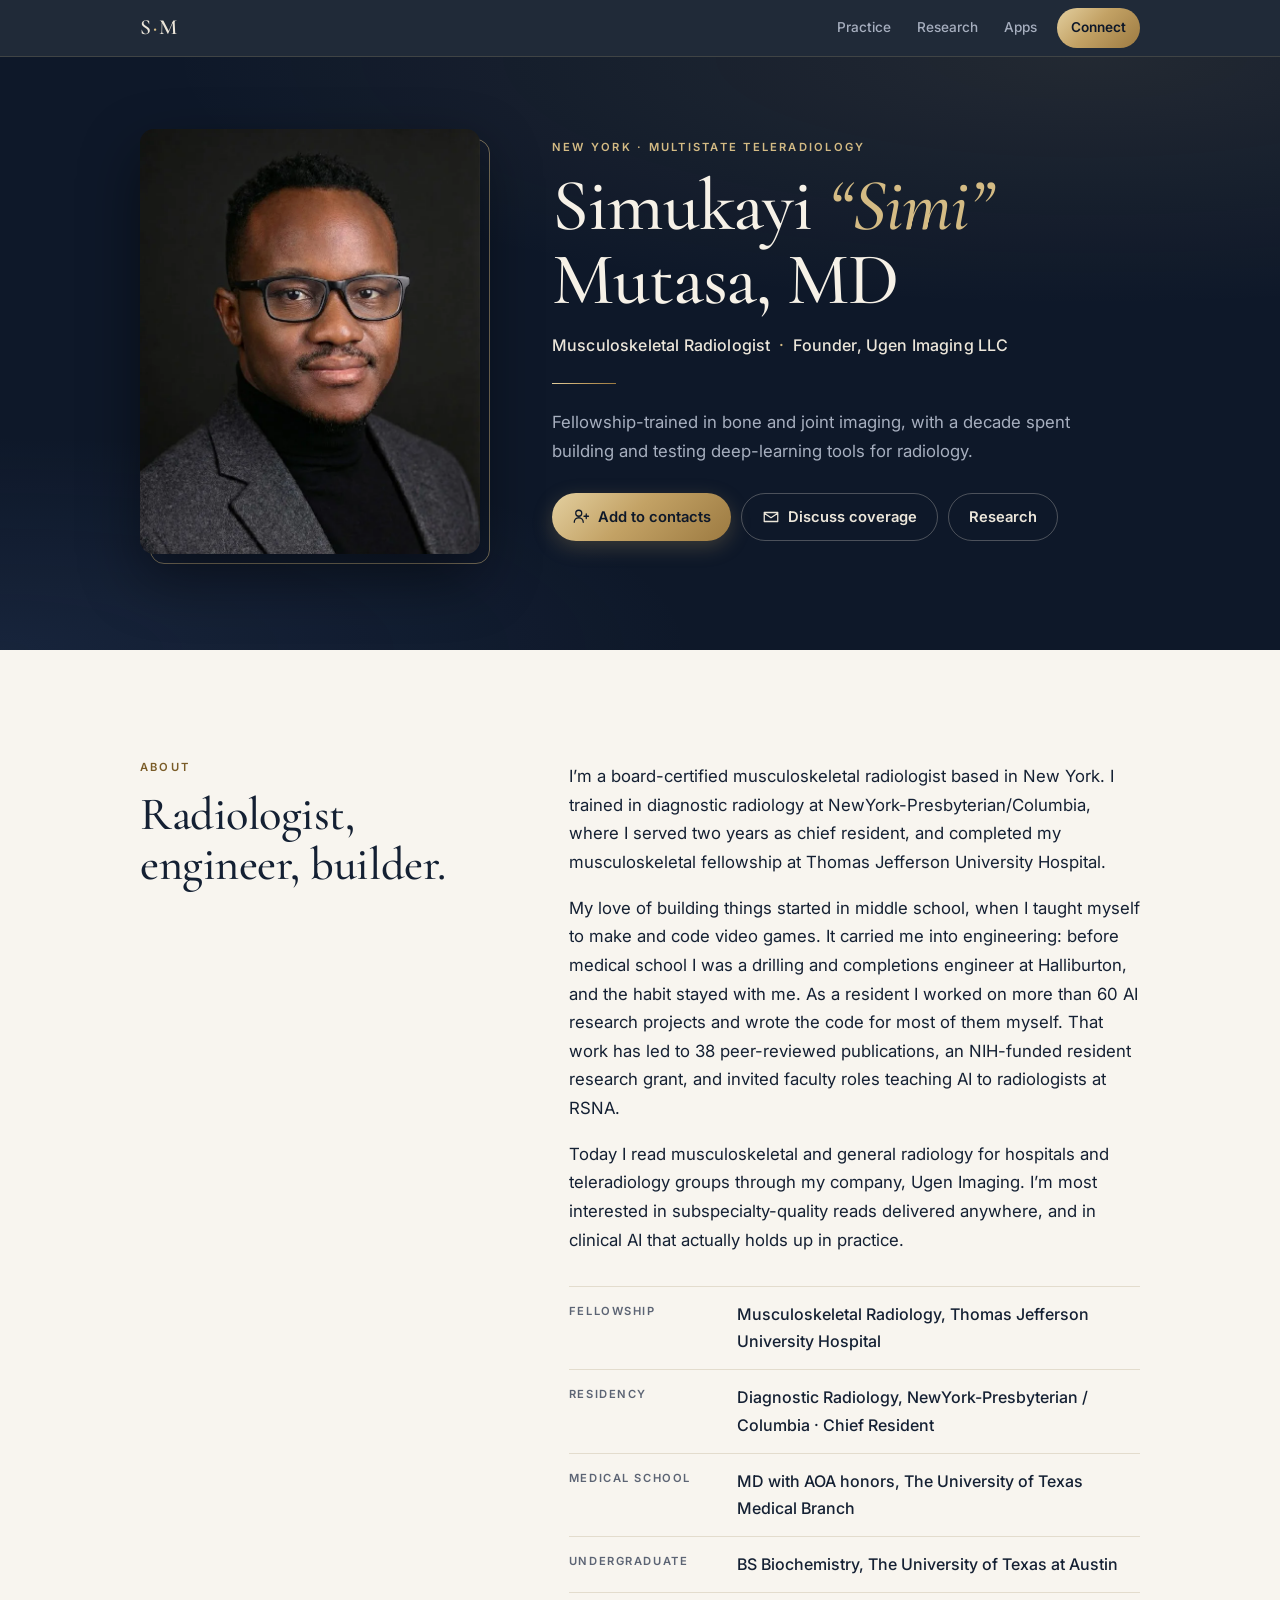
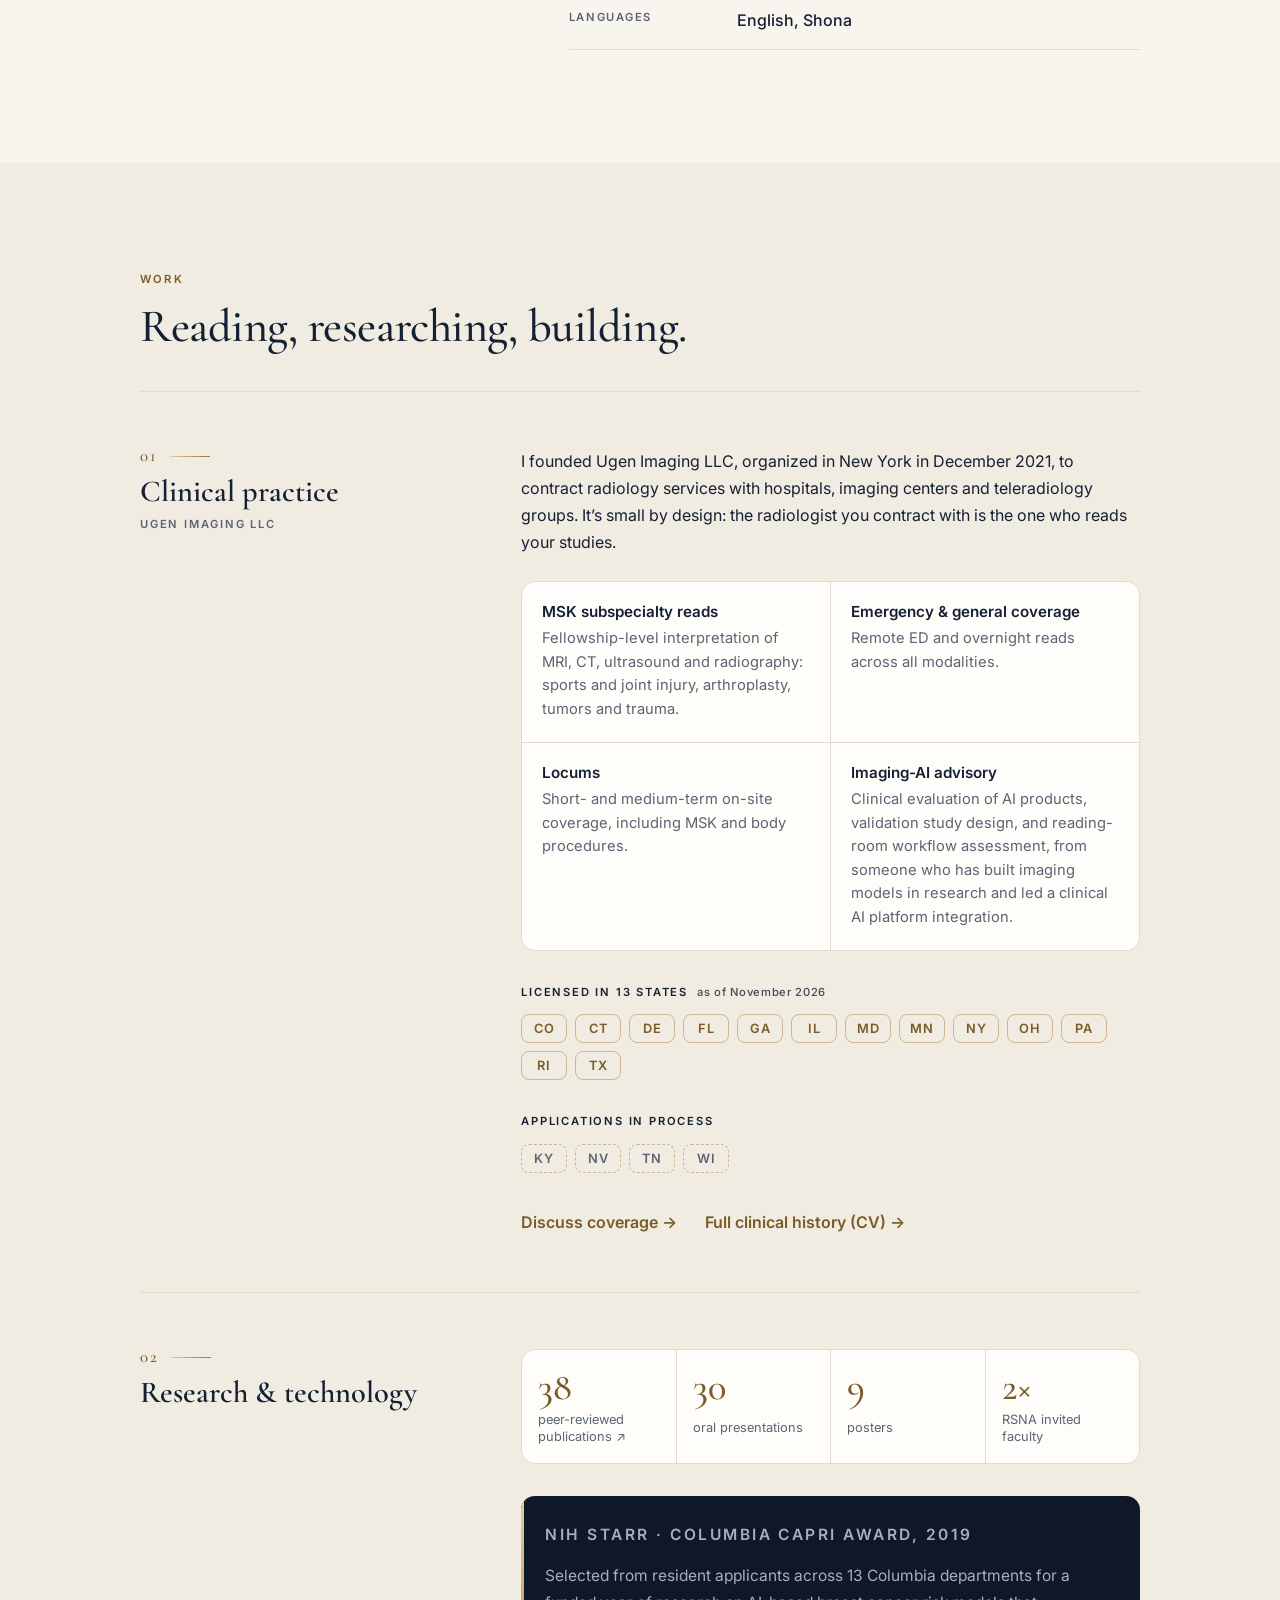
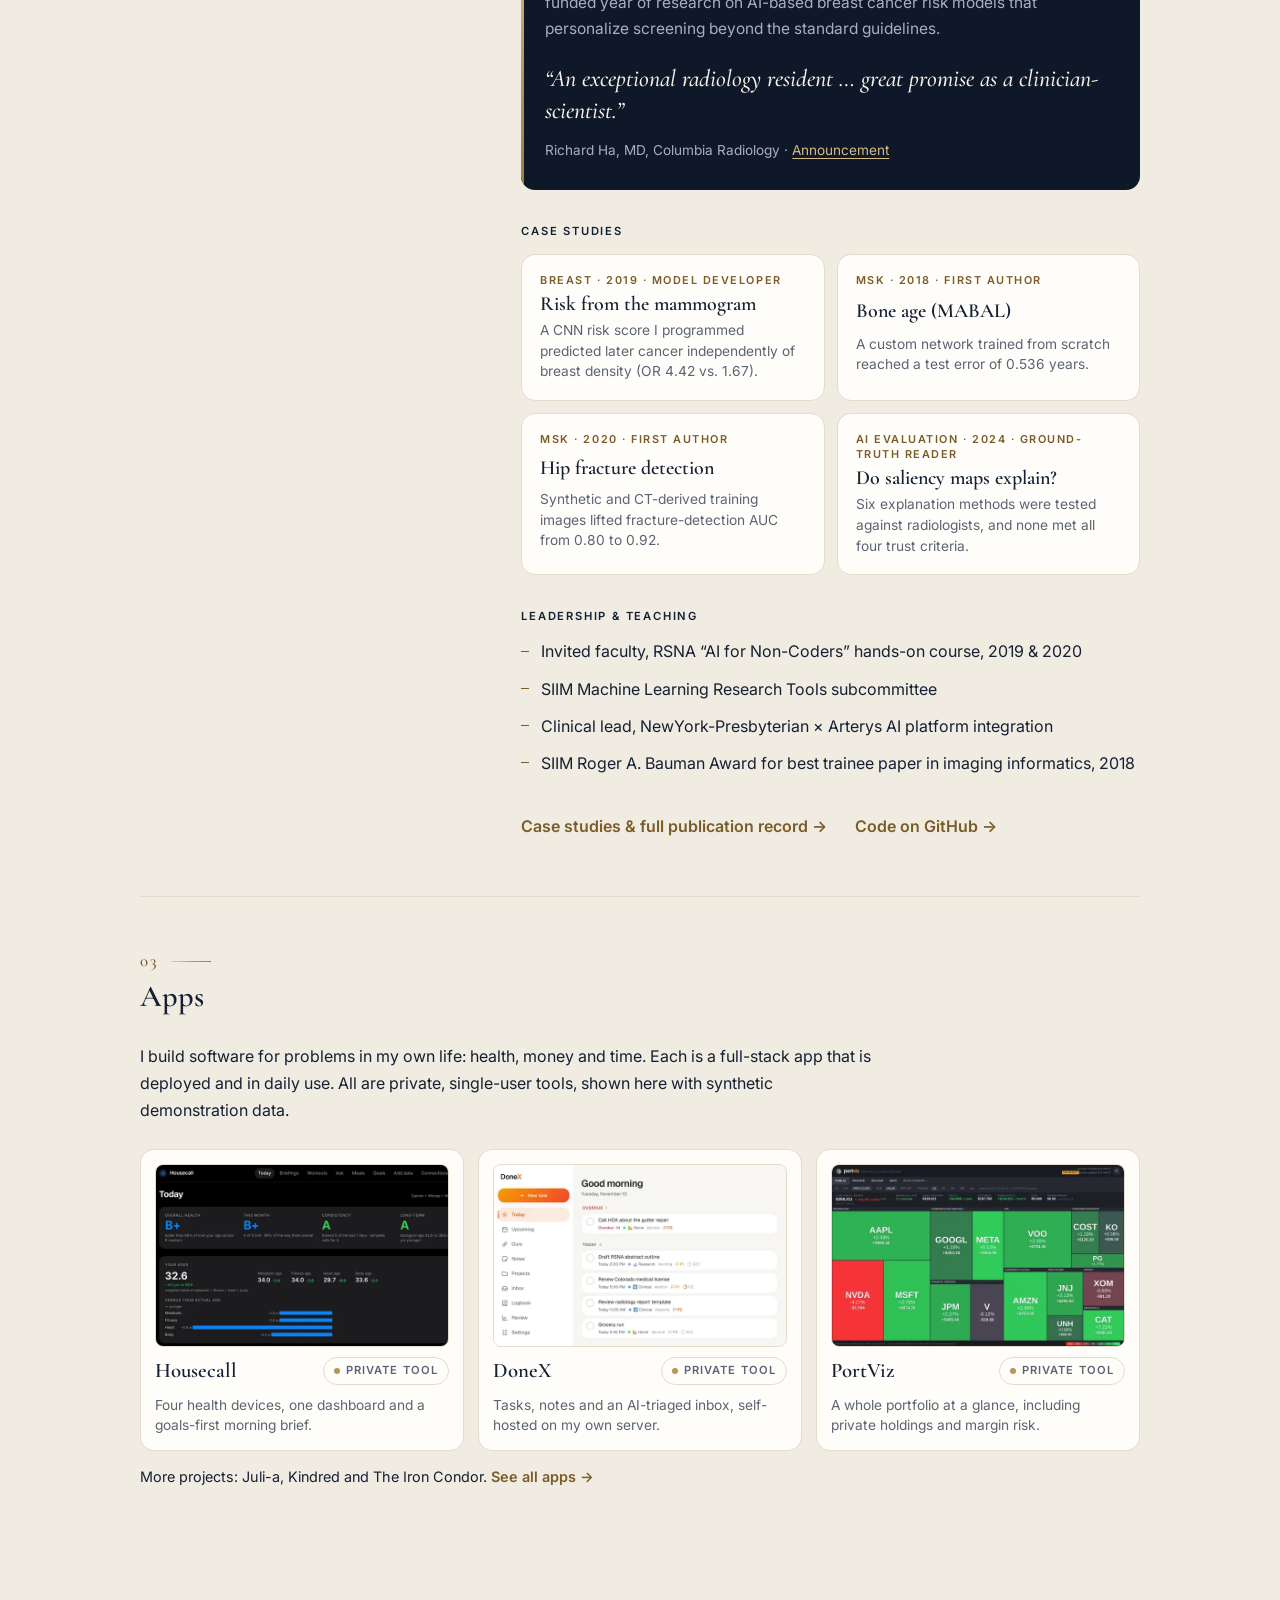
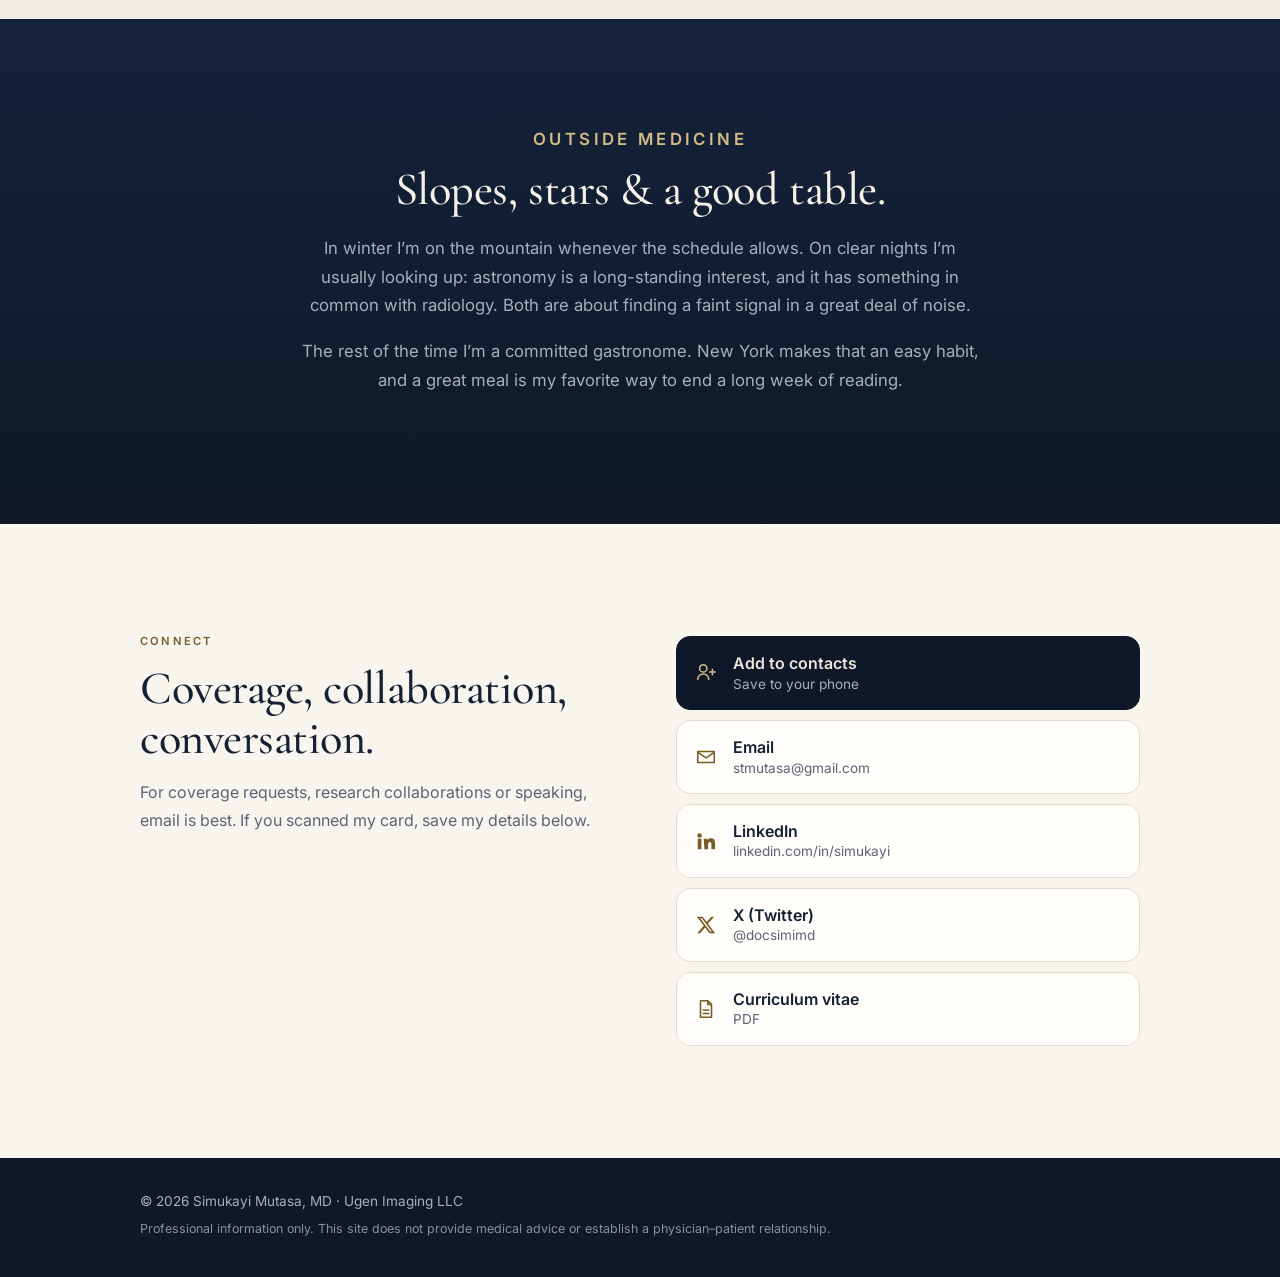
==== commit 84cdc842: "Breast risk case study first; update contributions; remove RSSA line - Research: breast cancer risk " ====
--- a/index.html
+++ b/index.html
@@ -134,7 +134,7 @@
             <div><dt>Fellowship</dt><dd>Musculoskeletal Radiology, Thomas Jefferson University Hospital</dd></div>
             <div><dt>Residency</dt><dd>Diagnostic Radiology, NewYork-Presbyterian / Columbia · Chief Resident</dd></div>
             <div><dt>Medical school</dt><dd>MD with AOA honors, The University of Texas Medical Branch</dd></div>
-            <div><dt>Undergraduate</dt><dd>BS Biochemistry, The University of Texas at Austin, with additional studies in petroleum engineering</dd></div>
+            <div><dt>Undergraduate</dt><dd>BS Biochemistry, The University of Texas at Austin</dd></div>
             <div><dt>Languages</dt><dd>English, Shona</dd></div>
           </dl>
         </div>
@@ -209,15 +209,14 @@
 
             <p class="label">Case studies</p>
             <ul class="case-preview">
+              <li><a href="research.html#case-breast-risk"><span class="k">Breast · 2019 · Model developer</span><span class="h">Risk from the mammogram</span><span class="r">A CNN risk score I programmed predicted later cancer independently of breast density (OR 4.42 vs. 1.67).</span></a></li>
               <li><a href="research.html#case-bone-age"><span class="k">MSK · 2018 · First author</span><span class="h">Bone age (MABAL)</span><span class="r">A custom network trained from scratch reached a test error of 0.536 years.</span></a></li>
               <li><a href="research.html#case-hip-fracture"><span class="k">MSK · 2020 · First author</span><span class="h">Hip fracture detection</span><span class="r">Synthetic and CT-derived training images lifted fracture-detection AUC from 0.80 to 0.92.</span></a></li>
-              <li><a href="research.html#case-saliency"><span class="k">AI evaluation · 2024 · Co-author</span><span class="h">Do saliency maps explain?</span><span class="r">Six explanation methods were tested against radiologists, and none met all four trust criteria.</span></a></li>
-              <li><a href="research.html#case-breast-risk"><span class="k">Breast · 2019 · Co-author</span><span class="h">Risk from the mammogram</span><span class="r">A CNN risk score predicted later cancer independently of breast density (OR 4.42 vs. 1.67).</span></a></li>
+              <li><a href="research.html#case-saliency"><span class="k">AI evaluation · 2024 · Ground-truth reader</span><span class="h">Do saliency maps explain?</span><span class="r">Six explanation methods were tested against radiologists, and none met all four trust criteria.</span></a></li>
             </ul>
 
             <p class="label">Leadership &amp; teaching</p>
             <ul class="plain">
-              <li>Track Chair, “Future of Radiology,” 13th Annual RSSA Conference</li>
               <li>Invited faculty, RSNA “AI for Non-Coders” hands-on course, 2019 &amp; 2020</li>
               <li>SIIM Machine Learning Research Tools subcommittee</li>
               <li>Clinical lead, NewYork-Presbyterian × Arterys AI platform integration</li>
